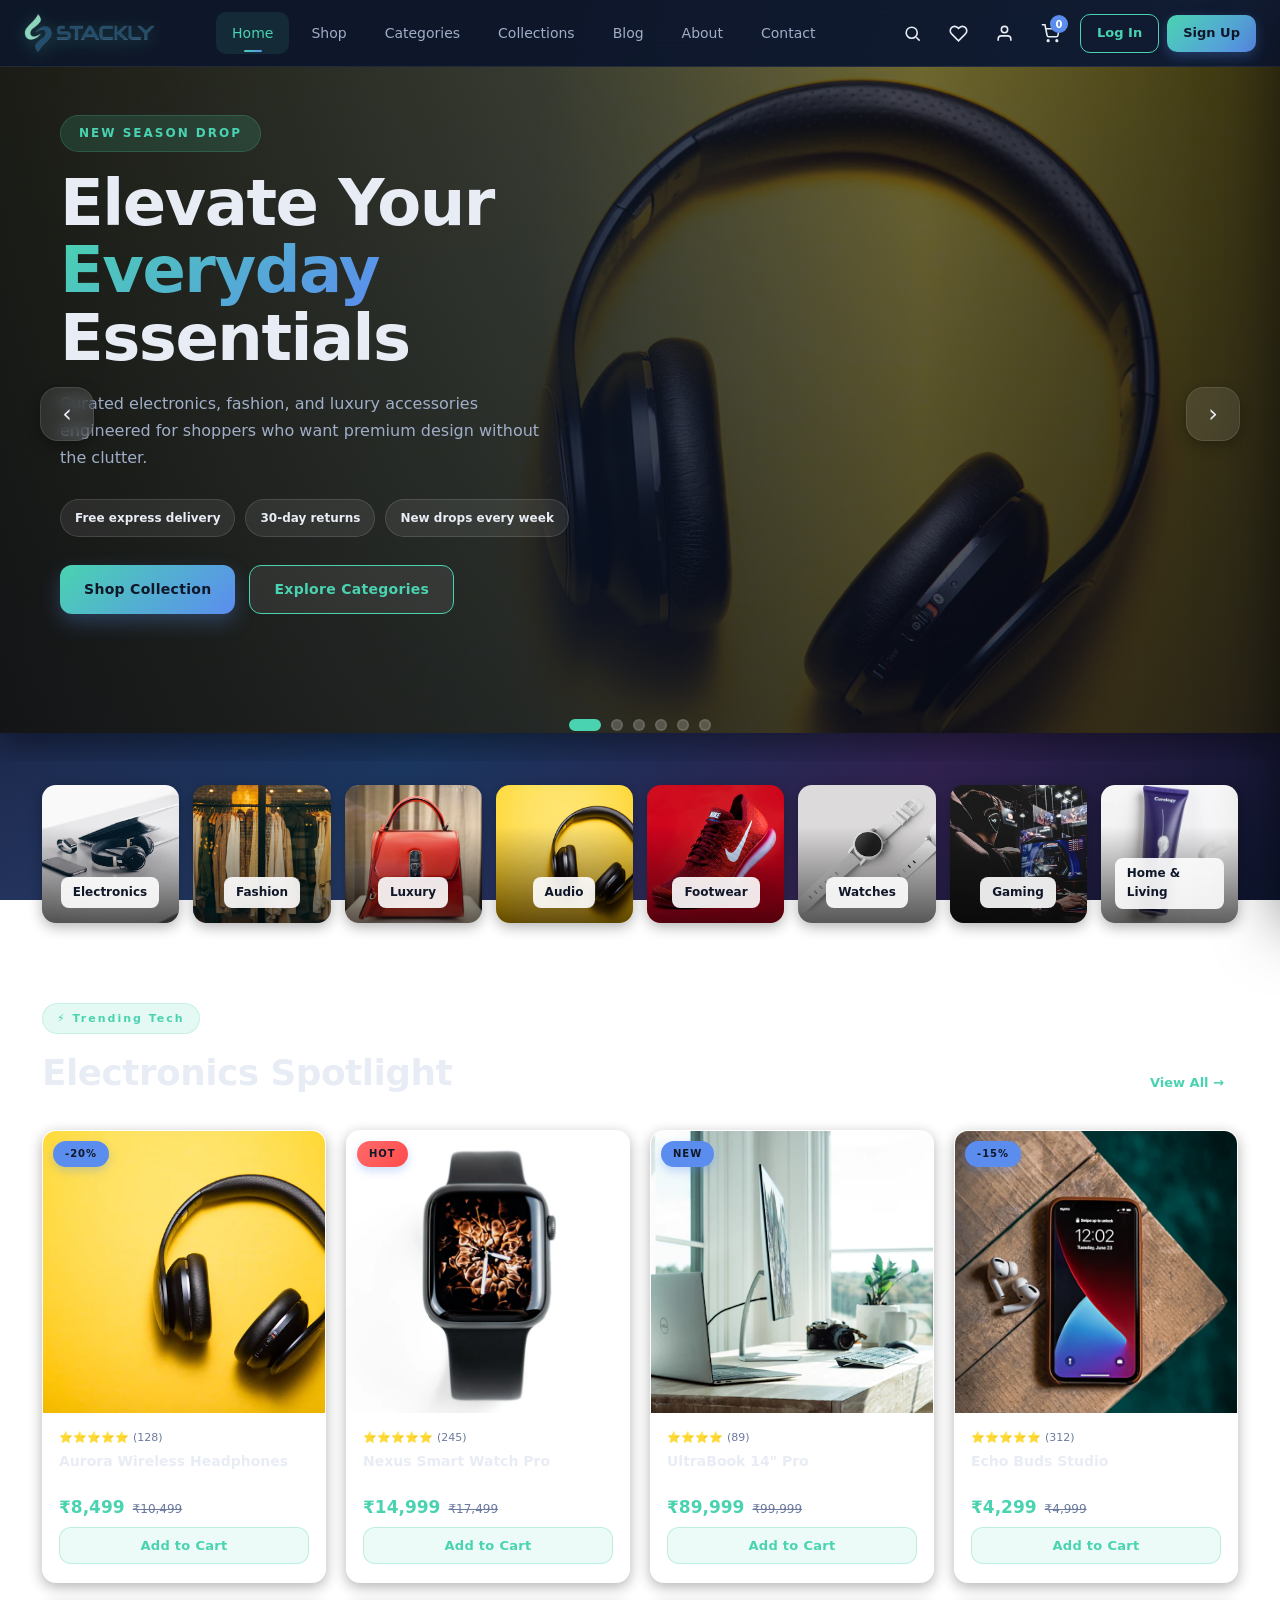
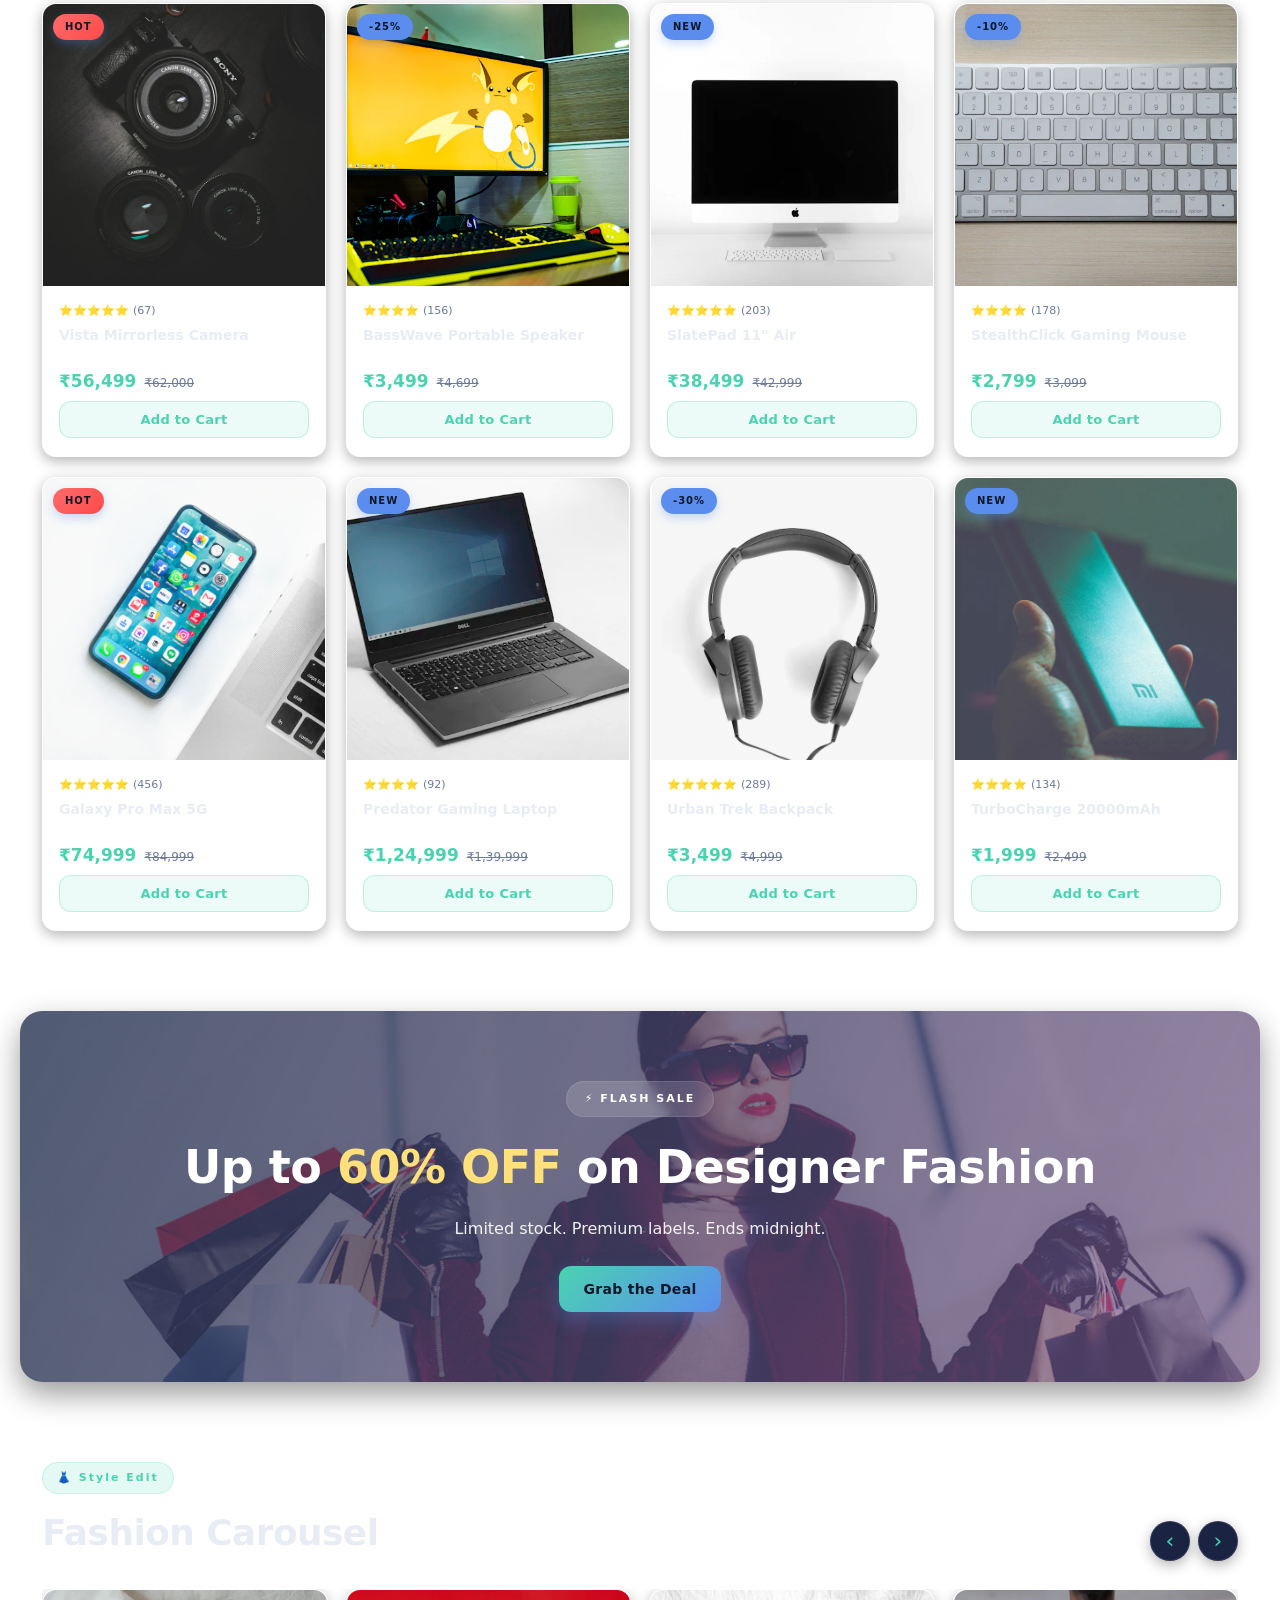
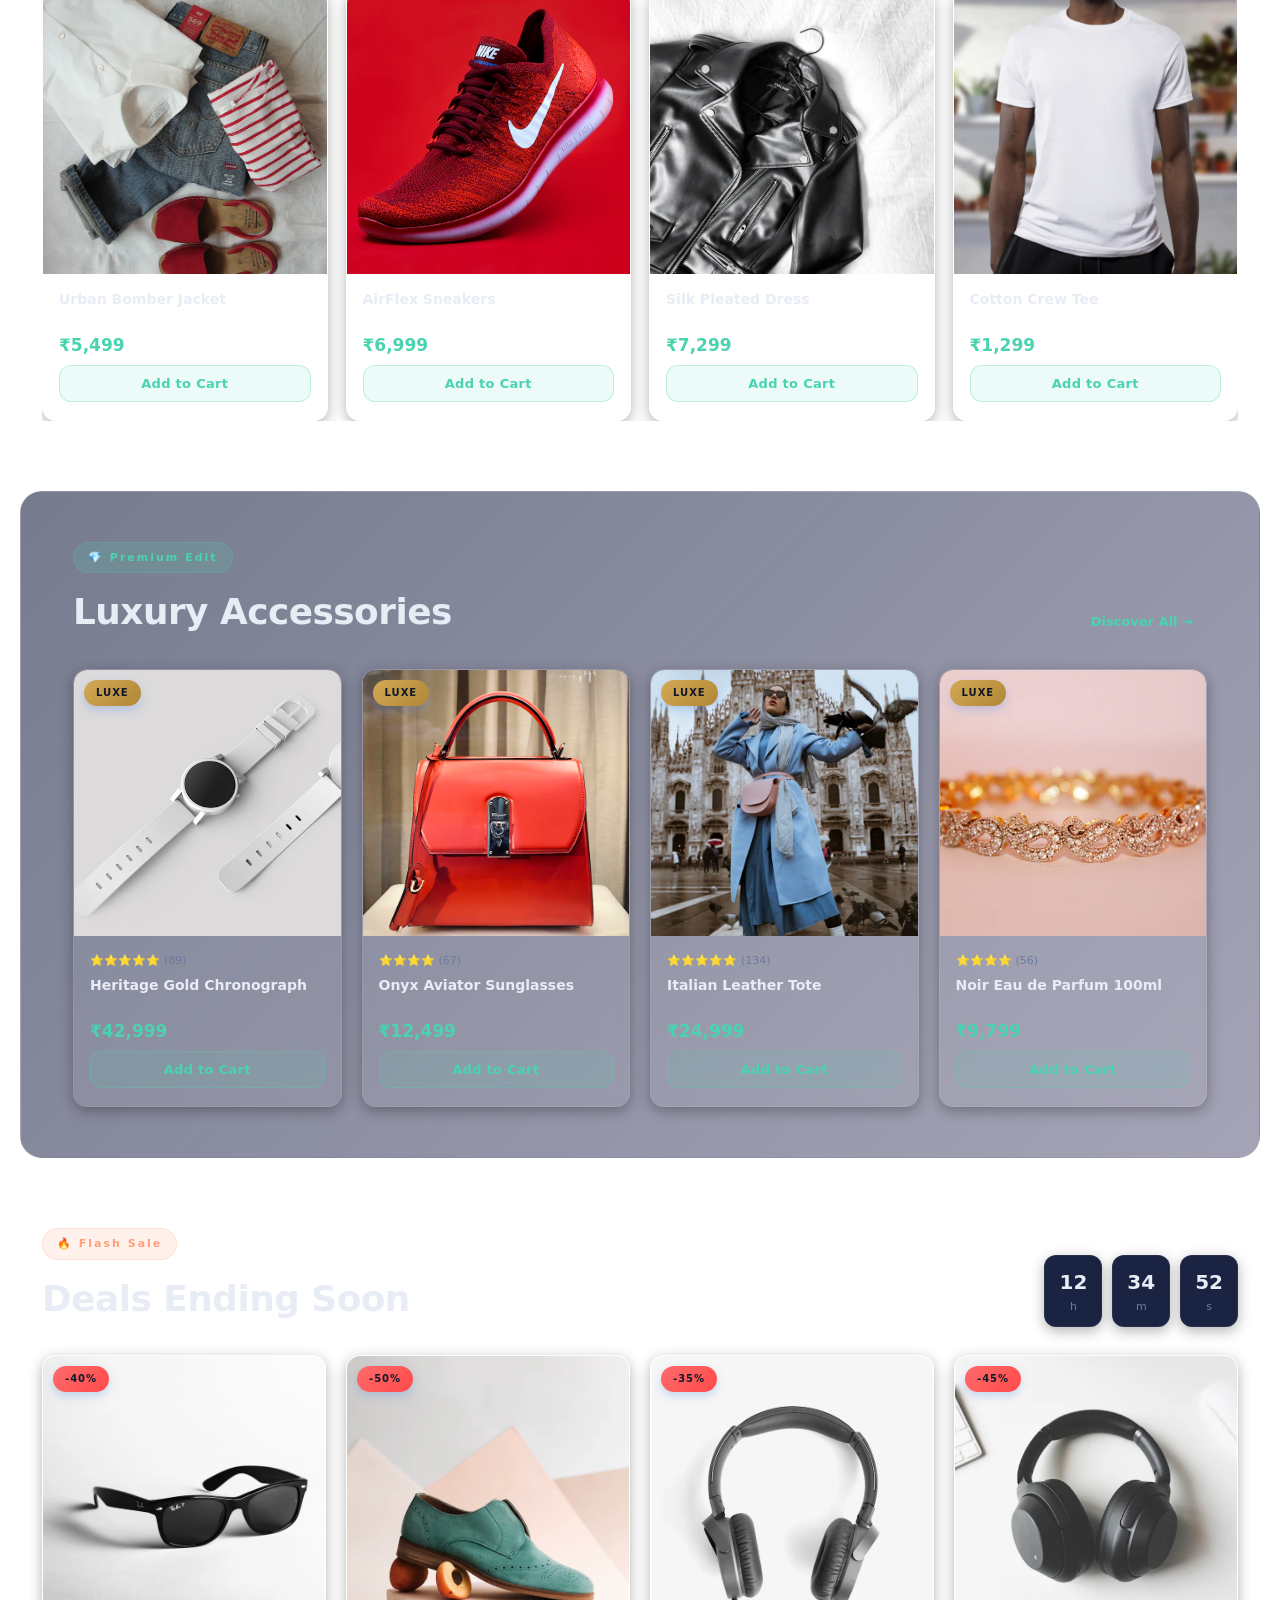
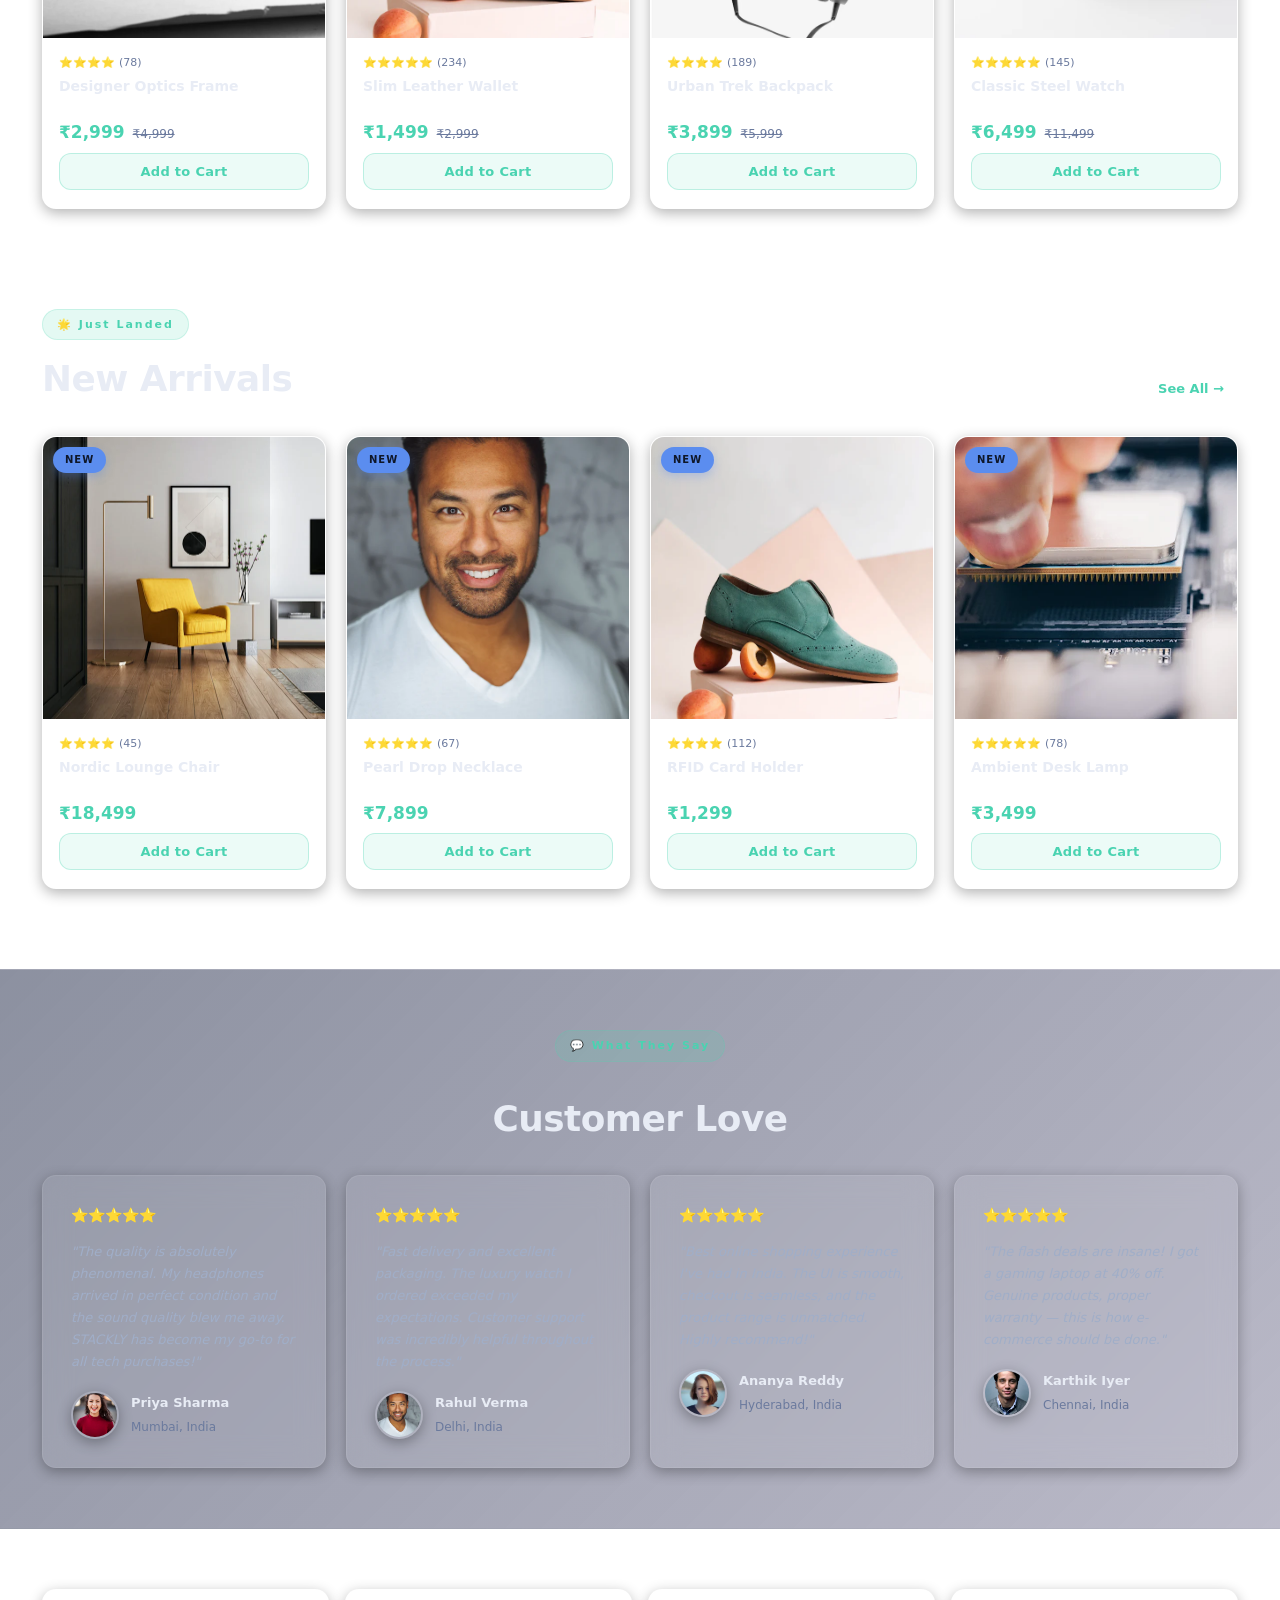
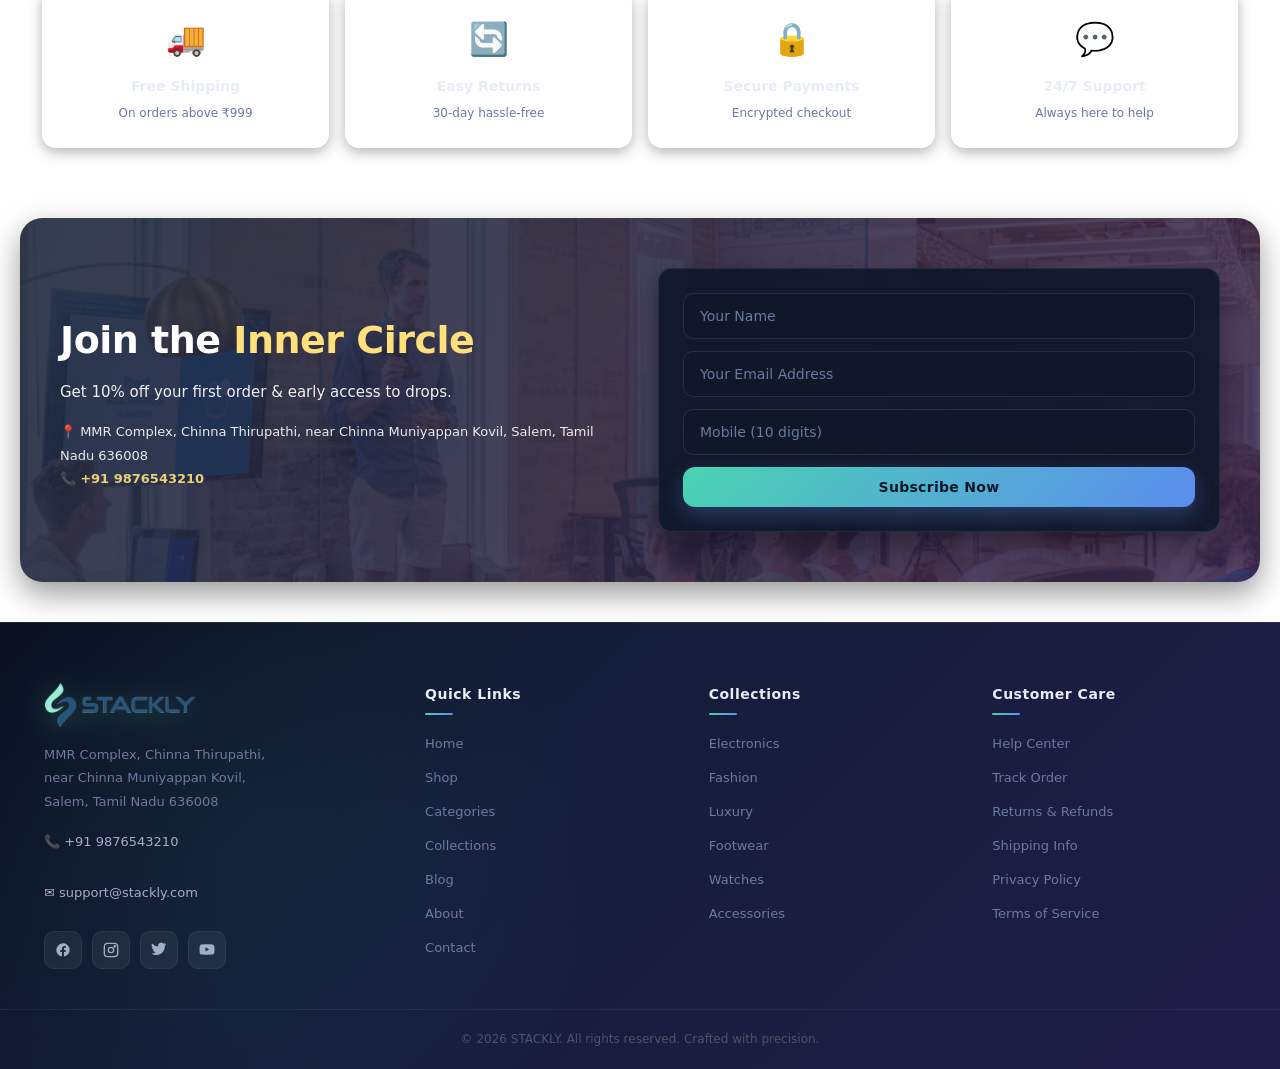
==== index.html @ 340d6e38 "Add files via upload" ====
<!DOCTYPE html>
<html lang="en">
<head>
<meta charset="UTF-8" />
<meta name="viewport" content="width=device-width, initial-scale=1.0" />
<meta name="description" content="STACKLY — Premium Multi-Category E-Commerce Platform. Electronics, Fashion, Luxury Accessories & Flash Deals." />
<title>STACKLY — Premium E-Commerce Marketplace</title>
<link rel="stylesheet" href="style.css" />
<link rel="icon" type="image/webp" href="assets/logo.webp" />
</head>
<body>

<!-- ============== GLOBAL PRELOADER ============== -->
<div id="preloader" class="preloader" aria-hidden="true">
  <div class="loader-orbit">
    <span class="orbit-ring"></span>
    <span class="orbit-ring"></span>
    <span class="orbit-ring"></span>
    <img src="assets/logo.webp" alt="STACKLY" class="loader-logo" />
  </div>
  <p class="loader-text">Curating Premium Experience…</p>
</div>

<!-- ============== STICKY HEADER ============== -->
<header class="site-header" id="siteHeader">
  <div class="header-inner">
    <a href="index.html" class="logo-link" aria-label="STACKLY Home">
      <img src="assets/logo.webp" alt="STACKLY" class="brand-logo" />
    </a>

    <nav class="primary-nav" aria-label="Primary">
      <ul>
        <li><a href="index.html" class="active">Home</a></li>
        <li><a href="404.html">Shop</a></li>
        <li><a href="404.html">Categories</a></li>
        <li><a href="404.html">Collections</a></li>
        <li><a href="404.html">Blog</a></li>
        <li><a href="404.html">About</a></li>
        <li><a href="404.html">Contact</a></li>
      </ul>
    </nav>

    <div class="header-actions">
      <a href="404.html" class="icon-btn" aria-label="Search">
        <svg viewBox="0 0 24 24" fill="none" stroke="currentColor" stroke-width="2"><circle cx="11" cy="11" r="7"/><path d="m21 21-4.3-4.3"/></svg>
      </a>
      <a href="404.html" class="icon-btn" aria-label="Wishlist">
        <svg viewBox="0 0 24 24" fill="none" stroke="currentColor" stroke-width="2"><path d="M20.84 4.61a5.5 5.5 0 0 0-7.78 0L12 5.67l-1.06-1.06a5.5 5.5 0 0 0-7.78 7.78l1.06 1.06L12 21.23l7.78-7.78 1.06-1.06a5.5 5.5 0 0 0 0-7.78z"/></svg>
      </a>
      <a href="404.html" class="icon-btn" aria-label="Account">
        <svg viewBox="0 0 24 24" fill="none" stroke="currentColor" stroke-width="2"><path d="M20 21v-2a4 4 0 0 0-4-4H8a4 4 0 0 0-4 4v2"/><circle cx="12" cy="7" r="4"/></svg>
      </a>
      <button class="icon-btn cart-btn" id="cartToggle" aria-label="Open Cart">
        <svg viewBox="0 0 24 24" fill="none" stroke="currentColor" stroke-width="2"><circle cx="9" cy="21" r="1"/><circle cx="20" cy="21" r="1"/><path d="M1 1h4l2.68 13.39a2 2 0 0 0 2 1.61h9.72a2 2 0 0 0 2-1.61L23 6H6"/></svg>
        <span class="cart-count" id="cartCount">0</span>
      </button>
      <div class="auth-btns">
        <a href="404.html" class="btn-login">Log In</a>
        <a href="404.html" class="btn-signup">Sign Up</a>
      </div>
      <button class="hamburger" id="hamburger" aria-label="Toggle Menu">
        <span></span><span></span><span></span>
      </button>
    </div>
  </div>
</header>

<!-- ============== MOBILE OVERLAY NAV ============== -->
<div class="mobile-nav" id="mobileNav" aria-hidden="true">
  <button class="mobile-close" id="mobileClose" aria-label="Close Menu">&times;</button>
  
  <a href="index.html" class="mobile-logo-link">
    <img src="assets/logo.webp" alt="STACKLY" />
  </a>
  
  <ul class="mobile-menu-list">
    <li><a href="index.html">Home</a></li>
    <li><a href="404.html">Shop</a></li>
    <li><a href="404.html">Categories</a></li>
    <li><a href="404.html">Collections</a></li>
    <li><a href="404.html">Blog</a></li>
    <li><a href="404.html">About</a></li>
    <li><a href="404.html">Contact</a></li>
  </ul>
  
  <div class="mobile-auth">
    <a href="404.html" class="btn-login mobile">Log In</a>
    <a href="404.html" class="btn-signup mobile">Sign Up</a>
  </div>
  
  <div class="mobile-foot">
    <a href="tel:+919876543210">+91 98765 43210</a>
  </div>
</div>

<!-- ============== CART DRAWER ============== -->
<aside class="cart-drawer" id="cartDrawer" aria-hidden="true">
  <div class="cart-head">
    <h3>Your Bag</h3>
    <button class="cart-close" id="cartClose" aria-label="Close Cart">&times;</button>
  </div>
  <div class="cart-items" id="cartItems">
    <p class="cart-empty">Your bag is currently empty.</p>
  </div>
  <div class="cart-foot">
    <div class="cart-total"><span>Subtotal</span><strong id="cartTotal">₹0</strong></div>
    <a href="404.html" class="btn-primary cart-checkout">Proceed to Checkout</a>
  </div>
</aside>
<div class="cart-backdrop" id="cartBackdrop"></div>

<!-- ============== HERO SECTION (FULL BANNER - FIXED) ============== -->
<section class="hero" id="heroSection">
  
  <div class="hero-slider" id="heroSlider">
    <div class="hero-slide active" data-slide="0">
      <div class="hero-slide-bg" style="background-image: url('assets/stackly-01.webp');"></div>
      <div class="hero-slide-overlay"></div>
      <div class="hero-content">
        <div class="hero-text">
          <span class="hero-eyebrow">NEW SEASON DROP</span>
          <h1>Elevate Your <em>Everyday</em> Essentials</h1>
          <p>Curated electronics, fashion, and luxury accessories engineered for shoppers who want premium design without the clutter.</p>
          <div class="hero-meta">
            <span>Free express delivery</span>
            <span>30-day returns</span>
            <span>New drops every week</span>
          </div>
          <div class="hero-cta">
            <a href="#electronics" class="btn-primary">Shop Collection</a>
            <a href="#fashion" class="btn-ghost">Explore Categories</a>
          </div>
        </div>
      </div>
    </div>

    <div class="hero-slide" data-slide="1">
      <div class="hero-slide-bg" style="background-image: url('assets/stackly-02.webp');"></div>
      <div class="hero-slide-overlay"></div>
      <div class="hero-content">
        <div class="hero-text">
          <span class="hero-eyebrow">LUXE FASHION</span>
          <h1>Wear Your <em>Signature</em> Style</h1>
          <p>Statement silhouettes, premium fabrics, and curated wardrobe staples designed to look polished from first glance to checkout.</p>
          <div class="hero-meta">
            <span>Designer edits</span>
            <span>Season-ready picks</span>
            <span>Exclusive capsule launches</span>
          </div>
          <div class="hero-cta">
            <a href="#fashion" class="btn-primary">View Lookbook</a>
            <a href="#flash" class="btn-ghost">Designer Picks</a>
          </div>
        </div>
      </div>
    </div>

    <div class="hero-slide" data-slide="2">
      <div class="hero-slide-bg" style="background-image: url('assets/stackly-03.webp');"></div>
      <div class="hero-slide-overlay"></div>
      <div class="hero-content">
        <div class="hero-text">
          <span class="hero-eyebrow">TECH FORWARD</span>
          <h1>The Future, <em>Delivered</em> Today</h1>
          <p>Smart gadgets, immersive audio, and pro-grade peripherals arranged in a banner that feels sharp, modern, and easy to browse.</p>
          <div class="hero-meta">
            <span>Top-rated gadgets</span>
            <span>Warranty-backed picks</span>
            <span>Same-day dispatch</span>
          </div>
          <div class="hero-cta">
            <a href="#electronics" class="btn-primary">Discover Tech</a>
            <a href="#arrivals" class="btn-ghost">Best Sellers</a>
          </div>
        </div>
      </div>
    </div>

    <div class="hero-slide" data-slide="3">
      <div class="hero-slide-bg" style="background-image: url('assets/stackly-04.webp');"></div>
      <div class="hero-slide-overlay"></div>
      <div class="hero-content">
        <div class="hero-text">
          <span class="hero-eyebrow">GAMING ARENA</span>
          <h1>Level Up Your <em>Gameplay</em></h1>
          <p>High-performance rigs, tactile controls, and clean neon contrast built to give the hero section more energy without visual overlap.</p>
          <div class="hero-meta">
            <span>RGB-ready setups</span>
            <span>Esports accessories</span>
            <span>Limited launch offers</span>
          </div>
          <div class="hero-cta">
            <a href="#electronics" class="btn-primary">Shop Gaming</a>
            <a href="#flash" class="btn-ghost">Accessories</a>
          </div>
        </div>
      </div>
    </div>

    <div class="hero-slide" data-slide="4">
      <div class="hero-slide-bg" style="background-image: url('assets/stackly-05.webp');"></div>
      <div class="hero-slide-overlay"></div>
      <div class="hero-content">
        <div class="hero-text">
          <span class="hero-eyebrow">TIMELESS LUXURY</span>
          <h1>Craftsmanship <em>Redefined</em></h1>
          <p>Exquisite watches, fine jewelry, and polished accessories with a softer fade treatment so the hero reads like a premium banner.</p>
          <div class="hero-meta">
            <span>Collector-grade pieces</span>
            <span>Gift-ready packaging</span>
            <span>Elevated finishing</span>
          </div>
          <div class="hero-cta">
            <a href="#luxury" class="btn-primary">Explore Luxury</a>
            <a href="#arrivals" class="btn-ghost">Watches</a>
          </div>
        </div>
      </div>
    </div>

    <div class="hero-slide" data-slide="5">
      <div class="hero-slide-bg" style="background-image: url('assets/stackly-06.webp');"></div>
      <div class="hero-slide-overlay"></div>
      <div class="hero-content">
        <div class="hero-text">
          <span class="hero-eyebrow">IMMERSIVE AUDIO</span>
          <h1>Sound That <em>Moves</em> You</h1>
          <p>Premium speakers, studio headphones, and wireless audio arranged with cleaner spacing for a stronger e-commerce first impression.</p>
          <div class="hero-meta">
            <span>Spatial sound picks</span>
            <span>Portable power</span>
            <span>Studio-grade clarity</span>
          </div>
          <div class="hero-cta">
            <a href="#electronics" class="btn-primary">Shop Audio</a>
            <a href="#flash" class="btn-ghost">Speakers</a>
          </div>
        </div>
      </div>
    </div>
  </div>
  <div class="hero-dots" id="heroDots"></div>
  <div class="hero-arrows">
    <button class="hero-arrow prev" id="heroPrev" aria-label="Previous Slide">&#8249;</button>
    <button class="hero-arrow next" id="heroNext" aria-label="Next Slide">&#8250;</button>
  </div>
</section>



<!-- ============== CATEGORY STRIP ============== -->
<section class="cat-strip reveal">
  <div class="container">
    <div class="cat-grid">
      <a href="404.html" class="cat-card" style="background-image: url('assets/stackly-07.webp');">
        <div class="cat-card-overlay"></div>
        <span>Electronics</span>
      </a>
      <a href="404.html" class="cat-card" style="background-image: url('assets/stackly-08.webp');">
        <div class="cat-card-overlay"></div>
        <span>Fashion</span>
      </a>
      <a href="404.html" class="cat-card" style="background-image: url('assets/stackly-09.webp');">
        <div class="cat-card-overlay"></div>
        <span>Luxury</span>
      </a>
      <a href="404.html" class="cat-card" style="background-image: url('assets/stackly-10.webp');">
        <div class="cat-card-overlay"></div>
        <span>Audio</span>
      </a>
      <a href="404.html" class="cat-card" style="background-image: url('assets/stackly-11.webp');">
        <div class="cat-card-overlay"></div>
        <span>Footwear</span>
      </a>
      <a href="404.html" class="cat-card" style="background-image: url('assets/stackly-12.webp');">
        <div class="cat-card-overlay"></div>
        <span>Watches</span>
      </a>
      <a href="404.html" class="cat-card" style="background-image: url('assets/stackly-13.webp');">
        <div class="cat-card-overlay"></div>
        <span>Gaming</span>
      </a>
      <a href="404.html" class="cat-card" style="background-image: url('assets/stackly-14.webp');">
        <div class="cat-card-overlay"></div>
        <span>Home & Living</span>
      </a>
    </div>
  </div>
</section>

<!-- ============== ELECTRONICS GRID (FIXED NAMES & IMAGES) ============== -->
<section class="product-section reveal" id="electronics">
  <div class="container">
    <div class="section-head">
      <div>
        <span class="eyebrow">⚡ Trending Tech</span>
        <h2>Electronics Spotlight</h2>
      </div>
      <a href="404.html" class="view-all">View All →</a>
    </div>
    <div class="product-grid">

      <!-- Product 1: Headphones -->
      <article class="product-card">
        <div class="product-media">
          <img src="assets/stackly-15.webp" alt="Aurora Wireless Headphones" />
          <span class="badge">-20%</span>
          <div class="product-actions">
            <button class="p-action wish" aria-label="Add to Wishlist"><svg viewBox="0 0 24 24" fill="none" stroke="currentColor" stroke-width="2"><path d="M20.84 4.61a5.5 5.5 0 0 0-7.78 0L12 5.67l-1.06-1.06a5.5 5.5 0 0 0-7.78 7.78l1.06 1.06L12 21.23l7.78-7.78 1.06-1.06a5.5 5.5 0 0 0 0-7.78z"/></svg></button>
            <button class="p-action quick" aria-label="Quick View"><svg viewBox="0 0 24 24" fill="none" stroke="currentColor" stroke-width="2"><circle cx="11" cy="11" r="7"/><path d="m21 21-4.3-4.3"/></svg></button>
          </div>
        </div>
        <div class="product-body">
          <div class="product-rating">⭐⭐⭐⭐⭐ <span>(128)</span></div>
          <h4>Aurora Wireless Headphones</h4>
          <div class="price"><span class="now">₹8,499</span><span class="was">₹10,499</span></div>
          <button class="btn-add" data-name="Aurora Wireless Headphones" data-price="8499" data-img="assets/stackly-15.webp">Add to Cart</button>
        </div>
      </article>

      <!-- Product 2: Smart Watch -->
      <article class="product-card">
        <div class="product-media">
          <img src="assets/stackly-16.webp" alt="Nexus Smart Watch Pro" />
          <span class="badge hot">HOT</span>
          <div class="product-actions">
            <button class="p-action wish" aria-label="Add to Wishlist"><svg viewBox="0 0 24 24" fill="none" stroke="currentColor" stroke-width="2"><path d="M20.84 4.61a5.5 5.5 0 0 0-7.78 0L12 5.67l-1.06-1.06a5.5 5.5 0 0 0-7.78 7.78l1.06 1.06L12 21.23l7.78-7.78 1.06-1.06a5.5 5.5 0 0 0 0-7.78z"/></svg></button>
            <button class="p-action quick" aria-label="Quick View"><svg viewBox="0 0 24 24" fill="none" stroke="currentColor" stroke-width="2"><circle cx="11" cy="11" r="7"/><path d="m21 21-4.3-4.3"/></svg></button>
          </div>
        </div>
        <div class="product-body">
          <div class="product-rating">⭐⭐⭐⭐⭐ <span>(245)</span></div>
          <h4>Nexus Smart Watch Pro</h4>
          <div class="price"><span class="now">₹14,999</span><span class="was">₹17,499</span></div>
          <button class="btn-add" data-name="Nexus Smart Watch Pro" data-price="14999" data-img="assets/stackly-16.webp">Add to Cart</button>
        </div>
      </article>

      <!-- Product 3: Laptop -->
      <article class="product-card">
        <div class="product-media">
          <img src="assets/stackly-17.webp" alt="UltraBook 14 Pro" />
          <span class="badge">NEW</span>
          <div class="product-actions">
            <button class="p-action wish" aria-label="Add to Wishlist"><svg viewBox="0 0 24 24" fill="none" stroke="currentColor" stroke-width="2"><path d="M20.84 4.61a5.5 5.5 0 0 0-7.78 0L12 5.67l-1.06-1.06a5.5 5.5 0 0 0-7.78 7.78l1.06 1.06L12 21.23l7.78-7.78 1.06-1.06a5.5 5.5 0 0 0 0-7.78z"/></svg></button>
            <button class="p-action quick" aria-label="Quick View"><svg viewBox="0 0 24 24" fill="none" stroke="currentColor" stroke-width="2"><circle cx="11" cy="11" r="7"/><path d="m21 21-4.3-4.3"/></svg></button>
          </div>
        </div>
        <div class="product-body">
          <div class="product-rating">⭐⭐⭐⭐ <span>(89)</span></div>
          <h4>UltraBook 14" Pro</h4>
          <div class="price"><span class="now">₹89,999</span><span class="was">₹99,999</span></div>
          <button class="btn-add" data-name='UltraBook 14" Pro' data-price="89999" data-img="assets/stackly-17.webp">Add to Cart</button>
        </div>
      </article>

      <!-- Product 4: Earbuds -->
      <article class="product-card">
        <div class="product-media">
          <img src="assets/stackly-18.webp" alt="Echo Buds Studio" />
          <span class="badge">-15%</span>
          <div class="product-actions">
            <button class="p-action wish" aria-label="Add to Wishlist"><svg viewBox="0 0 24 24" fill="none" stroke="currentColor" stroke-width="2"><path d="M20.84 4.61a5.5 5.5 0 0 0-7.78 0L12 5.67l-1.06-1.06a5.5 5.5 0 0 0-7.78 7.78l1.06 1.06L12 21.23l7.78-7.78 1.06-1.06a5.5 5.5 0 0 0 0-7.78z"/></svg></button>
            <button class="p-action quick" aria-label="Quick View"><svg viewBox="0 0 24 24" fill="none" stroke="currentColor" stroke-width="2"><circle cx="11" cy="11" r="7"/><path d="m21 21-4.3-4.3"/></svg></button>
          </div>
        </div>
        <div class="product-body">
          <div class="product-rating">⭐⭐⭐⭐⭐ <span>(312)</span></div>
          <h4>Echo Buds Studio</h4>
          <div class="price"><span class="now">₹4,299</span><span class="was">₹4,999</span></div>
          <button class="btn-add" data-name="Echo Buds Studio" data-price="4299" data-img="assets/stackly-18.webp">Add to Cart</button>
        </div>
      </article>

      <!-- Product 5: Camera (FIXED IMAGE) -->
      <article class="product-card">
        <div class="product-media">
          <img src="assets/stackly-19.webp" alt="Vista Mirrorless Camera" />
          <span class="badge hot">HOT</span>
          <div class="product-actions">
            <button class="p-action wish" aria-label="Add to Wishlist"><svg viewBox="0 0 24 24" fill="none" stroke="currentColor" stroke-width="2"><path d="M20.84 4.61a5.5 5.5 0 0 0-7.78 0L12 5.67l-1.06-1.06a5.5 5.5 0 0 0-7.78 7.78l1.06 1.06L12 21.23l7.78-7.78 1.06-1.06a5.5 5.5 0 0 0 0-7.78z"/></svg></button>
            <button class="p-action quick" aria-label="Quick View"><svg viewBox="0 0 24 24" fill="none" stroke="currentColor" stroke-width="2"><circle cx="11" cy="11" r="7"/><path d="m21 21-4.3-4.3"/></svg></button>
          </div>
        </div>
        <div class="product-body">
          <div class="product-rating">⭐⭐⭐⭐⭐ <span>(67)</span></div>
          <h4>Vista Mirrorless Camera</h4>
          <div class="price"><span class="now">₹56,499</span><span class="was">₹62,000</span></div>
          <button class="btn-add" data-name="Vista Mirrorless Camera" data-price="56499" data-img="assets/stackly-19.webp">Add to Cart</button>
        </div>
      </article>

      <!-- Product 6: Speaker -->
      <article class="product-card">
        <div class="product-media">
          <img src="assets/stackly-20.webp" alt="BassWave Portable Speaker" />
          <span class="badge">-25%</span>
          <div class="product-actions">
            <button class="p-action wish" aria-label="Add to Wishlist"><svg viewBox="0 0 24 24" fill="none" stroke="currentColor" stroke-width="2"><path d="M20.84 4.61a5.5 5.5 0 0 0-7.78 0L12 5.67l-1.06-1.06a5.5 5.5 0 0 0-7.78 7.78l1.06 1.06L12 21.23l7.78-7.78 1.06-1.06a5.5 5.5 0 0 0 0-7.78z"/></svg></button>
            <button class="p-action quick" aria-label="Quick View"><svg viewBox="0 0 24 24" fill="none" stroke="currentColor" stroke-width="2"><circle cx="11" cy="11" r="7"/><path d="m21 21-4.3-4.3"/></svg></button>
          </div>
        </div>
        <div class="product-body">
          <div class="product-rating">⭐⭐⭐⭐ <span>(156)</span></div>
          <h4>BassWave Portable Speaker</h4>
          <div class="price"><span class="now">₹3,499</span><span class="was">₹4,699</span></div>
          <button class="btn-add" data-name="BassWave Portable Speaker" data-price="3499" data-img="assets/stackly-20.webp">Add to Cart</button>
        </div>
      </article>

      <!-- Product 7: Tablet -->
      <article class="product-card">
        <div class="product-media">
          <img src="assets/stackly-21.webp" alt="SlatePad 11 Air" />
          <span class="badge">NEW</span>
          <div class="product-actions">
            <button class="p-action wish" aria-label="Add to Wishlist"><svg viewBox="0 0 24 24" fill="none" stroke="currentColor" stroke-width="2"><path d="M20.84 4.61a5.5 5.5 0 0 0-7.78 0L12 5.67l-1.06-1.06a5.5 5.5 0 0 0-7.78 7.78l1.06 1.06L12 21.23l7.78-7.78 1.06-1.06a5.5 5.5 0 0 0 0-7.78z"/></svg></button>
            <button class="p-action quick" aria-label="Quick View"><svg viewBox="0 0 24 24" fill="none" stroke="currentColor" stroke-width="2"><circle cx="11" cy="11" r="7"/><path d="m21 21-4.3-4.3"/></svg></button>
          </div>
        </div>
        <div class="product-body">
          <div class="product-rating">⭐⭐⭐⭐⭐ <span>(203)</span></div>
          <h4>SlatePad 11" Air</h4>
          <div class="price"><span class="now">₹38,499</span><span class="was">₹42,999</span></div>
          <button class="btn-add" data-name='SlatePad 11" Air' data-price="38499" data-img="assets/stackly-21.webp">Add to Cart</button>
        </div>
      </article>

      <!-- Product 8: Gaming Mouse -->
      <article class="product-card">
        <div class="product-media">
          <img src="assets/stackly-22.webp" alt="StealthClick Gaming Mouse" />
          <span class="badge">-10%</span>
          <div class="product-actions">
            <button class="p-action wish" aria-label="Add to Wishlist"><svg viewBox="0 0 24 24" fill="none" stroke="currentColor" stroke-width="2"><path d="M20.84 4.61a5.5 5.5 0 0 0-7.78 0L12 5.67l-1.06-1.06a5.5 5.5 0 0 0-7.78 7.78l1.06 1.06L12 21.23l7.78-7.78 1.06-1.06a5.5 5.5 0 0 0 0-7.78z"/></svg></button>
            <button class="p-action quick" aria-label="Quick View"><svg viewBox="0 0 24 24" fill="none" stroke="currentColor" stroke-width="2"><circle cx="11" cy="11" r="7"/><path d="m21 21-4.3-4.3"/></svg></button>
          </div>
        </div>
        <div class="product-body">
          <div class="product-rating">⭐⭐⭐⭐ <span>(178)</span></div>
          <h4>StealthClick Gaming Mouse</h4>
          <div class="price"><span class="now">₹2,799</span><span class="was">₹3,099</span></div>
          <button class="btn-add" data-name="StealthClick Gaming Mouse" data-price="2799" data-img="assets/stackly-22.webp">Add to Cart</button>
        </div>
      </article>

      <!-- Product 9: Smartphone (NEW) -->
      <article class="product-card">
        <div class="product-media">
          <img src="assets/stackly-23.webp" alt="Galaxy Pro Max 5G" />
          <span class="badge hot">HOT</span>
          <div class="product-actions">
            <button class="p-action wish" aria-label="Add to Wishlist"><svg viewBox="0 0 24 24" fill="none" stroke="currentColor" stroke-width="2"><path d="M20.84 4.61a5.5 5.5 0 0 0-7.78 0L12 5.67l-1.06-1.06a5.5 5.5 0 0 0-7.78 7.78l1.06 1.06L12 21.23l7.78-7.78 1.06-1.06a5.5 5.5 0 0 0 0-7.78z"/></svg></button>
            <button class="p-action quick" aria-label="Quick View"><svg viewBox="0 0 24 24" fill="none" stroke="currentColor" stroke-width="2"><circle cx="11" cy="11" r="7"/><path d="m21 21-4.3-4.3"/></svg></button>
          </div>
        </div>
        <div class="product-body">
          <div class="product-rating">⭐⭐⭐⭐⭐ <span>(456)</span></div>
          <h4>Galaxy Pro Max 5G</h4>
          <div class="price"><span class="now">₹74,999</span><span class="was">₹84,999</span></div>
          <button class="btn-add" data-name="Galaxy Pro Max 5G" data-price="74999" data-img="assets/stackly-23.webp">Add to Cart</button>
        </div>
      </article>

      <!-- Product 10: Gaming Laptop (NEW) -->
      <article class="product-card">
        <div class="product-media">
          <img src="assets/stackly-24.webp" alt="Predator Gaming Laptop" />
          <span class="badge">NEW</span>
          <div class="product-actions">
            <button class="p-action wish" aria-label="Add to Wishlist"><svg viewBox="0 0 24 24" fill="none" stroke="currentColor" stroke-width="2"><path d="M20.84 4.61a5.5 5.5 0 0 0-7.78 0L12 5.67l-1.06-1.06a5.5 5.5 0 0 0-7.78 7.78l1.06 1.06L12 21.23l7.78-7.78 1.06-1.06a5.5 5.5 0 0 0 0-7.78z"/></svg></button>
            <button class="p-action quick" aria-label="Quick View"><svg viewBox="0 0 24 24" fill="none" stroke="currentColor" stroke-width="2"><circle cx="11" cy="11" r="7"/><path d="m21 21-4.3-4.3"/></svg></button>
          </div>
        </div>
        <div class="product-body">
          <div class="product-rating">⭐⭐⭐⭐ <span>(92)</span></div>
          <h4>Predator Gaming Laptop</h4>
          <div class="price"><span class="now">₹1,24,999</span><span class="was">₹1,39,999</span></div>
          <button class="btn-add" data-name="Predator Gaming Laptop" data-price="124999" data-img="assets/stackly-24.webp">Add to Cart</button>
        </div>
      </article>

      <!-- Product 11: Backpack (NEW) -->
      <article class="product-card">
        <div class="product-media">
          <img src="assets/stackly-25.webp" alt="Urban Trek Backpack" />
          <span class="badge">-30%</span>
          <div class="product-actions">
            <button class="p-action wish" aria-label="Add to Wishlist"><svg viewBox="0 0 24 24" fill="none" stroke="currentColor" stroke-width="2"><path d="M20.84 4.61a5.5 5.5 0 0 0-7.78 0L12 5.67l-1.06-1.06a5.5 5.5 0 0 0-7.78 7.78l1.06 1.06L12 21.23l7.78-7.78 1.06-1.06a5.5 5.5 0 0 0 0-7.78z"/></svg></button>
            <button class="p-action quick" aria-label="Quick View"><svg viewBox="0 0 24 24" fill="none" stroke="currentColor" stroke-width="2"><circle cx="11" cy="11" r="7"/><path d="m21 21-4.3-4.3"/></svg></button>
          </div>
        </div>
        <div class="product-body">
          <div class="product-rating">⭐⭐⭐⭐⭐ <span>(289)</span></div>
          <h4>Urban Trek Backpack</h4>
          <div class="price"><span class="now">₹3,499</span><span class="was">₹4,999</span></div>
          <button class="btn-add" data-name="Urban Trek Backpack" data-price="3499" data-img="assets/stackly-25.webp">Add to Cart</button>
        </div>
      </article>

      <!-- Product 12: Power Bank (NEW) -->
      <article class="product-card">
        <div class="product-media">
          <img src="assets/stackly-26.webp" alt="TurboCharge 20000mAh" />
          <span class="badge">NEW</span>
          <div class="product-actions">
            <button class="p-action wish" aria-label="Add to Wishlist"><svg viewBox="0 0 24 24" fill="none" stroke="currentColor" stroke-width="2"><path d="M20.84 4.61a5.5 5.5 0 0 0-7.78 0L12 5.67l-1.06-1.06a5.5 5.5 0 0 0-7.78 7.78l1.06 1.06L12 21.23l7.78-7.78 1.06-1.06a5.5 5.5 0 0 0 0-7.78z"/></svg></button>
            <button class="p-action quick" aria-label="Quick View"><svg viewBox="0 0 24 24" fill="none" stroke="currentColor" stroke-width="2"><circle cx="11" cy="11" r="7"/><path d="m21 21-4.3-4.3"/></svg></button>
          </div>
        </div>
        <div class="product-body">
          <div class="product-rating">⭐⭐⭐⭐ <span>(134)</span></div>
          <h4>TurboCharge 20000mAh</h4>
          <div class="price"><span class="now">₹1,999</span><span class="was">₹2,499</span></div>
          <button class="btn-add" data-name="TurboCharge 20000mAh" data-price="1999" data-img="assets/stackly-26.webp">Add to Cart</button>
        </div>
      </article>

    </div>
  </div>
</section>

<!-- ============== PROMO BANNER ============== -->
<section class="promo-banner reveal" style="background-image: linear-gradient(115deg, rgba(40,55,90,0.78), rgba(120,90,150,0.62)), url('assets/stackly-27.webp');">
  <div class="container promo-inner">
    <span class="promo-tag">⚡ FLASH SALE</span>
    <h2>Up to <em>60% OFF</em> on Designer Fashion</h2>
    <p>Limited stock. Premium labels. Ends midnight.</p>
    <a href="404.html" class="btn-primary">Grab the Deal</a>
  </div>
</section>

<!-- ============== FASHION SLIDER ============== -->
<section class="product-section reveal" id="fashion">
  <div class="container">
    <div class="section-head">
      <div>
        <span class="eyebrow">👗 Style Edit</span>
        <h2>Fashion Carousel</h2>
      </div>
      <div class="slider-nav">
        <button class="snav-btn" id="fashionPrev" aria-label="Previous">‹</button>
        <button class="snav-btn" id="fashionNext" aria-label="Next">›</button>
      </div>
    </div>
    <div class="track-wrap">
      <div class="track" id="fashionTrack">

        <article class="product-card slim">
          <div class="product-media"><img src="assets/stackly-28.webp" alt="Urban Bomber Jacket" /></div>
          <div class="product-body">
            <h4>Urban Bomber Jacket</h4>
            <div class="price"><span class="now">₹5,499</span></div>
            <button class="btn-add" data-name="Urban Bomber Jacket" data-price="5499" data-img="assets/stackly-28.webp">Add to Cart</button>
          </div>
        </article>

        <article class="product-card slim">
          <div class="product-media"><img src="assets/stackly-29.webp" alt="AirFlex Sneakers" /></div>
          <div class="product-body">
            <h4>AirFlex Sneakers</h4>
            <div class="price"><span class="now">₹6,999</span></div>
            <button class="btn-add" data-name="AirFlex Sneakers" data-price="6999" data-img="assets/stackly-29.webp">Add to Cart</button>
          </div>
        </article>

        <article class="product-card slim">
          <div class="product-media"><img src="assets/stackly-30.webp" alt="Silk Pleated Dress" /></div>
          <div class="product-body">
            <h4>Silk Pleated Dress</h4>
            <div class="price"><span class="now">₹7,299</span></div>
            <button class="btn-add" data-name="Silk Pleated Dress" data-price="7299" data-img="assets/stackly-30.webp">Add to Cart</button>
          </div>
        </article>

        <article class="product-card slim">
          <div class="product-media"><img src="assets/stackly-31.webp" alt="Cotton Crew Tee" /></div>
          <div class="product-body">
            <h4>Cotton Crew Tee</h4>
            <div class="price"><span class="now">₹1,299</span></div>
            <button class="btn-add" data-name="Cotton Crew Tee" data-price="1299" data-img="assets/stackly-31.webp">Add to Cart</button>
          </div>
        </article>

        <article class="product-card slim">
          <div class="product-media"><img src="assets/stackly-32.webp" alt="Leather Oxford Shoes" /></div>
          <div class="product-body">
            <h4>Leather Oxford Shoes</h4>
            <div class="price"><span class="now">₹8,499</span></div>
            <button class="btn-add" data-name="Leather Oxford Shoes" data-price="8499" data-img="assets/stackly-32.webp">Add to Cart</button>
          </div>
        </article>

        <article class="product-card slim">
          <div class="product-media"><img src="assets/stackly-33.webp" alt="Linen Casual Shirt" /></div>
          <div class="product-body">
            <h4>Linen Casual Shirt</h4>
            <div class="price"><span class="now">₹2,599</span></div>
            <button class="btn-add" data-name="Linen Casual Shirt" data-price="2599" data-img="assets/stackly-33.webp">Add to Cart</button>
          </div>
        </article>

        <article class="product-card slim">
          <div class="product-media"><img src="assets/stackly-34.webp" alt="Oversized Hoodie" /></div>
          <div class="product-body">
            <h4>Oversized Hoodie</h4>
            <div class="price"><span class="now">₹3,199</span></div>
            <button class="btn-add" data-name="Oversized Hoodie" data-price="3199" data-img="assets/stackly-34.webp">Add to Cart</button>
          </div>
        </article>

        <article class="product-card slim">
          <div class="product-media"><img src="assets/stackly-35.webp" alt="Slim Fit Denim Jeans" /></div>
          <div class="product-body">
            <h4>Slim Fit Denim Jeans</h4>
            <div class="price"><span class="now">₹2,899</span></div>
            <button class="btn-add" data-name="Slim Fit Denim Jeans" data-price="2899" data-img="assets/stackly-35.webp">Add to Cart</button>
          </div>
        </article>

      </div>
    </div>
  </div>
</section>

<!-- ============== LUXURY MATRIX ============== -->
<section class="product-section luxury-section reveal" id="luxury">
  <div class="container">
    <div class="section-head">
      <div>
        <span class="eyebrow">💎 Premium Edit</span>
        <h2>Luxury Accessories</h2>
      </div>
      <a href="404.html" class="view-all">Discover All →</a>
    </div>
    <div class="product-grid four">

      <article class="product-card">
        <div class="product-media">
          <img src="assets/stackly-36.webp" alt="Heritage Gold Chronograph" />
          <span class="badge gold">LUXE</span>
          <div class="product-actions">
            <button class="p-action wish" aria-label="Add to Wishlist"><svg viewBox="0 0 24 24" fill="none" stroke="currentColor" stroke-width="2"><path d="M20.84 4.61a5.5 5.5 0 0 0-7.78 0L12 5.67l-1.06-1.06a5.5 5.5 0 0 0-7.78 7.78l1.06 1.06L12 21.23l7.78-7.78 1.06-1.06a5.5 5.5 0 0 0 0-7.78z"/></svg></button>
            <button class="p-action quick" aria-label="Quick View"><svg viewBox="0 0 24 24" fill="none" stroke="currentColor" stroke-width="2"><circle cx="11" cy="11" r="7"/><path d="m21 21-4.3-4.3"/></svg></button>
          </div>
        </div>
        <div class="product-body">
          <div class="product-rating">⭐⭐⭐⭐⭐ <span>(89)</span></div>
          <h4>Heritage Gold Chronograph</h4>
          <div class="price"><span class="now">₹42,999</span></div>
          <button class="btn-add" data-name="Heritage Gold Chronograph" data-price="42999" data-img="assets/stackly-36.webp">Add to Cart</button>
        </div>
      </article>

      <article class="product-card">
        <div class="product-media">
          <img src="assets/stackly-37.webp" alt="Onyx Aviator Sunglasses" />
          <span class="badge gold">LUXE</span>
          <div class="product-actions">
            <button class="p-action wish" aria-label="Add to Wishlist"><svg viewBox="0 0 24 24" fill="none" stroke="currentColor" stroke-width="2"><path d="M20.84 4.61a5.5 5.5 0 0 0-7.78 0L12 5.67l-1.06-1.06a5.5 5.5 0 0 0-7.78 7.78l1.06 1.06L12 21.23l7.78-7.78 1.06-1.06a5.5 5.5 0 0 0 0-7.78z"/></svg></button>
            <button class="p-action quick" aria-label="Quick View"><svg viewBox="0 0 24 24" fill="none" stroke="currentColor" stroke-width="2"><circle cx="11" cy="11" r="7"/><path d="m21 21-4.3-4.3"/></svg></button>
          </div>
        </div>
        <div class="product-body">
          <div class="product-rating">⭐⭐⭐⭐ <span>(67)</span></div>
          <h4>Onyx Aviator Sunglasses</h4>
          <div class="price"><span class="now">₹12,499</span></div>
          <button class="btn-add" data-name="Onyx Aviator Sunglasses" data-price="12499" data-img="assets/stackly-37.webp">Add to Cart</button>
        </div>
      </article>

      <article class="product-card">
        <div class="product-media">
          <img src="assets/stackly-38.webp" alt="Italian Leather Tote" />
          <span class="badge gold">LUXE</span>
          <div class="product-actions">
            <button class="p-action wish" aria-label="Add to Wishlist"><svg viewBox="0 0 24 24" fill="none" stroke="currentColor" stroke-width="2"><path d="M20.84 4.61a5.5 5.5 0 0 0-7.78 0L12 5.67l-1.06-1.06a5.5 5.5 0 0 0-7.78 7.78l1.06 1.06L12 21.23l7.78-7.78 1.06-1.06a5.5 5.5 0 0 0 0-7.78z"/></svg></button>
            <button class="p-action quick" aria-label="Quick View"><svg viewBox="0 0 24 24" fill="none" stroke="currentColor" stroke-width="2"><circle cx="11" cy="11" r="7"/><path d="m21 21-4.3-4.3"/></svg></button>
          </div>
        </div>
        <div class="product-body">
          <div class="product-rating">⭐⭐⭐⭐⭐ <span>(134)</span></div>
          <h4>Italian Leather Tote</h4>
          <div class="price"><span class="now">₹24,999</span></div>
          <button class="btn-add" data-name="Italian Leather Tote" data-price="24999" data-img="assets/stackly-38.webp">Add to Cart</button>
        </div>
      </article>

      <article class="product-card">
        <div class="product-media">
          <img src="assets/stackly-39.webp" alt="Noir Eau de Parfum" />
          <span class="badge gold">LUXE</span>
          <div class="product-actions">
            <button class="p-action wish" aria-label="Add to Wishlist"><svg viewBox="0 0 24 24" fill="none" stroke="currentColor" stroke-width="2"><path d="M20.84 4.61a5.5 5.5 0 0 0-7.78 0L12 5.67l-1.06-1.06a5.5 5.5 0 0 0-7.78 7.78l1.06 1.06L12 21.23l7.78-7.78 1.06-1.06a5.5 5.5 0 0 0 0-7.78z"/></svg></button>
            <button class="p-action quick" aria-label="Quick View"><svg viewBox="0 0 24 24" fill="none" stroke="currentColor" stroke-width="2"><circle cx="11" cy="11" r="7"/><path d="m21 21-4.3-4.3"/></svg></button>
          </div>
        </div>
        <div class="product-body">
          <div class="product-rating">⭐⭐⭐⭐ <span>(56)</span></div>
          <h4>Noir Eau de Parfum 100ml</h4>
          <div class="price"><span class="now">₹9,799</span></div>
          <button class="btn-add" data-name="Noir Eau de Parfum 100ml" data-price="9799" data-img="assets/stackly-39.webp">Add to Cart</button>
        </div>
      </article>

    </div>
  </div>
</section>

<!-- ============== FLASH DEALS ============== -->
<section class="product-section reveal" id="flash">
  <div class="container">
    <div class="section-head">
      <div>
        <span class="eyebrow flame">🔥 Flash Sale</span>
        <h2>Deals Ending Soon</h2>
      </div>
      <div class="countdown" id="countdown">
        <span><b id="cdH">12</b>h</span><span><b id="cdM">34</b>m</span><span><b id="cdS">56</b>s</span>
      </div>
    </div>
    <div class="product-grid">

      <article class="product-card">
        <div class="product-media">
          <img src="assets/stackly-40.webp" alt="Designer Optics Frame" />
          <span class="badge hot">-40%</span>
          <div class="product-actions">
            <button class="p-action wish" aria-label="Add to Wishlist"><svg viewBox="0 0 24 24" fill="none" stroke="currentColor" stroke-width="2"><path d="M20.84 4.61a5.5 5.5 0 0 0-7.78 0L12 5.67l-1.06-1.06a5.5 5.5 0 0 0-7.78 7.78l1.06 1.06L12 21.23l7.78-7.78 1.06-1.06a5.5 5.5 0 0 0 0-7.78z"/></svg></button>
            <button class="p-action quick" aria-label="Quick View"><svg viewBox="0 0 24 24" fill="none" stroke="currentColor" stroke-width="2"><circle cx="11" cy="11" r="7"/><path d="m21 21-4.3-4.3"/></svg></button>
          </div>
        </div>
        <div class="product-body">
          <div class="product-rating">⭐⭐⭐⭐ <span>(78)</span></div>
          <h4>Designer Optics Frame</h4>
          <div class="price"><span class="now">₹2,999</span><span class="was">₹4,999</span></div>
          <button class="btn-add" data-name="Designer Optics Frame" data-price="2999" data-img="assets/stackly-40.webp">Add to Cart</button>
        </div>
      </article>

      <article class="product-card">
        <div class="product-media">
          <img src="assets/stackly-41.webp" alt="Slim Leather Wallet" />
          <span class="badge hot">-50%</span>
          <div class="product-actions">
            <button class="p-action wish" aria-label="Add to Wishlist"><svg viewBox="0 0 24 24" fill="none" stroke="currentColor" stroke-width="2"><path d="M20.84 4.61a5.5 5.5 0 0 0-7.78 0L12 5.67l-1.06-1.06a5.5 5.5 0 0 0-7.78 7.78l1.06 1.06L12 21.23l7.78-7.78 1.06-1.06a5.5 5.5 0 0 0 0-7.78z"/></svg></button>
            <button class="p-action quick" aria-label="Quick View"><svg viewBox="0 0 24 24" fill="none" stroke="currentColor" stroke-width="2"><circle cx="11" cy="11" r="7"/><path d="m21 21-4.3-4.3"/></svg></button>
          </div>
        </div>
        <div class="product-body">
          <div class="product-rating">⭐⭐⭐⭐⭐ <span>(234)</span></div>
          <h4>Slim Leather Wallet</h4>
          <div class="price"><span class="now">₹1,499</span><span class="was">₹2,999</span></div>
          <button class="btn-add" data-name="Slim Leather Wallet" data-price="1499" data-img="assets/stackly-41.webp">Add to Cart</button>
        </div>
      </article>

      <article class="product-card">
        <div class="product-media">
          <img src="assets/stackly-25.webp" alt="Urban Trek Backpack" />
          <span class="badge hot">-35%</span>
          <div class="product-actions">
            <button class="p-action wish" aria-label="Add to Wishlist"><svg viewBox="0 0 24 24" fill="none" stroke="currentColor" stroke-width="2"><path d="M20.84 4.61a5.5 5.5 0 0 0-7.78 0L12 5.67l-1.06-1.06a5.5 5.5 0 0 0-7.78 7.78l1.06 1.06L12 21.23l7.78-7.78 1.06-1.06a5.5 5.5 0 0 0 0-7.78z"/></svg></button>
            <button class="p-action quick" aria-label="Quick View"><svg viewBox="0 0 24 24" fill="none" stroke="currentColor" stroke-width="2"><circle cx="11" cy="11" r="7"/><path d="m21 21-4.3-4.3"/></svg></button>
          </div>
        </div>
        <div class="product-body">
          <div class="product-rating">⭐⭐⭐⭐ <span>(189)</span></div>
          <h4>Urban Trek Backpack</h4>
          <div class="price"><span class="now">₹3,899</span><span class="was">₹5,999</span></div>
          <button class="btn-add" data-name="Urban Trek Backpack" data-price="3899" data-img="assets/stackly-25.webp">Add to Cart</button>
        </div>
      </article>

      <article class="product-card">
        <div class="product-media">
          <img src="assets/stackly-42.webp" alt="Classic Steel Watch" />
          <span class="badge hot">-45%</span>
          <div class="product-actions">
            <button class="p-action wish" aria-label="Add to Wishlist"><svg viewBox="0 0 24 24" fill="none" stroke="currentColor" stroke-width="2"><path d="M20.84 4.61a5.5 5.5 0 0 0-7.78 0L12 5.67l-1.06-1.06a5.5 5.5 0 0 0-7.78 7.78l1.06 1.06L12 21.23l7.78-7.78 1.06-1.06a5.5 5.5 0 0 0 0-7.78z"/></svg></button>
            <button class="p-action quick" aria-label="Quick View"><svg viewBox="0 0 24 24" fill="none" stroke="currentColor" stroke-width="2"><circle cx="11" cy="11" r="7"/><path d="m21 21-4.3-4.3"/></svg></button>
          </div>
        </div>
        <div class="product-body">
          <div class="product-rating">⭐⭐⭐⭐⭐ <span>(145)</span></div>
          <h4>Classic Steel Watch</h4>
          <div class="price"><span class="now">₹6,499</span><span class="was">₹11,499</span></div>
          <button class="btn-add" data-name="Classic Steel Watch" data-price="6499" data-img="assets/stackly-42.webp">Add to Cart</button>
        </div>
      </article>

    </div>
  </div>
</section>

<!-- ============== NEW ARRIVALS ============== -->
<section class="product-section reveal arrivals" id="arrivals">
  <div class="container">
    <div class="section-head">
      <div>
        <span class="eyebrow">🌟 Just Landed</span>
        <h2>New Arrivals</h2>
      </div>
      <a href="404.html" class="view-all">See All →</a>
    </div>
    <div class="product-grid four">

      <article class="product-card">
        <div class="product-media">
          <img src="assets/stackly-43.webp" alt="Nordic Lounge Chair" />
          <span class="badge">NEW</span>
          <div class="product-actions">
            <button class="p-action wish" aria-label="Add to Wishlist"><svg viewBox="0 0 24 24" fill="none" stroke="currentColor" stroke-width="2"><path d="M20.84 4.61a5.5 5.5 0 0 0-7.78 0L12 5.67l-1.06-1.06a5.5 5.5 0 0 0-7.78 7.78l1.06 1.06L12 21.23l7.78-7.78 1.06-1.06a5.5 5.5 0 0 0 0-7.78z"/></svg></button>
            <button class="p-action quick" aria-label="Quick View"><svg viewBox="0 0 24 24" fill="none" stroke="currentColor" stroke-width="2"><circle cx="11" cy="11" r="7"/><path d="m21 21-4.3-4.3"/></svg></button>
          </div>
        </div>
        <div class="product-body">
          <div class="product-rating">⭐⭐⭐⭐ <span>(45)</span></div>
          <h4>Nordic Lounge Chair</h4>
          <div class="price"><span class="now">₹18,499</span></div>
          <button class="btn-add" data-name="Nordic Lounge Chair" data-price="18499" data-img="assets/stackly-43.webp">Add to Cart</button>
        </div>
      </article>

      <article class="product-card">
        <div class="product-media">
          <img src="assets/stackly-44.webp" alt="Pearl Drop Necklace" />
          <span class="badge">NEW</span>
          <div class="product-actions">
            <button class="p-action wish" aria-label="Add to Wishlist"><svg viewBox="0 0 24 24" fill="none" stroke="currentColor" stroke-width="2"><path d="M20.84 4.61a5.5 5.5 0 0 0-7.78 0L12 5.67l-1.06-1.06a5.5 5.5 0 0 0-7.78 7.78l1.06 1.06L12 21.23l7.78-7.78 1.06-1.06a5.5 5.5 0 0 0 0-7.78z"/></svg></button>
            <button class="p-action quick" aria-label="Quick View"><svg viewBox="0 0 24 24" fill="none" stroke="currentColor" stroke-width="2"><circle cx="11" cy="11" r="7"/><path d="m21 21-4.3-4.3"/></svg></button>
          </div>
        </div>
        <div class="product-body">
          <div class="product-rating">⭐⭐⭐⭐⭐ <span>(67)</span></div>
          <h4>Pearl Drop Necklace</h4>
          <div class="price"><span class="now">₹7,899</span></div>
          <button class="btn-add" data-name="Pearl Drop Necklace" data-price="7899" data-img="assets/stackly-44.webp">Add to Cart</button>
        </div>
      </article>

      <article class="product-card">
        <div class="product-media">
          <img src="assets/stackly-41.webp" alt="RFID Card Holder" />
          <span class="badge">NEW</span>
          <div class="product-actions">
            <button class="p-action wish" aria-label="Add to Wishlist"><svg viewBox="0 0 24 24" fill="none" stroke="currentColor" stroke-width="2"><path d="M20.84 4.61a5.5 5.5 0 0 0-7.78 0L12 5.67l-1.06-1.06a5.5 5.5 0 0 0-7.78 7.78l1.06 1.06L12 21.23l7.78-7.78 1.06-1.06a5.5 5.5 0 0 0 0-7.78z"/></svg></button>
            <button class="p-action quick" aria-label="Quick View"><svg viewBox="0 0 24 24" fill="none" stroke="currentColor" stroke-width="2"><circle cx="11" cy="11" r="7"/><path d="m21 21-4.3-4.3"/></svg></button>
          </div>
        </div>
        <div class="product-body">
          <div class="product-rating">⭐⭐⭐⭐ <span>(112)</span></div>
          <h4>RFID Card Holder</h4>
          <div class="price"><span class="now">₹1,299</span></div>
          <button class="btn-add" data-name="RFID Card Holder" data-price="1299" data-img="assets/stackly-41.webp">Add to Cart</button>
        </div>
      </article>

      <article class="product-card">
        <div class="product-media">
          <img src="assets/stackly-45.webp" alt="Ambient Desk Lamp" />
          <span class="badge">NEW</span>
          <div class="product-actions">
            <button class="p-action wish" aria-label="Add to Wishlist"><svg viewBox="0 0 24 24" fill="none" stroke="currentColor" stroke-width="2"><path d="M20.84 4.61a5.5 5.5 0 0 0-7.78 0L12 5.67l-1.06-1.06a5.5 5.5 0 0 0-7.78 7.78l1.06 1.06L12 21.23l7.78-7.78 1.06-1.06a5.5 5.5 0 0 0 0-7.78z"/></svg></button>
            <button class="p-action quick" aria-label="Quick View"><svg viewBox="0 0 24 24" fill="none" stroke="currentColor" stroke-width="2"><circle cx="11" cy="11" r="7"/><path d="m21 21-4.3-4.3"/></svg></button>
          </div>
        </div>
        <div class="product-body">
          <div class="product-rating">⭐⭐⭐⭐⭐ <span>(78)</span></div>
          <h4>Ambient Desk Lamp</h4>
          <div class="price"><span class="now">₹3,499</span></div>
          <button class="btn-add" data-name="Ambient Desk Lamp" data-price="3499" data-img="assets/stackly-45.webp">Add to Cart</button>
        </div>
      </article>

    </div>
  </div>
</section>

<!-- ============== TESTIMONIALS ============== -->
<section class="testimonials-section reveal" id="testimonials">
  <div class="container">
    <div class="section-head center">
      <span class="eyebrow">💬 What They Say</span>
      <h2>Customer Love</h2>
    </div>
    <div class="testimonials-track">
      <div class="testimonial-card">
        <div class="t-stars">⭐⭐⭐⭐⭐</div>
        <p>"The quality is absolutely phenomenal. My headphones arrived in perfect condition and the sound quality blew me away. STACKLY has become my go-to for all tech purchases!"</p>
        <div class="t-author">
          <img src="assets/stackly-46.webp" alt="Priya Sharma" />
          <div>
            <strong>Priya Sharma</strong>
            <span>Mumbai, India</span>
          </div>
        </div>
      </div>
      <div class="testimonial-card">
        <div class="t-stars">⭐⭐⭐⭐⭐</div>
        <p>"Fast delivery and excellent packaging. The luxury watch I ordered exceeded my expectations. Customer support was incredibly helpful throughout the process."</p>
        <div class="t-author">
          <img src="assets/stackly-47.webp" alt="Rahul Verma" />
          <div>
            <strong>Rahul Verma</strong>
            <span>Delhi, India</span>
          </div>
        </div>
      </div>
      <div class="testimonial-card">
        <div class="t-stars">⭐⭐⭐⭐⭐</div>
        <p>"Best online shopping experience I've had in India. The UI is smooth, checkout is seamless, and the product range is unmatched. Highly recommend!"</p>
        <div class="t-author">
          <img src="assets/stackly-48.webp" alt="Ananya Reddy" />
          <div>
            <strong>Ananya Reddy</strong>
            <span>Hyderabad, India</span>
          </div>
        </div>
      </div>
      <div class="testimonial-card">
        <div class="t-stars">⭐⭐⭐⭐⭐</div>
        <p>"The flash deals are insane! I got a gaming laptop at 40% off. Genuine products, proper warranty — this is how e-commerce should be done."</p>
        <div class="t-author">
          <img src="assets/stackly-49.webp" alt="Karthik Iyer" />
          <div>
            <strong>Karthik Iyer</strong>
            <span>Chennai, India</span>
          </div>
        </div>
      </div>
    </div>
  </div>
</section>

<!-- ============== FEATURES STRIP ============== -->
<section class="features-strip reveal">
  <div class="container feat-grid">
    <div class="feat">
      <div class="feat-ic">🚚</div>
      <h5>Free Shipping</h5>
      <p>On orders above ₹999</p>
    </div>
    <div class="feat">
      <div class="feat-ic">🔄</div>
      <h5>Easy Returns</h5>
      <p>30-day hassle-free</p>
    </div>
    <div class="feat">
      <div class="feat-ic">🔒</div>
      <h5>Secure Payments</h5>
      <p>Encrypted checkout</p>
    </div>
    <div class="feat">
      <div class="feat-ic">💬</div>
      <h5>24/7 Support</h5>
      <p>Always here to help</p>
    </div>
  </div>
</section>

<!-- ============== NEWSLETTER + CONTACT ============== -->
<section class="newsletter reveal" style="background-image: linear-gradient(120deg, rgba(30,40,60,0.9), rgba(60,40,80,0.85)), url('assets/stackly-50.webp');">
  <div class="container news-inner">
    <div class="news-text">
      <h2>Join the <em>Inner Circle</em></h2>
      <p>Get 10% off your first order & early access to drops.</p>
      <address class="contact-mini">
        📍 MMR Complex, Chinna Thirupathi, near Chinna Muniyappan Kovil, Salem, Tamil Nadu 636008<br>
        📞 <a href="tel:+919876543210">+91 9876543210</a>
      </address>
    </div>
    <form class="news-form" id="newsForm" novalidate>
      <div class="field">
        <input type="text" id="nName" placeholder="Your Name" autocomplete="name" />
        <small class="err" id="nNameErr"></small>
      </div>
      <div class="field">
        <input type="email" id="nEmail" placeholder="Your Email Address" autocomplete="email" />
        <small class="err" id="nEmailErr"></small>
      </div>
      <div class="field">
        <input type="tel" id="nPhone" placeholder="Mobile (10 digits)" autocomplete="tel" maxlength="10" />
        <small class="err" id="nPhoneErr"></small>
      </div>
      <button type="submit" class="btn-primary">Subscribe Now</button>
      <p class="news-success" id="newsSuccess">✓ Welcome aboard! Check your inbox.</p>
    </form>
  </div>
</section>

<!-- ============== FOOTER (FIXED MOBILE) ============== -->
<footer class="site-footer">
  <div class="container footer-grid">

    <div class="foot-left">
      <a href="index.html" class="foot-logo-link"><img src="assets/logo.webp" alt="STACKLY" /></a>
      <address>
        MMR Complex, Chinna Thirupathi,<br>
        near Chinna Muniyappan Kovil,<br>
        Salem, Tamil Nadu 636008
      </address>
      <p class="foot-contact">
        <a href="tel:+919876543210">📞 +91 9876543210</a><br>
        <a href="mailto:support@stackly.com">✉️ support@stackly.com</a>
      </p>
      <div class="socials">
        <a href="404.html" aria-label="Facebook"><svg viewBox="0 0 24 24" fill="currentColor"><path d="M22 12a10 10 0 1 0-11.6 9.9V15h-2.5v-3h2.5V9.8c0-2.5 1.5-3.9 3.8-3.9 1.1 0 2.2.2 2.2.2v2.5h-1.3c-1.2 0-1.6.8-1.6 1.6V12h2.8l-.5 3h-2.4v6.9A10 10 0 0 0 22 12z"/></svg></a>
        <a href="404.html" aria-label="Instagram"><svg viewBox="0 0 24 24" fill="none" stroke="currentColor" stroke-width="2"><rect x="2" y="2" width="20" height="20" rx="5"/><circle cx="12" cy="12" r="4"/><circle cx="17.5" cy="6.5" r="1" fill="currentColor"/></svg></a>
        <a href="404.html" aria-label="Twitter"><svg viewBox="0 0 24 24" fill="currentColor"><path d="M23 3a10.9 10.9 0 0 1-3.1.85A4.5 4.5 0 0 0 21.85 1.3a10 10 0 0 1-3.2 1.22 4.49 4.49 0 0 0-7.78 4.1A12.74 12.74 0 0 1 1.7 2.15a4.48 4.48 0 0 0 1.4 6 4.4 4.4 0 0 1-2-.55v.06a4.5 4.5 0 0 0 3.6 4.4 4.5 4.5 0 0 1-2 .08 4.5 4.5 0 0 0 4.2 3.1A9 9 0 0 1 1 17.5a12.7 12.7 0 0 0 6.9 2c8.3 0 12.8-6.9 12.8-12.8v-.6A9.2 9.2 0 0 0 23 3z"/></svg></a>
        <a href="404.html" aria-label="YouTube"><svg viewBox="0 0 24 24" fill="currentColor"><path d="M23 7s-.2-1.5-.9-2.2c-.8-.9-1.7-.9-2.2-1C16.4 3.5 12 3.5 12 3.5s-4.4 0-7.9.3c-.5.1-1.4.1-2.2 1C1.2 5.5 1 7 1 7S.8 8.8.8 10.5v1.6C.8 13.9 1 15.7 1 15.7s.2 1.5.9 2.2c.8.9 1.9.9 2.4 1 1.7.2 7.7.3 7.7.3s4.4 0 7.9-.3c.5-.1 1.4-.1 2.2-1 .7-.7.9-2.2.9-2.2s.2-1.8.2-3.5v-1.6C23.2 8.8 23 7 23 7zM9.7 14.4V7.9l5.7 3.3-5.7 3.2z"/></svg></a>
      </div>
    </div>

    <div class="foot-col">
      <h5>Quick Links</h5>
      <ul>
        <li><a href="index.html">Home</a></li>
        <li><a href="404.html">Shop</a></li>
        <li><a href="404.html">Categories</a></li>
        <li><a href="404.html">Collections</a></li>
        <li><a href="404.html">Blog</a></li>
        <li><a href="404.html">About</a></li>
        <li><a href="404.html">Contact</a></li>
      </ul>
    </div>

    <div class="foot-col">
      <h5>Collections</h5>
      <ul>
        <li><a href="404.html">Electronics</a></li>
        <li><a href="404.html">Fashion</a></li>
        <li><a href="404.html">Luxury</a></li>
        <li><a href="404.html">Footwear</a></li>
        <li><a href="404.html">Watches</a></li>
        <li><a href="404.html">Accessories</a></li>
      </ul>
    </div>

    <div class="foot-col">
      <h5>Customer Care</h5>
      <ul>
        <li><a href="404.html">Help Center</a></li>
        <li><a href="404.html">Track Order</a></li>
        <li><a href="404.html">Returns & Refunds</a></li>
        <li><a href="404.html">Shipping Info</a></li>
        <li><a href="404.html">Privacy Policy</a></li>
        <li><a href="404.html">Terms of Service</a></li>
      </ul>
    </div>

  </div>
  <div class="foot-bottom">
    <p>© <span id="year"></span> STACKLY. All rights reserved. Crafted with precision.</p>
  </div>
</footer>

<script src="script.js"></script>
</body>
</html>
---- style.css ----
/* ================================================
   STACKLY — Master Stylesheet (FIXED VERSION)
   Dark Theme | Full Hero Banner | Mobile Menu | Footer
   ================================================ */

/* ---------- ROOT TOKENS (DARK THEME) ---------- */
:root{
  --bg:#0f1729;
  --bg-soft:#1a2342;
  --ink:#e8ecf5;
  --ink-soft:#a0aec8;
  --muted:#6b7a9e;
  --line:rgba(255,255,255,.08);
  --accent:#4ad3b1;
  --accent-2:#5b8def;
  --accent-3:#a48cf0;
  --gold:#d4a955;
  --danger:#ff4a4a;
  --shadow-sm:0 4px 14px rgba(0,0,0,.3);
  --shadow-md:0 12px 30px rgba(0,0,0,.4);
  --shadow-lg:0 22px 60px rgba(0,0,0,.5);
  --radius:14px;
  --radius-lg:22px;
  --t:.4s cubic-bezier(.2,.7,.2,1);
  --grad-1:linear-gradient(135deg,#08101f 0%,#111935 24%,#16335a 54%,#30214f 78%,#0d152d 100%);
  --grad-2:linear-gradient(135deg,#4ad3b1 0%,#5b8def 100%);
  --grad-3:linear-gradient(135deg,#a48cf0 0%,#4ad3b1 100%);
  --glass:rgba(255,255,255,.05);
}

*,*::before,*::after{box-sizing:border-box;margin:0;padding:0;}
html{scroll-behavior:smooth;-webkit-text-size-adjust:100%;}
body{
  font-family:'Segoe UI','Inter','Helvetica Neue',system-ui,-apple-system,sans-serif;
  font-size:15px;line-height:1.6;color:var(--ink);
  background:
    linear-gradient(125deg,rgba(74,211,177,.08),transparent 28%),
    linear-gradient(220deg,rgba(91,141,239,.12),transparent 34%),
    linear-gradient(25deg,rgba(164,140,240,.11),transparent 30%),
    var(--grad-1);
  background-attachment:fixed;
  overflow-x:hidden;
  min-height:100vh;
}
body::before{
  content:"";
  position:fixed;
  inset:0;
  pointer-events:none;
  opacity:.55;
  background:
    linear-gradient(90deg,rgba(255,255,255,.025) 1px,transparent 1px),
    linear-gradient(rgba(255,255,255,.025) 1px,transparent 1px);
  background-size:72px 72px;
  mask-image:linear-gradient(180deg,rgba(0,0,0,.22),transparent 82%);
}
img{max-width:100%;display:block;}
a{color:inherit;text-decoration:none;transition:var(--t);}
button{font-family:inherit;cursor:pointer;border:none;background:none;color:inherit;}
ul{list-style:none;}
.container{width:100%;max-width:1240px;margin:0 auto;padding:0 22px;}

/* ---------- PRELOADER ---------- */
.preloader{
  position:fixed;inset:0;z-index:9999;
  background:linear-gradient(135deg,#0f1729 0%,#1a2342 100%);
  display:flex;flex-direction:column;align-items:center;justify-content:center;gap:22px;
  transition:opacity .55s ease,visibility .55s ease;
}
.preloader.hidden{opacity:0;visibility:hidden;pointer-events:none;}
.loader-orbit{position:relative;width:120px;height:120px;display:flex;align-items:center;justify-content:center;}
.orbit-ring{
  position:absolute;inset:0;border-radius:50%;
  border:2px solid transparent;
  border-top-color:var(--accent);
  animation:spin 1.2s linear infinite;
  will-change:transform;
}
.orbit-ring:nth-child(2){inset:12px;border-top-color:var(--accent-2);animation-duration:1.6s;animation-direction:reverse;}
.orbit-ring:nth-child(3){inset:24px;border-top-color:var(--accent-3);animation-duration:2s;}
.loader-logo{width:54px;height:auto;filter:drop-shadow(0 4px 10px rgba(74,211,177,.4));animation:pulse 2s ease-in-out infinite;}
.loader-text{color:var(--ink-soft);font-size:13px;letter-spacing:2px;text-transform:uppercase;}
@keyframes spin{to{transform:rotate(360deg);}}
@keyframes pulse{0%,100%{transform:scale(1);}50%{transform:scale(1.1);}}

/* ---------- HEADER ---------- */
.site-header{
  position:sticky;top:0;z-index:900;
  background:rgba(15,23,41,.85);
  backdrop-filter:blur(18px);-webkit-backdrop-filter:blur(18px);
  border-bottom:1px solid var(--line);
  transition:var(--t);
}
.site-header.scrolled{box-shadow:var(--shadow-sm);background:rgba(15,23,41,.95);}
.header-inner{
  display:flex;align-items:center;justify-content:space-between;gap:20px;
  max-width:1280px;margin:0 auto;padding:12px 24px;
}
.logo-link{display:flex;align-items:center;}
.brand-logo{
  height:38px;width:auto;
  filter:drop-shadow(0 3px 8px rgba(74,211,177,.3));
  transition:var(--t);
}
.brand-logo:hover{transform:scale(1.05) rotate(-2deg);}
.primary-nav ul{display:flex;gap:6px;}
.primary-nav a{
  display:block;padding:10px 16px;font-size:14px;font-weight:500;
  color:var(--ink-soft);border-radius:10px;position:relative;
  transition:var(--t);
}
.primary-nav a:hover,.primary-nav a.active{color:var(--accent);background:rgba(74,211,177,.10);}
.primary-nav a.active::after{
  content:"";position:absolute;left:50%;bottom:2px;transform:translateX(-50%);
  width:18px;height:2px;border-radius:2px;background:var(--grad-2);
}
.header-actions{display:flex;align-items:center;gap:6px;}
.icon-btn{
  position:relative;width:40px;height:40px;display:flex;align-items:center;justify-content:center;
  border-radius:12px;color:var(--ink);transition:var(--t);
}
.icon-btn svg{width:19px;height:19px;}
.icon-btn:hover{background:rgba(74,211,177,.15);color:var(--accent);transform:translateY(-2px) scale(1.1);}
.cart-count{
  position:absolute;top:2px;right:2px;
  min-width:18px;height:18px;padding:0 5px;font-size:10px;font-weight:700;
  color:#fff;background:var(--accent-2);border-radius:9px;
  display:flex;align-items:center;justify-content:center;
  transition:transform .3s ease;
}
.cart-count.bump{animation:bump .45s ease;}
@keyframes bump{0%{transform:scale(1);}50%{transform:scale(1.4);}100%{transform:scale(1);}}

/* AUTH BUTTONS */
.auth-btns{display:flex;align-items:center;gap:8px;margin-left:4px;}
.btn-login{
  padding:8px 16px;font-size:13px;font-weight:600;color:var(--accent);
  border:1.5px solid var(--accent);border-radius:10px;
  transition:var(--t);white-space:nowrap;
}
.btn-login:hover{background:var(--accent);color:var(--bg);transform:translateY(-2px);box-shadow:0 4px 12px rgba(74,211,177,.3);}
.btn-signup{
  padding:8px 16px;font-size:13px;font-weight:600;color:var(--bg);
  background:var(--grad-2);border-radius:10px;
  transition:var(--t);white-space:nowrap;
  box-shadow:0 4px 12px rgba(91,141,239,.3);
}
.btn-signup:hover{transform:translateY(-2px) scale(1.03);box-shadow:0 8px 20px rgba(91,141,239,.4);}

.hamburger{display:none;width:40px;height:40px;flex-direction:column;justify-content:center;align-items:center;gap:5px;}
.hamburger span{width:22px;height:2px;background:var(--ink);border-radius:2px;transition:var(--t);}
.hamburger.active span:nth-child(1){transform:translateY(7px) rotate(45deg);}
.hamburger.active span:nth-child(2){opacity:0;}
.hamburger.active span:nth-child(3){transform:translateY(-7px) rotate(-45deg);}

/* ---------- MOBILE NAV (FIXED - PROPERLY VISIBLE) ---------- */
.mobile-nav{
  position:fixed;inset:0;z-index:950;
  background:linear-gradient(135deg,#0f1729 0%,#1a2342 100%);
  display:flex;flex-direction:column;align-items:center;justify-content:flex-start;
  gap:16px;opacity:0;visibility:hidden;
  transform:translateY(-20px);transition:var(--t);
  overflow-y:auto;padding:80px 24px 40px;
}
.mobile-nav.open{opacity:1;visibility:visible;transform:translateY(0);}
.mobile-close{
  position:absolute;top:20px;right:24px;font-size:36px;color:var(--ink);
  transition:var(--t);width:44px;height:44px;display:flex;align-items:center;justify-content:center;
  border-radius:50%;background:rgba(255,255,255,.05);
}
.mobile-close:hover{transform:rotate(90deg);color:var(--danger);background:rgba(255,75,75,.1);}
.mobile-logo-link{
  display:flex;align-items:center;justify-content:center;
  margin-bottom:10px;padding:10px;
}
.mobile-logo-link img{
  height:50px;width:auto;
  filter:drop-shadow(0 4px 12px rgba(74,211,177,.3));
  animation:floatLogo 3s ease-in-out infinite;
}
@keyframes floatLogo{0%,100%{transform:translateY(0);}50%{transform:translateY(-8px);}}

.mobile-menu-list{
  display:flex;flex-direction:column;gap:6px;
  width:100%;max-width:320px;
}
.mobile-menu-list li{width:100%;}
.mobile-menu-list a{
  display:block;padding:14px 20px;text-align:center;font-size:16px;font-weight:600;
  color:var(--ink);border-radius:12px;background:rgba(255,255,255,.05);
  transition:var(--t);position:relative;overflow:hidden;border:1px solid transparent;
}
.mobile-menu-list a:hover{
  background:rgba(74,211,177,.15);color:var(--accent);
  border-color:rgba(74,211,177,.3);transform:translateX(4px);
}

.mobile-auth{
  display:flex;gap:12px;margin-top:10px;
  width:100%;max-width:320px;justify-content:center;
}
.mobile-auth .btn-login,.mobile-auth .btn-signup{
  padding:12px 28px;font-size:14px;flex:1;text-align:center;
}
.mobile-auth .btn-login{
  color:var(--accent);border-color:var(--accent);
}
.mobile-auth .btn-login:hover{background:var(--accent);color:var(--bg);}
.mobile-auth .btn-signup{
  color:var(--bg);background:var(--grad-2);
}
.mobile-foot{
  margin-top:20px;color:var(--ink-soft);font-size:14px;
  text-align:center;padding:16px;border-top:1px solid var(--line);
  width:100%;max-width:320px;
}
.mobile-foot a{color:var(--accent);font-weight:600;font-size:16px;}

/* ---------- CART DRAWER ---------- */
.cart-backdrop{
  position:fixed;inset:0;z-index:940;background:rgba(0,0,0,.6);
  backdrop-filter:blur(4px);
  opacity:0;visibility:hidden;transition:var(--t);
}
.cart-backdrop.open{opacity:1;visibility:visible;}
.cart-drawer{
  position:fixed;top:0;right:0;height:100vh;width:380px;max-width:90vw;z-index:945;
  background:var(--bg-soft);box-shadow:var(--shadow-lg);
  transform:translateX(100%);transition:transform .45s cubic-bezier(.2,.7,.2,1);
  display:flex;flex-direction:column;
}
.cart-drawer.open{transform:translateX(0);}
.cart-head{
  display:flex;align-items:center;justify-content:space-between;
  padding:20px 22px;border-bottom:1px solid var(--line);
}
.cart-head h3{font-size:18px;font-weight:700;color:var(--ink);}
.cart-close{font-size:28px;color:var(--ink-soft);transition:var(--t);}
.cart-close:hover{color:var(--danger);transform:rotate(90deg);}
.cart-items{flex:1;overflow-y:auto;padding:16px 22px;}
.cart-empty{text-align:center;color:var(--muted);padding:40px 0;font-size:14px;}
.cart-item{
  display:flex;gap:12px;padding:12px 0;border-bottom:1px solid var(--line);
  animation:slideIn .4s ease;
}
@keyframes slideIn{from{opacity:0;transform:translateX(20px);}to{opacity:1;transform:translateX(0);}}
.cart-item img{width:64px;height:64px;border-radius:10px;object-fit:cover;transition:var(--t);}
.cart-item img:hover{transform:scale(1.1);}
.cart-item .info{flex:1;display:flex;flex-direction:column;justify-content:center;gap:4px;}
.cart-item .info h6{font-size:13px;font-weight:600;color:var(--ink);}
.cart-item .info .ci-price{font-size:13px;color:var(--accent-2);font-weight:700;}
.cart-item .qty{display:flex;align-items:center;gap:8px;font-size:12px;color:var(--muted);}
.cart-item .qty button{
  width:22px;height:22px;border-radius:6px;background:var(--bg);
  font-weight:700;color:var(--ink);transition:var(--t);
}
.cart-item .qty button:hover{background:var(--accent);color:var(--bg);transform:scale(1.2);}
.cart-item .remove{color:var(--danger);font-size:18px;align-self:flex-start;transition:var(--t);}
.cart-item .remove:hover{transform:rotate(90deg) scale(1.2);}
.cart-foot{padding:18px 22px;border-top:1px solid var(--line);background:var(--bg);}
.cart-total{display:flex;justify-content:space-between;margin-bottom:12px;font-size:15px;color:var(--ink);}
.cart-total strong{color:var(--accent-2);font-size:18px;}
.cart-checkout{display:block;text-align:center;width:100%;}

/* ---------- BUTTONS ---------- */
.btn-primary,.btn-ghost,.btn-add{
  display:inline-flex;align-items:center;justify-content:center;gap:8px;
  padding:12px 24px;font-size:14px;font-weight:600;letter-spacing:.3px;
  border-radius:12px;cursor:pointer;position:relative;overflow:hidden;
  transition:transform var(--t),box-shadow var(--t),background var(--t);
  white-space:nowrap;
}
.btn-primary{
  color:var(--bg);background:var(--grad-2);
  box-shadow:0 8px 20px rgba(91,141,239,.3);
}
.btn-primary::before{
  content:"";position:absolute;top:0;left:-100%;width:100%;height:100%;
  background:linear-gradient(90deg,transparent,rgba(255,255,255,.25),transparent);
  transition:left .55s ease;
}
.btn-primary:hover{transform:translateY(-3px) scale(1.03);box-shadow:0 14px 30px rgba(91,141,239,.4);}
.btn-primary:hover::before{left:100%;}
.btn-primary:active{transform:translateY(0) scale(.98);}
.btn-ghost{
  color:var(--accent);background:rgba(255,255,255,.08);
  border:1.5px solid var(--accent);
  backdrop-filter:blur(8px);
}
.btn-ghost:hover{background:var(--accent);color:var(--bg);transform:translateY(-3px);box-shadow:0 8px 20px rgba(74,211,177,.3);}
.btn-ghost.small{padding:8px 16px;font-size:13px;}
.btn-add{
  width:100%;padding:10px 14px;font-size:13px;
  color:var(--accent);background:rgba(74,211,177,.1);
  border:1px solid rgba(74,211,177,.3);
  transition:var(--t);
}
.btn-add:hover{background:var(--grad-2);color:var(--bg);border-color:transparent;transform:translateY(-2px);box-shadow:0 8px 18px rgba(91,141,239,.3);}
.btn-add.added{background:var(--accent);color:var(--bg);border-color:transparent;}

/* ---------- HERO SECTION (FULL BANNER - FIXED) ---------- */
.hero{
  position:relative;overflow:hidden;
  margin:0 auto;max-width:100%;padding:0 0 28px;
  width:100%;
}
.hero-bg-particles{
  position:absolute;inset:0;pointer-events:none;z-index:1;
}
.hero-particle{
  position:absolute;width:6px;height:6px;border-radius:50%;
  background:var(--accent);opacity:.2;animation:particleFloat 8s ease-in-out infinite;
}
@keyframes particleFloat{
  0%,100%{transform:translateY(0) translateX(0);opacity:.2;}
  25%{transform:translateY(-30px) translateX(15px);opacity:.4;}
  50%{transform:translateY(-15px) translateX(-10px);opacity:.3;}
  75%{transform:translateY(-40px) translateX(20px);opacity:.35;}
}
.hero-slider{
  position:relative;border-radius:0;overflow:hidden;
  min-height:620px;max-height:760px;height:74vh;
  box-shadow:var(--shadow-md);
  background:var(--bg-soft);
  width:100%;
}
.hero-slide{
  position:absolute;inset:0;
  opacity:0;visibility:hidden;
  transition:opacity .9s ease,visibility .9s ease;
  display:flex;align-items:center;
}
.hero-slide.active{opacity:1;visibility:visible;}
.hero-slide-bg{
  position:absolute;inset:0;background-size:cover;background-position:center;
  transition:transform 8s ease,filter .8s ease;
  width:100%;height:100%;
  filter:saturate(1.08) contrast(1.02);
}
.hero-slide.active .hero-slide-bg{transform:scale(1.05);filter:saturate(1.12) contrast(1.05);}
.hero-slide-overlay{
  position:absolute;inset:0;
  background:
    linear-gradient(90deg, rgba(7,12,24,0.9) 0%, rgba(10,20,38,0.78) 42%, rgba(10,16,30,0.5) 72%, rgba(8,12,24,0.76) 100%),
    linear-gradient(180deg, rgba(11,16,32,0.18) 0%, rgba(11,16,32,0.52) 100%);
}
.hero-content{
  position:relative;z-index:2;
  display:flex;align-items:center;
  padding:72px 60px 144px;width:100%;height:100%;
  max-width:1280px;margin:0 auto;
}
.hero-text{position:relative;z-index:3;max-width:600px;}
.hero-eyebrow{
  display:inline-block;padding:8px 18px;font-size:12px;font-weight:700;letter-spacing:2px;
  color:var(--accent);background:rgba(74,211,177,.15);border-radius:30px;
  backdrop-filter:blur(8px);margin-bottom:18px;border:1px solid rgba(74,211,177,.2);
  animation:fadeInUp .6s ease .2s both;
}
.hero-text h1{
  font-size:clamp(36px,5vw,64px);line-height:1.05;font-weight:800;
  color:var(--ink);margin-bottom:18px;letter-spacing:-1.5px;
  animation:fadeInUp .6s ease .3s both;
}
.hero-text h1 em{
  font-style:normal;background:var(--grad-2);
  -webkit-background-clip:text;-webkit-text-fill-color:transparent;background-clip:text;
}
.hero-text p{
  font-size:16px;color:var(--ink-soft);max-width:500px;margin-bottom:28px;line-height:1.7;
  animation:fadeInUp .6s ease .4s both;
}
.hero-meta{
  display:flex;flex-wrap:wrap;gap:10px;
  margin:0 0 28px;
  animation:fadeInUp .6s ease .45s both;
}
.hero-meta span{
  display:inline-flex;align-items:center;justify-content:center;
  min-height:38px;padding:8px 14px;
  font-size:12px;font-weight:600;color:var(--ink);
  background:rgba(255,255,255,.08);
  border:1px solid rgba(255,255,255,.12);
  border-radius:999px;
  backdrop-filter:blur(12px);
}
.hero-cta{
  display:flex;gap:14px;flex-wrap:wrap;
  animation:fadeInUp .6s ease .5s both;
}
@keyframes fadeInUp{
  from{opacity:0;transform:translateY(30px);}
  to{opacity:1;transform:translateY(0);}
}
.hero-dots{
  position:absolute;bottom:30px;left:50%;transform:translateX(-50%);
  display:flex;gap:10px;z-index:5;
}
.hero-dots .dot{
  width:12px;height:12px;border-radius:50%;background:rgba(255,255,255,.2);
  cursor:pointer;transition:var(--t);border:2px solid rgba(255,255,255,.1);
}
.hero-dots .dot.active{background:var(--accent);width:32px;border-radius:6px;border-color:var(--accent);}
.hero-dots .dot:hover{background:rgba(255,255,255,.4);}
.hero-arrows{
  position:absolute;top:50%;transform:translateY(-50%);
  display:flex;justify-content:space-between;width:calc(100% - 80px);
  left:40px;z-index:5;pointer-events:none;
}
.hero-arrow{
  width:54px;height:54px;border-radius:18px;
  background:rgba(255,255,255,.1);color:var(--ink);
  font-size:24px;display:flex;align-items:center;justify-content:center;
  box-shadow:var(--shadow-sm);pointer-events:auto;
  transition:var(--t);cursor:pointer;border:1px solid rgba(255,255,255,.1);
  backdrop-filter:blur(8px);
}
.hero-arrow:hover{background:var(--grad-2);color:var(--bg);transform:scale(1.15);box-shadow:var(--shadow-md);border-color:transparent;}

.hero-ribbon{
  position:relative;
  z-index:7;
  margin-top:-92px;
}
.hero-ribbon-grid{
  display:grid;
  grid-template-columns:repeat(4,minmax(0,1fr));
  gap:16px;
}
.hero-ribbon-card{
  position:relative;
  display:grid;
  grid-template-columns:84px minmax(0,1fr) auto;
  align-items:center;
  gap:14px;
  padding:16px;
  border-radius:20px;
  background:linear-gradient(140deg,rgba(13,21,45,.94),rgba(24,34,64,.86));
  border:1px solid rgba(255,255,255,.1);
  box-shadow:0 24px 40px rgba(3,8,18,.28);
  backdrop-filter:blur(18px);
  transition:transform var(--t),box-shadow var(--t),border-color var(--t);
}
.hero-ribbon-card::before{
  content:"";
  position:absolute;
  inset:1px;
  border-radius:19px;
  background:linear-gradient(135deg,rgba(255,255,255,.08),transparent 48%);
  opacity:.8;
  pointer-events:none;
}
.hero-ribbon-card:hover{
  transform:translateY(-8px) rotateX(3deg);
  border-color:rgba(74,211,177,.32);
  box-shadow:0 28px 50px rgba(3,8,18,.4);
}
.hero-ribbon-card img{
  position:relative;
  z-index:1;
  width:84px;
  height:84px;
  object-fit:cover;
  border-radius:18px;
  box-shadow:var(--shadow-sm);
}
.hero-ribbon-copy{
  position:relative;
  z-index:1;
  min-width:0;
}
.hero-ribbon-copy span{
  display:block;
  margin-bottom:6px;
  font-size:11px;
  font-weight:700;
  letter-spacing:1.6px;
  color:var(--accent);
  text-transform:uppercase;
}
.hero-ribbon-copy h3{
  font-size:15px;
  line-height:1.3;
  margin-bottom:4px;
}
.hero-ribbon-copy p{
  font-size:12px;
  color:var(--ink-soft);
}
.hero-ribbon-card strong{
  position:relative;
  z-index:1;
  font-size:16px;
  font-weight:800;
  color:var(--ink);
  white-space:nowrap;
}

/* ---------- CATEGORY STRIP ---------- */
.cat-strip{padding:24px 0 30px;}
.cat-grid{
  display:grid;grid-template-columns:repeat(8,1fr);gap:14px;
}
.cat-card{
  position:relative;aspect-ratio:1/1;border-radius:var(--radius);overflow:hidden;
  background-size:cover;background-position:center;
  display:flex;align-items:flex-end;justify-content:center;
  padding:14px;font-weight:700;font-size:14px;color:#fff;
  box-shadow:var(--shadow-sm);transition:var(--t);
  text-shadow:0 2px 8px rgba(0,0,0,.35);
  transform-style:preserve-3d;
}
.cat-card-overlay{
  position:absolute;inset:0;
  background:linear-gradient(180deg, transparent 30%, rgba(0,0,0,.6) 100%);
  transition:var(--t);
}
.cat-card:hover .cat-card-overlay{background:linear-gradient(180deg, transparent 10%, rgba(0,0,0,.8) 100%);}
.cat-card span{
  position:relative;z-index:2;
  background:rgba(255,255,255,.9);color:var(--bg);
  padding:6px 12px;border-radius:8px;font-size:12px;font-weight:700;
  backdrop-filter:blur(6px);text-shadow:none;
  transition:var(--t);
}
.cat-card:hover{transform:translateY(-8px) scale(1.03) rotateX(5deg);box-shadow:var(--shadow-lg);}
.cat-card:hover span{background:#fff;color:var(--accent-2);transform:translateY(-4px);}

/* ---------- SECTIONS ---------- */
.product-section{padding:50px 0;}
.section-head{
  display:flex;align-items:flex-end;justify-content:space-between;gap:18px;
  margin-bottom:28px;flex-wrap:wrap;
}
.section-head.center{justify-content:center;text-align:center;flex-direction:column;align-items:center;}
.eyebrow{
  display:inline-block;font-size:11px;font-weight:700;letter-spacing:2px;
  color:var(--accent);background:rgba(74,211,177,.15);
  padding:6px 14px;border-radius:30px;margin-bottom:10px;
  border:1px solid rgba(74,211,177,.2);
}
.eyebrow.flame{color:#ff9f7a;background:rgba(255,159,122,.15);border-color:rgba(255,159,122,.2);}
.section-head h2{
  font-size:clamp(24px,2.8vw,36px);font-weight:800;color:var(--ink);
  letter-spacing:-.5px;
}
.view-all{
  font-size:13px;font-weight:600;color:var(--accent);
  padding:8px 14px;border-radius:8px;transition:var(--t);
}
.view-all:hover{background:rgba(74,211,177,.15);transform:translateX(4px);}

/* ---------- PRODUCT GRIDS ---------- */
.product-grid{display:grid;grid-template-columns:repeat(4,1fr);gap:20px;}
.product-grid.four{grid-template-columns:repeat(4,1fr);}
.product-card{
  position:relative;
  background:var(--glass);backdrop-filter:blur(14px);-webkit-backdrop-filter:blur(14px);
  border:1px solid rgba(255,255,255,.08);
  border-radius:var(--radius);overflow:hidden;
  box-shadow:var(--shadow-sm);transition:var(--t);
  display:flex;flex-direction:column;
  transform-style:preserve-3d;
  isolation:isolate;
}
.product-card::before{
  content:"";
  position:absolute;
  inset:0;
  background:linear-gradient(145deg,rgba(255,255,255,.12),transparent 38%,transparent 62%,rgba(74,211,177,.08));
  opacity:0;
  transition:opacity var(--t);
  pointer-events:none;
  z-index:0;
}
.product-card:hover{
  transform:translateY(-10px) rotateX(3deg) rotateY(-2deg);
  box-shadow:var(--shadow-lg);
  border-color:rgba(74,211,177,.3);
}
.product-card:hover::before{opacity:1;}
.product-media{
  position:relative;aspect-ratio:1/1;overflow:hidden;
  background:linear-gradient(135deg,#1a2342,#0f1729);
  z-index:1;
}
.product-media img{
  width:100%;height:100%;object-fit:cover;
  transition:transform .7s ease;
}
.product-card:hover .product-media img{transform:scale(1.12);}
.badge{
  position:absolute;top:10px;left:10px;
  padding:5px 12px;border-radius:20px;font-size:10px;font-weight:700;letter-spacing:1px;
  color:var(--bg);background:var(--accent-2);
  box-shadow:0 4px 10px rgba(91,141,239,.3);
  z-index:2;
}
.badge.hot{background:linear-gradient(135deg,#ff6b6b,#ff4a4a);animation:pulseBadge 2s ease-in-out infinite;}
.badge.gold{background:linear-gradient(135deg,#d4a955,#b08735);}
@keyframes pulseBadge{0%,100%{box-shadow:0 4px 10px rgba(255,75,75,.25);}50%{box-shadow:0 4px 20px rgba(255,75,75,.5);}}

/* Product Actions Overlay */
.product-actions{
  position:absolute;top:10px;right:10px;display:flex;flex-direction:column;gap:6px;
  opacity:0;transform:translateX(10px);transition:var(--t);z-index:3;
}
.product-card:hover .product-actions{opacity:1;transform:translateX(0);}
.p-action{
  width:36px;height:36px;border-radius:50%;
  background:rgba(15,23,41,.9);color:var(--ink);
  display:flex;align-items:center;justify-content:center;
  box-shadow:var(--shadow-sm);transition:var(--t);border:1px solid rgba(255,255,255,.1);
}
.p-action svg{width:15px;height:15px;}
.p-action:hover{background:var(--grad-2);color:var(--bg);transform:scale(1.15) rotate(10deg);border-color:transparent;}
.p-action.wish:hover{background:linear-gradient(135deg,#ff6b6b,#ff4a4a);}

.product-body{position:relative;z-index:1;padding:16px 16px 18px;display:flex;flex-direction:column;gap:6px;flex:1;}
.product-rating{font-size:11px;color:var(--gold);display:flex;align-items:center;gap:4px;}
.product-rating span{color:var(--muted);font-size:11px;}
.product-body h4{
  font-size:14px;font-weight:600;color:var(--ink);
  line-height:1.3;min-height:36px;
}
.price{display:flex;align-items:baseline;gap:8px;}
.price .now{font-size:17px;font-weight:800;color:var(--accent);}
.price .was{font-size:12px;color:var(--muted);text-decoration:line-through;}

/* ---------- PROMO BANNER ---------- */
.promo-banner{
  margin:30px auto;max-width:1240px;border-radius:var(--radius-lg);overflow:hidden;
  background-size:cover;background-position:center;
  box-shadow:var(--shadow-md);
  transition:var(--t);
}
.promo-banner:hover{transform:translateY(-4px);box-shadow:var(--shadow-lg);}
.promo-inner{padding:70px 40px;text-align:center;color:#fff;}
.promo-tag{
  display:inline-block;padding:8px 18px;font-size:11px;font-weight:700;letter-spacing:2px;
  background:rgba(255,255,255,.15);border-radius:30px;backdrop-filter:blur(6px);
  margin-bottom:14px;border:1px solid rgba(255,255,255,.1);
}
.promo-inner h2{font-size:clamp(28px,3.8vw,46px);font-weight:800;margin-bottom:12px;letter-spacing:-.5px;}
.promo-inner h2 em{font-style:normal;color:#ffe07a;}
.promo-inner p{margin-bottom:24px;opacity:.92;font-size:16px;}

/* ---------- FASHION SLIDING TRACK ---------- */
.slider-nav{display:flex;gap:8px;}
.snav-btn{
  width:40px;height:40px;border-radius:50%;
  background:var(--bg-soft);color:var(--accent);
  box-shadow:var(--shadow-sm);font-size:22px;line-height:1;
  display:flex;align-items:center;justify-content:center;
  transition:var(--t);border:1px solid rgba(255,255,255,.1);
}
.snav-btn:hover{background:var(--grad-2);color:var(--bg);transform:scale(1.1) rotate(10deg);box-shadow:var(--shadow-md);border-color:transparent;}
.track-wrap{overflow:hidden;}
.track{
  display:flex;gap:18px;transition:transform .55s cubic-bezier(.2,.7,.2,1);
  will-change:transform;
}
.product-card.slim{flex:0 0 calc((100% - 54px)/4);}

/* ---------- LUXURY SECTION ---------- */
.luxury-section{
  background:linear-gradient(135deg,rgba(26,35,66,.6),rgba(30,27,75,.4));
  border-radius:var(--radius-lg);
  margin:20px auto;max-width:1240px;
  padding:50px 30px;border:1px solid rgba(255,255,255,.06);
}

/* ---------- COUNTDOWN ---------- */
.countdown{display:flex;gap:10px;}
.countdown span{
  background:var(--bg-soft);padding:10px 14px;border-radius:12px;font-size:11px;color:var(--muted);
  box-shadow:var(--shadow-sm);min-width:52px;text-align:center;
  transition:var(--t);border:1px solid rgba(255,255,255,.06);
}
.countdown span:hover{transform:translateY(-3px);box-shadow:var(--shadow-md);border-color:rgba(74,211,177,.2);}
.countdown b{display:block;font-size:20px;color:var(--ink);font-weight:800;}

/* ---------- TESTIMONIALS ---------- */
.testimonials-section{padding:60px 0;background:linear-gradient(135deg,rgba(26,35,66,.5),rgba(30,27,75,.3));margin:30px 0;border-top:1px solid var(--line);border-bottom:1px solid var(--line);}
.testimonials-track{
  display:grid;grid-template-columns:repeat(4,1fr);gap:20px;
}
.testimonial-card{
  background:var(--glass);backdrop-filter:blur(14px);
  border:1px solid rgba(255,255,255,.08);
  border-radius:var(--radius);padding:28px;
  box-shadow:var(--shadow-sm);transition:var(--t);
}
.testimonial-card:hover{
  transform:translateY(-8px) rotateX(3deg);
  box-shadow:var(--shadow-lg);
  border-color:rgba(74,211,177,.2);
}
.t-stars{color:var(--gold);font-size:14px;margin-bottom:14px;}
.testimonial-card p{font-size:13px;color:var(--ink-soft);line-height:1.7;margin-bottom:18px;font-style:italic;}
.t-author{display:flex;align-items:center;gap:12px;}
.t-author img{width:48px;height:48px;border-radius:50%;object-fit:cover;box-shadow:var(--shadow-sm);border:2px solid rgba(255,255,255,.1);}
.t-author strong{display:block;font-size:13px;color:var(--ink);}
.t-author span{font-size:12px;color:var(--muted);}

/* ---------- FEATURES STRIP ---------- */
.features-strip{padding:30px 0 40px;}
.feat-grid{display:grid;grid-template-columns:repeat(4,1fr);gap:16px;}
.feat{
  background:var(--glass);backdrop-filter:blur(14px);
  border:1px solid rgba(255,255,255,.08);
  padding:24px 20px;border-radius:var(--radius);text-align:center;
  box-shadow:var(--shadow-sm);transition:var(--t);
  transform-style:preserve-3d;
}
.feat:hover{
  transform:translateY(-6px) rotateX(5deg) scale(1.02);
  box-shadow:var(--shadow-md);
  border-color:rgba(74,211,177,.2);
}
.feat-ic{font-size:32px;margin-bottom:10px;transition:var(--t);}
.feat:hover .feat-ic{transform:scale(1.2) rotate(10deg);}
.feat h5{font-size:14px;font-weight:700;color:var(--ink);margin-bottom:6px;}
.feat p{font-size:12px;color:var(--muted);}

/* ---------- NEWSLETTER ---------- */
.newsletter{
  margin:30px auto;max-width:1240px;border-radius:var(--radius-lg);overflow:hidden;
  background-size:cover;background-position:center;color:#fff;
  box-shadow:var(--shadow-md);
  transition:var(--t);
}
.newsletter:hover{transform:translateY(-4px);box-shadow:var(--shadow-lg);}
.news-inner{
  display:grid;grid-template-columns:1fr 1fr;gap:36px;align-items:center;
  padding:50px 40px;
}
.news-text h2{font-size:clamp(26px,3vw,38px);font-weight:800;margin-bottom:10px;letter-spacing:-.5px;}
.news-text h2 em{font-style:normal;color:#ffe07a;}
.news-text p{opacity:.92;margin-bottom:16px;font-size:15px;}
.contact-mini{font-style:normal;font-size:13px;opacity:.9;line-height:1.8;}
.contact-mini a{color:#ffe07a;font-weight:600;transition:var(--t);}
.contact-mini a:hover{text-decoration:underline;}
.news-form{
  background:rgba(15,23,41,.9);backdrop-filter:blur(10px);
  padding:24px;border-radius:var(--radius);box-shadow:var(--shadow-md);
  display:flex;flex-direction:column;gap:12px;
  transition:var(--t);border:1px solid rgba(255,255,255,.08);
}
.news-form:hover{transform:translateY(-4px);box-shadow:var(--shadow-lg);border-color:rgba(74,211,177,.2);}
.news-form .field{display:flex;flex-direction:column;gap:4px;}
.news-form input{
  width:100%;padding:14px 16px;border-radius:10px;border:1.5px solid rgba(255,255,255,.1);
  font-size:14px;color:var(--ink);background:var(--bg);transition:var(--t);font-family:inherit;
}
.news-form input:focus{outline:none;border-color:var(--accent);box-shadow:0 0 0 3px rgba(74,211,177,.18);transform:translateY(-2px);}
.news-form input::placeholder{color:var(--muted);}
.err{display:none;font-size:12px;font-weight:700;color:var(--danger);padding-left:4px;}
.err.show{display:block;animation:shake .4s ease;}
@keyframes shake{0%,100%{transform:translateX(0);}25%{transform:translateX(-3px);}75%{transform:translateX(3px);}}
.news-success{display:none;font-size:13px;color:var(--accent);font-weight:600;text-align:center;}
.news-success.show{display:block;animation:fadeInUp .4s ease;}

/* ---------- FOOTER (FIXED MOBILE) ---------- */
.site-footer{
  background:linear-gradient(135deg,#09101f 0%,#141d39 38%,#211d49 100%);
  color:#a0aec8;padding:60px 0 0;margin-top:40px;
  position:relative;overflow:hidden;
  border-top:1px solid rgba(255,255,255,.06);
}
.site-footer::before{
  content:"";position:absolute;top:-50%;left:-10%;width:60%;height:200%;
  background:radial-gradient(circle,rgba(74,211,177,.06),transparent 60%);
  pointer-events:none;
}
.site-footer.compact{padding:20px 0 0;margin-top:0;}
.footer-grid{
  display:grid;grid-template-columns:1.4fr 1fr 1fr 1fr;gap:40px;
  padding:0 24px;position:relative;z-index:1;
}
.foot-col{min-width:0;}
.foot-left{display:flex;flex-direction:column;align-items:flex-start;gap:16px;}
.foot-logo-link img{
  height:44px;filter:drop-shadow(0 4px 12px rgba(74,211,177,.3)) brightness(1.1);
  transition:var(--t);
}
.foot-logo-link img:hover{transform:scale(1.05) rotate(-3deg);}
.foot-left address{font-style:normal;font-size:13px;line-height:1.8;color:#6b7a9e;}
.foot-contact a{display:block;color:#a0aec8;font-size:13px;padding:3px 0;transition:var(--t);}
.foot-contact a:hover{color:var(--accent);transform:translateX(4px);}
.socials{display:flex;gap:10px;margin-top:8px;}
.socials a{
  width:38px;height:38px;border-radius:10px;display:flex;align-items:center;justify-content:center;
  background:rgba(255,255,255,.06);color:#a0aec8;transition:var(--t);
  border:1px solid rgba(255,255,255,.06);
}
.socials a svg{width:16px;height:16px;}
.socials a:hover{background:var(--grad-2);color:var(--bg);transform:translateY(-4px) scale(1.1) rotate(10deg);box-shadow:0 8px 20px rgba(74,211,177,.3);border-color:transparent;}
.foot-col h5{
  font-size:14px;font-weight:700;color:var(--ink);margin-bottom:16px;letter-spacing:.5px;
  position:relative;padding-bottom:10px;
}
.foot-col h5::after{
  content:"";position:absolute;left:0;bottom:0;width:28px;height:2px;
  background:var(--grad-2);border-radius:2px;
}
.foot-col ul{display:flex;flex-direction:column;gap:10px;}
.foot-col a{font-size:13px;color:#6b7a9e;transition:var(--t);display:inline-block;}
.foot-col a:hover{color:var(--accent);padding-left:8px;transform:translateX(4px);}
.foot-bottom{
  text-align:center;padding:20px 24px;margin-top:40px;
  border-top:1px solid rgba(255,255,255,.06);font-size:12px;color:#4a5568;
  position:relative;z-index:1;
}
.foot-bottom a{color:var(--accent);font-weight:600;transition:var(--t);}
.foot-bottom a:hover{text-decoration:underline;}

/* ---------- REVEAL ANIMATIONS ---------- */
.reveal{opacity:0;transform:translateY(40px);transition:opacity .8s ease,transform .8s ease;}
.reveal.visible{opacity:1;transform:translateY(0);}

/* ---------- 404 PAGE ---------- */
.site-header.simple .header-inner{padding:12px 24px;}
.page-404{min-height:100vh;display:flex;flex-direction:column;}
.err-main{
  flex:1;position:relative;display:flex;align-items:center;justify-content:center;
  padding:60px 24px;background-size:cover;background-position:center;overflow:hidden;
}
.err-blob{
  position:absolute;border-radius:50%;filter:blur(60px);opacity:.3;pointer-events:none;
  animation:blob 8s ease-in-out infinite;
}
.blob-a{width:300px;height:300px;background:var(--accent);top:-80px;left:-80px;}
.blob-b{width:260px;height:260px;background:var(--accent-3);bottom:-60px;right:-60px;animation-delay:-3s;}
.blob-c{width:200px;height:200px;background:#ffd5a0;top:40%;right:20%;animation-delay:-5s;}
@keyframes blob{
  0%,100%{transform:translate(0,0) scale(1);}
  33%{transform:translate(30px,-20px) scale(1.1);}
  66%{transform:translate(-20px,30px) scale(.95);}
}
.err-card{
  position:relative;z-index:2;
  background:rgba(15,23,41,.8);backdrop-filter:blur(20px);-webkit-backdrop-filter:blur(20px);
  border:1px solid rgba(255,255,255,.1);
  border-radius:24px;padding:46px 40px;text-align:center;max-width:560px;
  box-shadow:var(--shadow-lg);
  transition:var(--t);
}
.err-card:hover{transform:translateY(-8px) rotateX(3deg);box-shadow:0 30px 60px rgba(0,0,0,.4);}
.err-num{display:flex;align-items:center;justify-content:center;gap:8px;margin-bottom:18px;}
.err-num .d{
  font-size:clamp(80px,12vw,140px);font-weight:900;line-height:1;
  background:var(--grad-2);-webkit-background-clip:text;-webkit-text-fill-color:transparent;background-clip:text;
  letter-spacing:-4px;
}
.err-num .o{
  width:clamp(80px,12vw,140px);height:clamp(80px,12vw,140px);
  border-radius:50%;overflow:hidden;border:5px solid rgba(255,255,255,.1);
  box-shadow:0 12px 30px rgba(0,0,0,.4);
  animation:spin 18s linear infinite;
}
.err-num .o img{width:100%;height:100%;object-fit:cover;}
.err-card h1{font-size:clamp(22px,3vw,30px);font-weight:800;color:var(--ink);margin-bottom:10px;}
.err-card p{color:var(--ink-soft);margin-bottom:22px;font-size:15px;}
.err-actions{display:flex;gap:12px;justify-content:center;flex-wrap:wrap;margin-bottom:18px;}
.err-suggest{font-size:13px;color:var(--ink-soft);}
.err-suggest a{color:var(--accent-2);font-weight:600;}
.err-suggest a:hover{text-decoration:underline;}

/* ---------- RESPONSIVE ---------- */
@media (max-width:1200px){
  .cat-grid{grid-template-columns:repeat(4,1fr);}
  .auth-btns{display:none;}
}
@media (max-width:1080px){
  .product-grid,.product-grid.four{grid-template-columns:repeat(3,1fr);}
  .product-card.slim{flex:0 0 calc((100% - 36px)/3);}
  .cat-grid{grid-template-columns:repeat(4,1fr);}
  .footer-grid{grid-template-columns:1.4fr 1fr 1fr;gap:30px;}
  .foot-col:last-child{grid-column:span 1;}
  .testimonials-track{grid-template-columns:repeat(2,1fr);}
  .hero-slider{min-height:500px;}
  .hero-ribbon-grid{grid-template-columns:repeat(2,minmax(0,1fr));}
}
@media (max-width:860px){
  .hero-content{padding:72px 36px 132px;}
  .hero-cta{justify-content:center;}
  .hero-slider{min-height:480px;}
  .news-inner{grid-template-columns:1fr;padding:36px 24px;}
  .feat-grid{grid-template-columns:repeat(2,1fr);}
  .testimonials-track{grid-template-columns:1fr;}
  .hero-arrows{display:none;}
  .hero-text{text-align:center;margin:0 auto;}
  .hero-text h1{font-size:clamp(28px,6vw,42px);}
  .hero-meta{justify-content:center;}
  .hero-ribbon{margin-top:-56px;}
}
@media (max-width:768px){
  .primary-nav{display:none;}
  .hamburger{display:flex;}
  .icon-btn[aria-label="Search"],.icon-btn[aria-label="Wishlist"]{display:none;}
  .product-grid,.product-grid.four{grid-template-columns:repeat(2,1fr);gap:12px;}
  .product-card.slim{flex:0 0 calc((100% - 18px)/2);}
  .cat-grid{grid-template-columns:repeat(2,1fr);gap:10px;}
  .footer-grid{grid-template-columns:1fr 1fr;gap:24px;}
  .foot-left{grid-column:span 2;}
  .foot-col:last-child{grid-column:span 1;}
  .hero{padding:0;}
  .hero-slider{min-height:520px;height:auto;}
  .product-section{padding:36px 0;}
  .promo-inner{padding:50px 24px;}
  .luxury-section{padding:36px 20px;margin:14px 12px;}
  body.no-scroll{overflow:hidden;}
  .auth-btns{display:none;}
  .mobile-auth{display:flex;}
  .hero-content{padding:66px 24px 132px;}
  .hero-dots{bottom:22px;}
  .hero-ribbon-grid{grid-template-columns:repeat(2,minmax(0,1fr));}
}
@media (max-width:480px){
  .product-grid,.product-grid.four{grid-template-columns:1fr;gap:14px;}
  .cat-grid{grid-template-columns:repeat(2,1fr);}
  .product-grid .product-card{
    display:grid;
    grid-template-columns:minmax(116px,38%) minmax(0,1fr);
    min-height:174px;
  }
  .product-grid .product-media{
    aspect-ratio:auto;
    min-height:174px;
    height:100%;
  }
  .product-grid .product-body{
    padding:14px;
    justify-content:center;
  }
  .product-grid .product-actions{display:none;}
  .product-body h4{font-size:15px;min-height:auto;}
  .price .now{font-size:15px;}
  .btn-add{padding:8px 10px;font-size:12px;}
  .hero-text h1{font-size:28px;}
  .feat-grid{grid-template-columns:1fr 1fr;}
  .footer-grid{grid-template-columns:1fr;gap:30px;}
  .foot-left{grid-column:span 1;}
  .foot-col:last-child{grid-column:span 1;}
  .cart-drawer{width:100vw;}
  .err-card{padding:34px 24px;}
  .countdown span{min-width:44px;padding:8px 10px;}
  .countdown b{font-size:16px;}
  .hero-content{padding:56px 18px 132px;}
  .hero-cta{
    flex-direction:column;
    align-items:stretch;
  }
  .hero-cta .btn-primary,
  .hero-cta .btn-ghost{
    width:100%;
  }
  .hero-meta{gap:8px;}
  .hero-meta span{width:100%;}
  .mobile-auth{flex-direction:column;width:100%;max-width:280px;}
  .mobile-auth .btn-login,.mobile-auth .btn-signup{width:100%;text-align:center;}
  .mobile-menu-list a{padding:12px 16px;font-size:15px;}
  .mobile-logo-link img{height:42px;}
  .hero-slider{min-height:540px;}
  .hero-ribbon{
    margin-top:-10px;
    padding:0 0 8px;
  }
  .hero-ribbon-grid{grid-template-columns:1fr;gap:12px;}
  .hero-ribbon-card{
    grid-template-columns:84px minmax(0,1fr);
  }
  .hero-ribbon-card strong{grid-column:2;}
  .track-wrap{overflow-x:auto;padding-bottom:8px;}
  .product-card.slim{flex:0 0 min(82vw,300px);}
  .testimonial-card{padding:20px;}
  .section-head h2{font-size:22px;}
  .promo-inner h2{font-size:24px;}
  .news-inner{padding:30px 20px;}
  .news-text h2{font-size:24px;}
  .foot-left{align-items:flex-start;text-align:left;}
  .foot-col{
    padding-top:18px;
    border-top:1px solid rgba(255,255,255,.08);
  }
  .foot-col h5::after{left:0;transform:none;}
  .foot-logo-link img{height:38px;}
  .socials{justify-content:flex-start;}
  .foot-bottom{margin-top:24px;}
}

/* ---------- SCROLLBAR STYLING ---------- */
::-webkit-scrollbar{width:8px;}
::-webkit-scrollbar-track{background:var(--bg);}
::-webkit-scrollbar-thumb{background:var(--accent-2);border-radius:4px;}
::-webkit-scrollbar-thumb:hover{background:var(--accent);}

/* ---------- SELECTION STYLING ---------- */
::selection{background:rgba(74,211,177,.3);color:var(--ink);}
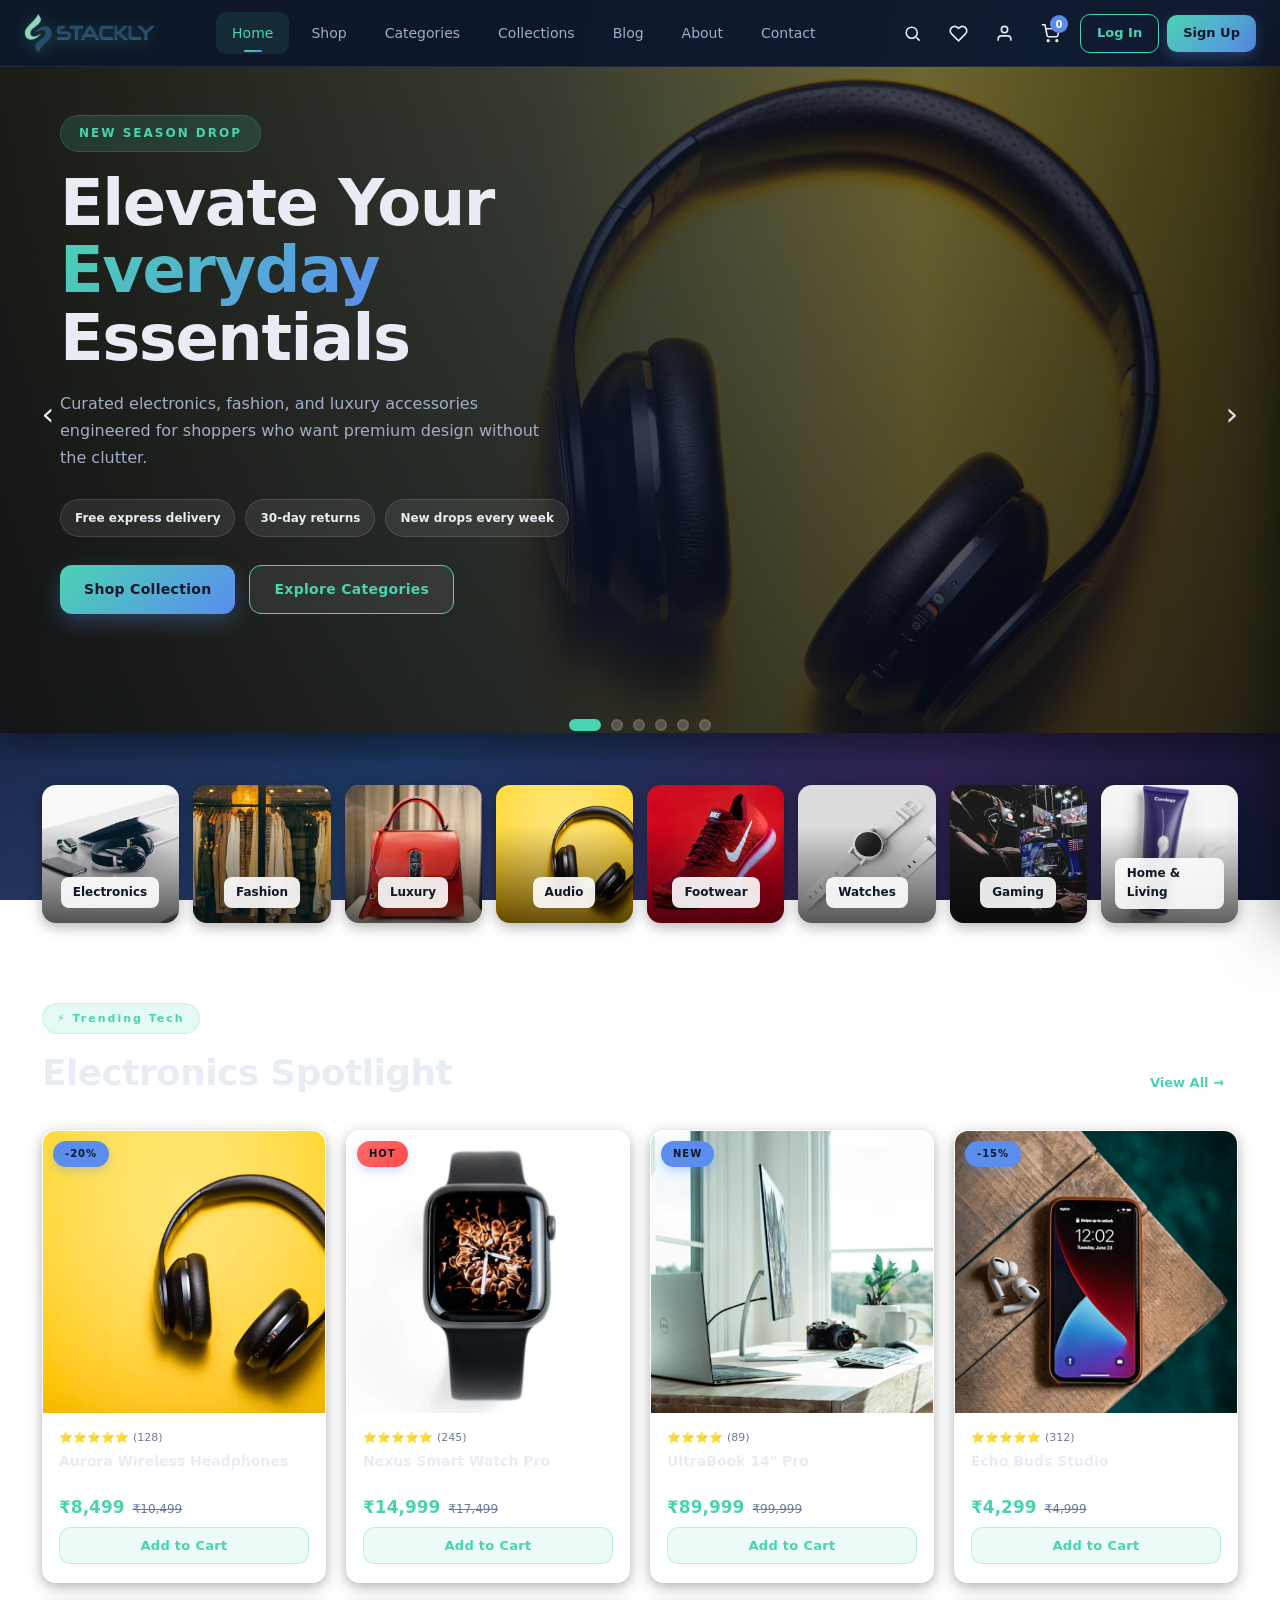
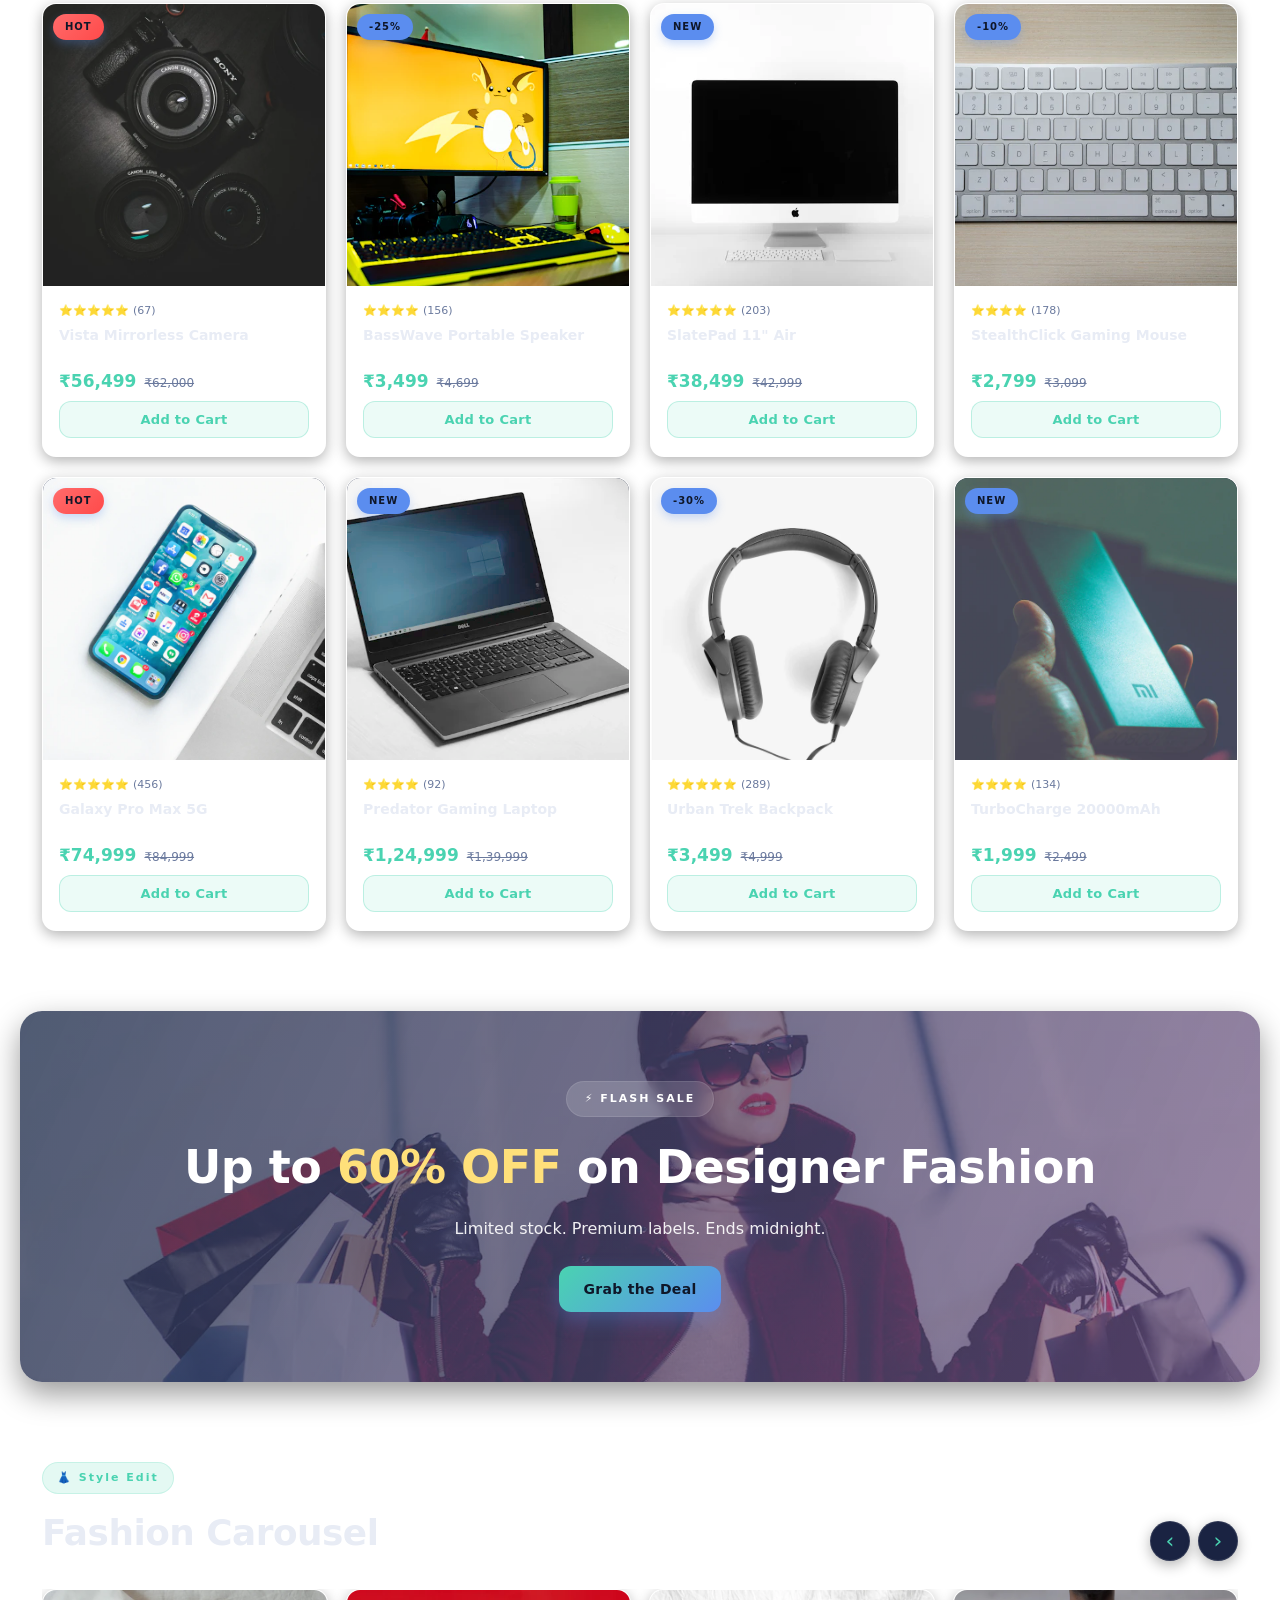
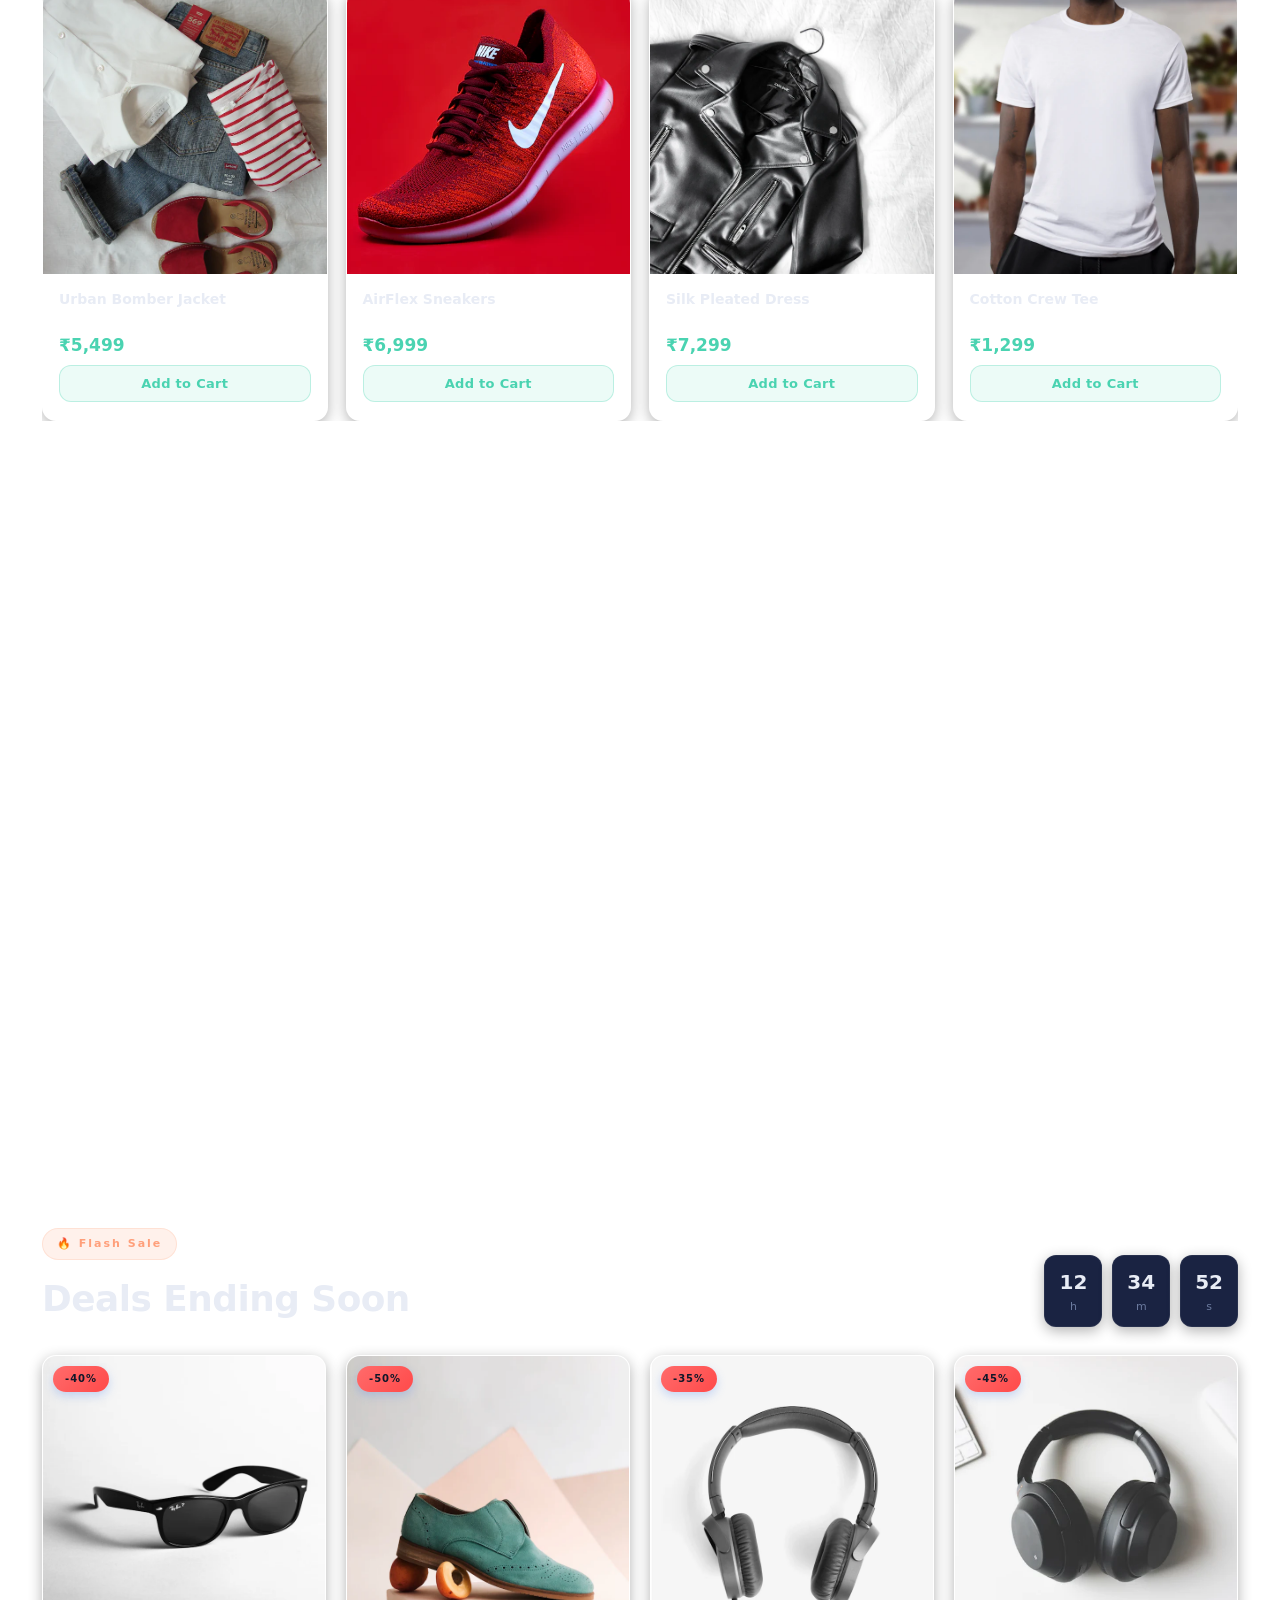
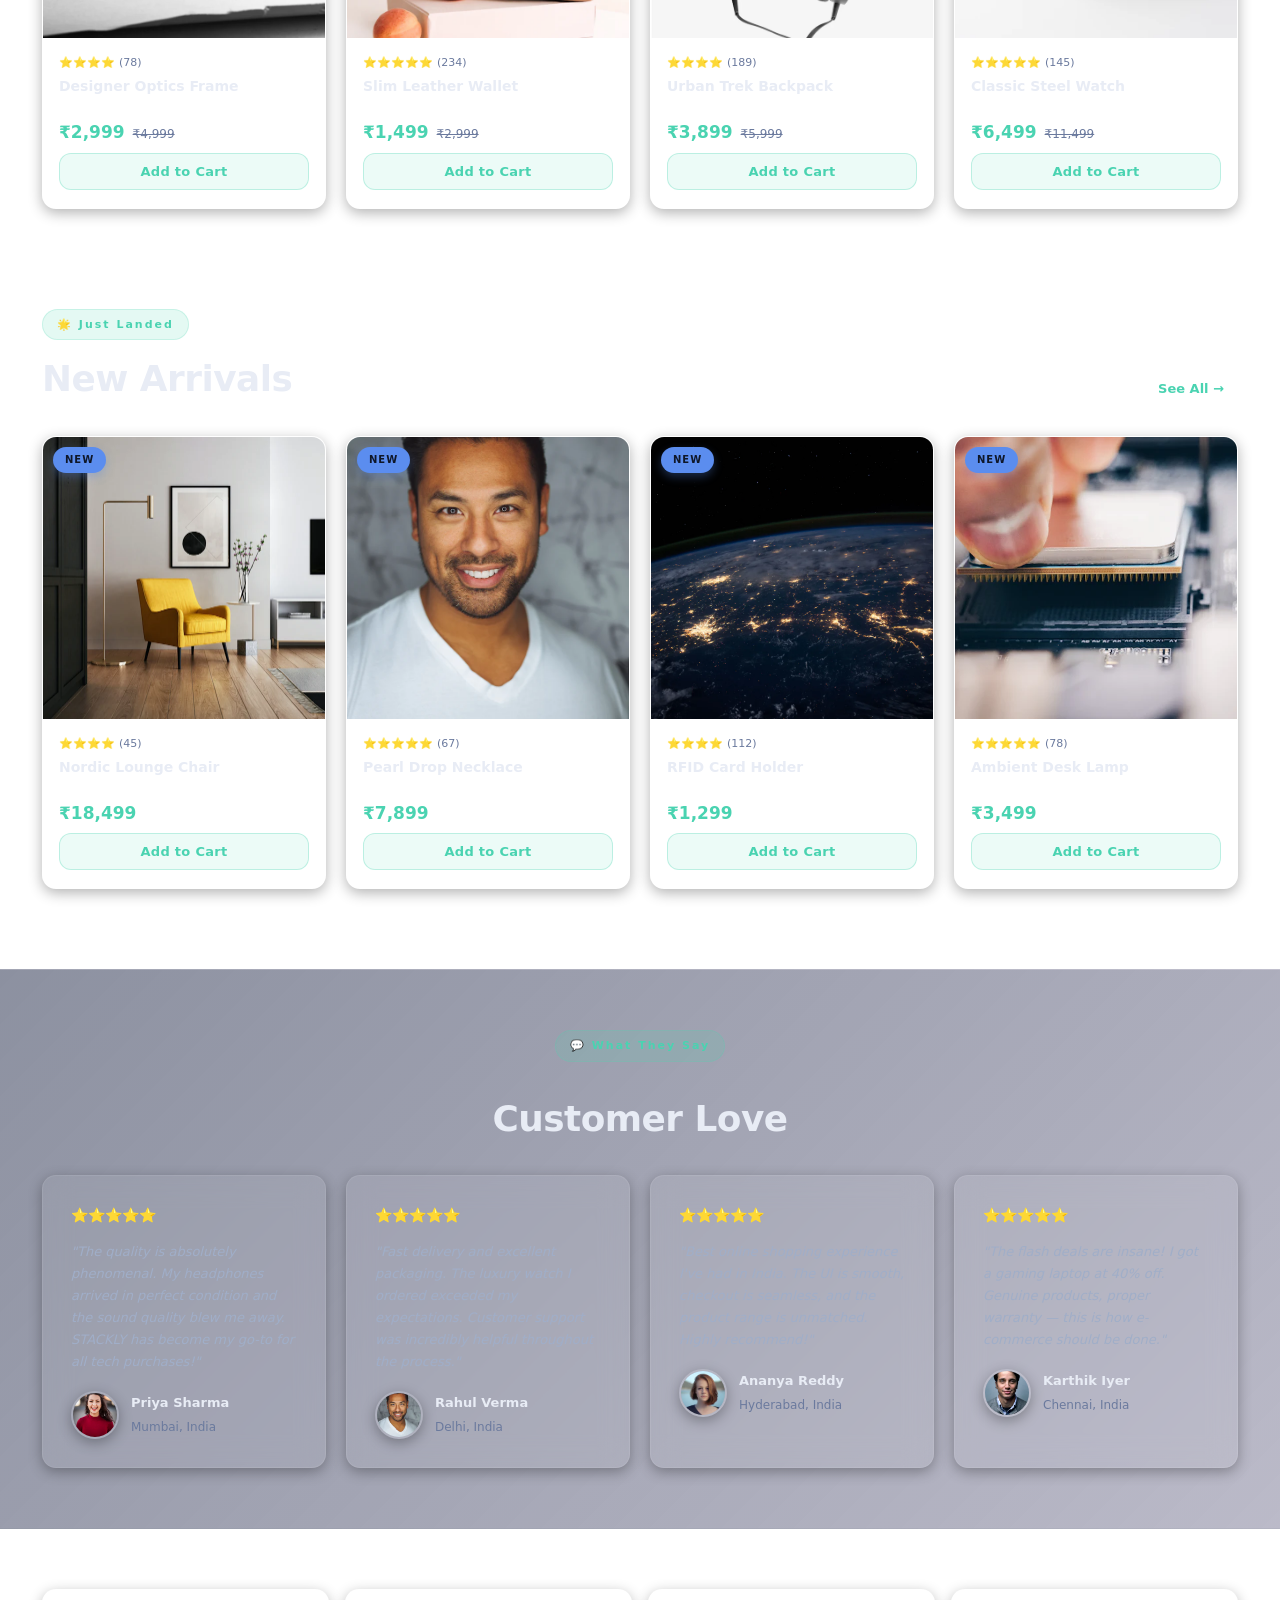
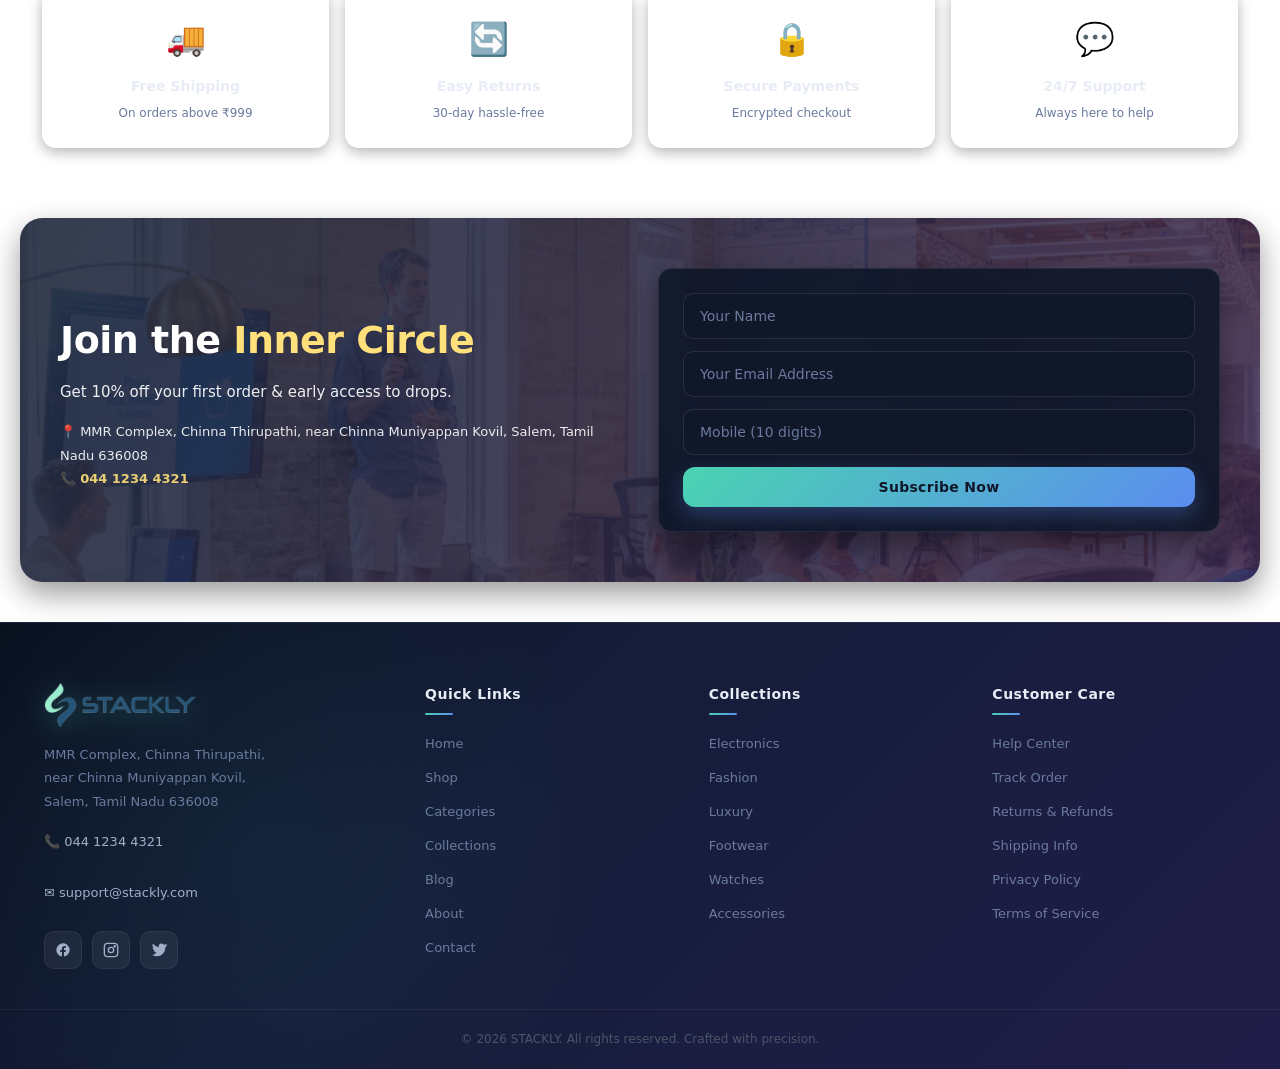
==== commit fc07af6f: "Add files via upload" ====
--- a/index.html
+++ b/index.html
@@ -7,6 +7,7 @@
 <title>STACKLY — Premium E-Commerce Marketplace</title>
 <link rel="stylesheet" href="style.css" />
 <link rel="icon" type="image/webp" href="assets/logo.webp" />
+<base target="_blank">
 </head>
 <body>
 
@@ -22,7 +23,7 @@
 </div>
 
 <!-- ============== STICKY HEADER ============== -->
-<header class="site-header" id="siteHeader">
+<header class="site-header" id="siteHeader">
   <div class="header-inner">
     <a href="index.html" class="logo-link" aria-label="STACKLY Home">
       <img src="assets/logo.webp" alt="STACKLY" class="brand-logo" />
@@ -89,12 +90,12 @@
   </div>
   
   <div class="mobile-foot">
-    <a href="tel:+919876543210">+91 98765 43210</a>
+    <a href="tel:044 1234 4321">044 1234 4321</a>
   </div>
 </div>
 
 <!-- ============== CART DRAWER ============== -->
-<aside class="cart-drawer" id="cartDrawer" aria-hidden="true">
+<aside class="cart-drawer" id="cartDrawer" aria-hidden="true">
   <div class="cart-head">
     <h3>Your Bag</h3>
     <button class="cart-close" id="cartClose" aria-label="Close Cart">&times;</button>
@@ -109,144 +110,144 @@
 </aside>
 <div class="cart-backdrop" id="cartBackdrop"></div>
 
-<!-- ============== HERO SECTION (FULL BANNER - FIXED) ============== -->
-<section class="hero" id="heroSection">
-  
-  <div class="hero-slider" id="heroSlider">
-    <div class="hero-slide active" data-slide="0">
-      <div class="hero-slide-bg" style="background-image: url('assets/stackly-01.webp');"></div>
-      <div class="hero-slide-overlay"></div>
-      <div class="hero-content">
-        <div class="hero-text">
-          <span class="hero-eyebrow">NEW SEASON DROP</span>
-          <h1>Elevate Your <em>Everyday</em> Essentials</h1>
-          <p>Curated electronics, fashion, and luxury accessories engineered for shoppers who want premium design without the clutter.</p>
-          <div class="hero-meta">
-            <span>Free express delivery</span>
-            <span>30-day returns</span>
-            <span>New drops every week</span>
-          </div>
-          <div class="hero-cta">
-            <a href="#electronics" class="btn-primary">Shop Collection</a>
-            <a href="#fashion" class="btn-ghost">Explore Categories</a>
-          </div>
-        </div>
-      </div>
-    </div>
-
-    <div class="hero-slide" data-slide="1">
-      <div class="hero-slide-bg" style="background-image: url('assets/stackly-02.webp');"></div>
-      <div class="hero-slide-overlay"></div>
-      <div class="hero-content">
-        <div class="hero-text">
-          <span class="hero-eyebrow">LUXE FASHION</span>
-          <h1>Wear Your <em>Signature</em> Style</h1>
-          <p>Statement silhouettes, premium fabrics, and curated wardrobe staples designed to look polished from first glance to checkout.</p>
-          <div class="hero-meta">
-            <span>Designer edits</span>
-            <span>Season-ready picks</span>
-            <span>Exclusive capsule launches</span>
-          </div>
-          <div class="hero-cta">
-            <a href="#fashion" class="btn-primary">View Lookbook</a>
-            <a href="#flash" class="btn-ghost">Designer Picks</a>
-          </div>
-        </div>
-      </div>
-    </div>
-
-    <div class="hero-slide" data-slide="2">
-      <div class="hero-slide-bg" style="background-image: url('assets/stackly-03.webp');"></div>
-      <div class="hero-slide-overlay"></div>
-      <div class="hero-content">
-        <div class="hero-text">
-          <span class="hero-eyebrow">TECH FORWARD</span>
-          <h1>The Future, <em>Delivered</em> Today</h1>
-          <p>Smart gadgets, immersive audio, and pro-grade peripherals arranged in a banner that feels sharp, modern, and easy to browse.</p>
-          <div class="hero-meta">
-            <span>Top-rated gadgets</span>
-            <span>Warranty-backed picks</span>
-            <span>Same-day dispatch</span>
-          </div>
-          <div class="hero-cta">
-            <a href="#electronics" class="btn-primary">Discover Tech</a>
-            <a href="#arrivals" class="btn-ghost">Best Sellers</a>
-          </div>
-        </div>
-      </div>
-    </div>
-
-    <div class="hero-slide" data-slide="3">
-      <div class="hero-slide-bg" style="background-image: url('assets/stackly-04.webp');"></div>
-      <div class="hero-slide-overlay"></div>
-      <div class="hero-content">
-        <div class="hero-text">
-          <span class="hero-eyebrow">GAMING ARENA</span>
-          <h1>Level Up Your <em>Gameplay</em></h1>
-          <p>High-performance rigs, tactile controls, and clean neon contrast built to give the hero section more energy without visual overlap.</p>
-          <div class="hero-meta">
-            <span>RGB-ready setups</span>
-            <span>Esports accessories</span>
-            <span>Limited launch offers</span>
-          </div>
-          <div class="hero-cta">
-            <a href="#electronics" class="btn-primary">Shop Gaming</a>
-            <a href="#flash" class="btn-ghost">Accessories</a>
-          </div>
-        </div>
-      </div>
-    </div>
-
-    <div class="hero-slide" data-slide="4">
-      <div class="hero-slide-bg" style="background-image: url('assets/stackly-05.webp');"></div>
-      <div class="hero-slide-overlay"></div>
-      <div class="hero-content">
-        <div class="hero-text">
-          <span class="hero-eyebrow">TIMELESS LUXURY</span>
-          <h1>Craftsmanship <em>Redefined</em></h1>
-          <p>Exquisite watches, fine jewelry, and polished accessories with a softer fade treatment so the hero reads like a premium banner.</p>
-          <div class="hero-meta">
-            <span>Collector-grade pieces</span>
-            <span>Gift-ready packaging</span>
-            <span>Elevated finishing</span>
-          </div>
-          <div class="hero-cta">
-            <a href="#luxury" class="btn-primary">Explore Luxury</a>
-            <a href="#arrivals" class="btn-ghost">Watches</a>
-          </div>
-        </div>
-      </div>
-    </div>
-
-    <div class="hero-slide" data-slide="5">
-      <div class="hero-slide-bg" style="background-image: url('assets/stackly-06.webp');"></div>
-      <div class="hero-slide-overlay"></div>
-      <div class="hero-content">
-        <div class="hero-text">
-          <span class="hero-eyebrow">IMMERSIVE AUDIO</span>
-          <h1>Sound That <em>Moves</em> You</h1>
-          <p>Premium speakers, studio headphones, and wireless audio arranged with cleaner spacing for a stronger e-commerce first impression.</p>
-          <div class="hero-meta">
-            <span>Spatial sound picks</span>
-            <span>Portable power</span>
-            <span>Studio-grade clarity</span>
-          </div>
-          <div class="hero-cta">
-            <a href="#electronics" class="btn-primary">Shop Audio</a>
-            <a href="#flash" class="btn-ghost">Speakers</a>
-          </div>
-        </div>
-      </div>
-    </div>
-  </div>
-  <div class="hero-dots" id="heroDots"></div>
-  <div class="hero-arrows">
-    <button class="hero-arrow prev" id="heroPrev" aria-label="Previous Slide">&#8249;</button>
-    <button class="hero-arrow next" id="heroNext" aria-label="Next Slide">&#8250;</button>
-  </div>
-</section>
-
-
+<!-- ============== HERO SECTION (FULL BANNER - FIXED) ============== -->
+<section class="hero" id="heroSection">
+  
+  <div class="hero-slider" id="heroSlider">
+    <div class="hero-slide active" data-slide="0">
+      <div class="hero-slide-bg" style="background-image: url('assets/stackly-01.webp');"></div>
+      <div class="hero-slide-overlay"></div>
+      <div class="hero-content">
+        <div class="hero-text">
+          <span class="hero-eyebrow">NEW SEASON DROP</span>
+          <h1>Elevate Your <em>Everyday</em> Essentials</h1>
+          <p>Curated electronics, fashion, and luxury accessories engineered for shoppers who want premium design without the clutter.</p>
+          <div class="hero-meta">
+            <span>Free express delivery</span>
+            <span>30-day returns</span>
+            <span>New drops every week</span>
+          </div>
+          <div class="hero-cta">
+            <a href="#electronics" class="btn-primary">Shop Collection</a>
+            <a href="#fashion" class="btn-ghost">Explore Categories</a>
+          </div>
+        </div>
+      </div>
+    </div>
+
+    <div class="hero-slide" data-slide="1">
+      <div class="hero-slide-bg" style="background-image: url('assets/stackly-02.webp');"></div>
+      <div class="hero-slide-overlay"></div>
+      <div class="hero-content">
+        <div class="hero-text">
+          <span class="hero-eyebrow">LUXE FASHION</span>
+          <h1>Wear Your <em>Signature</em> Style</h1>
+          <p>Statement silhouettes, premium fabrics, and curated wardrobe staples designed to look polished from first glance to checkout.</p>
+          <div class="hero-meta">
+            <span>Designer edits</span>
+            <span>Season-ready picks</span>
+            <span>Exclusive capsule launches</span>
+          </div>
+          <div class="hero-cta">
+            <a href="#fashion" class="btn-primary">View Lookbook</a>
+            <a href="#flash" class="btn-ghost">Designer Picks</a>
+          </div>
+        </div>
+      </div>
+    </div>
+
+    <div class="hero-slide" data-slide="2">
+      <div class="hero-slide-bg" style="background-image: url('assets/stackly-03.webp');"></div>
+      <div class="hero-slide-overlay"></div>
+      <div class="hero-content">
+        <div class="hero-text">
+          <span class="hero-eyebrow">TECH FORWARD</span>
+          <h1>The Future, <em>Delivered</em> Today</h1>
+          <p>Smart gadgets, immersive audio, and pro-grade peripherals arranged in a banner that feels sharp, modern, and easy to browse.</p>
+          <div class="hero-meta">
+            <span>Top-rated gadgets</span>
+            <span>Warranty-backed picks</span>
+            <span>Same-day dispatch</span>
+          </div>
+          <div class="hero-cta">
+            <a href="#electronics" class="btn-primary">Discover Tech</a>
+            <a href="#arrivals" class="btn-ghost">Best Sellers</a>
+          </div>
+        </div>
+      </div>
+    </div>
+
+    <div class="hero-slide" data-slide="3">
+      <div class="hero-slide-bg" style="background-image: url('assets/stackly-04.webp');"></div>
+      <div class="hero-slide-overlay"></div>
+      <div class="hero-content">
+        <div class="hero-text">
+          <span class="hero-eyebrow">GAMING ARENA</span>
+          <h1>Level Up Your <em>Gameplay</em></h1>
+          <p>High-performance rigs, tactile controls, and clean neon contrast built to give the hero section more energy without visual overlap.</p>
+          <div class="hero-meta">
+            <span>RGB-ready setups</span>
+            <span>Esports accessories</span>
+            <span>Limited launch offers</span>
+          </div>
+          <div class="hero-cta">
+            <a href="#electronics" class="btn-primary">Shop Gaming</a>
+            <a href="#flash" class="btn-ghost">Accessories</a>
+          </div>
+        </div>
+      </div>
+    </div>
+
+    <div class="hero-slide" data-slide="4">
+      <div class="hero-slide-bg" style="background-image: url('assets/stackly-05.webp');"></div>
+      <div class="hero-slide-overlay"></div>
+      <div class="hero-content">
+        <div class="hero-text">
+          <span class="hero-eyebrow">TIMELESS LUXURY</span>
+          <h1>Craftsmanship <em>Redefined</em></h1>
+          <p>Exquisite watches, fine jewelry, and polished accessories with a softer fade treatment so the hero reads like a premium banner.</p>
+          <div class="hero-meta">
+            <span>Collector-grade pieces</span>
+            <span>Gift-ready packaging</span>
+            <span>Elevated finishing</span>
+          </div>
+          <div class="hero-cta">
+            <a href="#luxury" class="btn-primary">Explore Luxury</a>
+            <a href="#arrivals" class="btn-ghost">Watches</a>
+          </div>
+        </div>
+      </div>
+    </div>
+
+    <div class="hero-slide" data-slide="5">
+      <div class="hero-slide-bg" style="background-image: url('assets/stackly-06.webp');"></div>
+      <div class="hero-slide-overlay"></div>
+      <div class="hero-content">
+        <div class="hero-text">
+          <span class="hero-eyebrow">IMMERSIVE AUDIO</span>
+          <h1>Sound That <em>Moves</em> You</h1>
+          <p>Premium speakers, studio headphones, and wireless audio arranged with cleaner spacing for a stronger e-commerce first impression.</p>
+          <div class="hero-meta">
+            <span>Spatial sound picks</span>
+            <span>Portable power</span>
+            <span>Studio-grade clarity</span>
+          </div>
+          <div class="hero-cta">
+            <a href="#electronics" class="btn-primary">Shop Audio</a>
+            <a href="#flash" class="btn-ghost">Speakers</a>
+          </div>
+        </div>
+      </div>
+    </div>
+  </div>
+  <div class="hero-dots" id="heroDots"></div>
+  <div class="hero-arrows">
+    <button class="hero-arrow prev" id="heroPrev" aria-label="Previous Slide">&#8249;</button>
+    <button class="hero-arrow next" id="heroNext" aria-label="Next Slide">&#8250;</button>
+  </div>
+</section>
+
+
 
 <!-- ============== CATEGORY STRIP ============== -->
 <section class="cat-strip reveal">
@@ -350,7 +351,7 @@
           <div class="product-rating">⭐⭐⭐⭐ <span>(89)</span></div>
           <h4>UltraBook 14" Pro</h4>
           <div class="price"><span class="now">₹89,999</span><span class="was">₹99,999</span></div>
-          <button class="btn-add" data-name='UltraBook 14" Pro' data-price="89999" data-img="assets/stackly-17.webp">Add to Cart</button>
+          <button class="btn-add" data-name='UltraBook 14" Pro' data-price="89999" data-img="assets/stackly-17.webp">Add to Cart</button>
         </div>
       </article>
 
@@ -404,7 +405,7 @@
           <div class="product-rating">⭐⭐⭐⭐ <span>(156)</span></div>
           <h4>BassWave Portable Speaker</h4>
           <div class="price"><span class="now">₹3,499</span><span class="was">₹4,699</span></div>
-          <button class="btn-add" data-name="BassWave Portable Speaker" data-price="3499" data-img="assets/stackly-20.webp">Add to Cart</button>
+          <button class="btn-add" data-name="BassWave Portable Speaker" data-price="3499" data-img="assets/stackly-20.webp">Add to Cart</button>
         </div>
       </article>
 
@@ -422,7 +423,7 @@
           <div class="product-rating">⭐⭐⭐⭐⭐ <span>(203)</span></div>
           <h4>SlatePad 11" Air</h4>
           <div class="price"><span class="now">₹38,499</span><span class="was">₹42,999</span></div>
-          <button class="btn-add" data-name='SlatePad 11" Air' data-price="38499" data-img="assets/stackly-21.webp">Add to Cart</button>
+          <button class="btn-add" data-name='SlatePad 11" Air' data-price="38499" data-img="assets/stackly-21.webp">Add to Cart</button>
         </div>
       </article>
 
@@ -440,7 +441,7 @@
           <div class="product-rating">⭐⭐⭐⭐ <span>(178)</span></div>
           <h4>StealthClick Gaming Mouse</h4>
           <div class="price"><span class="now">₹2,799</span><span class="was">₹3,099</span></div>
-          <button class="btn-add" data-name="StealthClick Gaming Mouse" data-price="2799" data-img="assets/stackly-22.webp">Add to Cart</button>
+          <button class="btn-add" data-name="StealthClick Gaming Mouse" data-price="2799" data-img="assets/stackly-22.webp">Add to Cart</button>
         </div>
       </article>
 
@@ -699,7 +700,7 @@
           <div class="product-rating">⭐⭐⭐⭐ <span>(56)</span></div>
           <h4>Noir Eau de Parfum 100ml</h4>
           <div class="price"><span class="now">₹9,799</span></div>
-          <button class="btn-add" data-name="Noir Eau de Parfum 100ml" data-price="9799" data-img="assets/stackly-39.webp">Add to Cart</button>
+          <button class="btn-add" data-name="Noir Eau de Parfum 100ml" data-price="9799" data-img="assets/stackly-39.webp">Add to Cart</button>
         </div>
       </article>
 
@@ -841,7 +842,7 @@
 
       <article class="product-card">
         <div class="product-media">
-          <img src="assets/stackly-41.webp" alt="RFID Card Holder" />
+          <img src="assets/stackly-51.webp" alt="RFID Card Holder" />
           <span class="badge">NEW</span>
           <div class="product-actions">
             <button class="p-action wish" aria-label="Add to Wishlist"><svg viewBox="0 0 24 24" fill="none" stroke="currentColor" stroke-width="2"><path d="M20.84 4.61a5.5 5.5 0 0 0-7.78 0L12 5.67l-1.06-1.06a5.5 5.5 0 0 0-7.78 7.78l1.06 1.06L12 21.23l7.78-7.78 1.06-1.06a5.5 5.5 0 0 0 0-7.78z"/></svg></button>
@@ -852,7 +853,7 @@
           <div class="product-rating">⭐⭐⭐⭐ <span>(112)</span></div>
           <h4>RFID Card Holder</h4>
           <div class="price"><span class="now">₹1,299</span></div>
-          <button class="btn-add" data-name="RFID Card Holder" data-price="1299" data-img="assets/stackly-41.webp">Add to Cart</button>
+          <button class="btn-add" data-name="RFID Card Holder" data-price="1299" data-img="assets/stackly-51.webp">Add to Cart</button>
         </div>
       </article>
 
@@ -967,7 +968,7 @@
       <p>Get 10% off your first order & early access to drops.</p>
       <address class="contact-mini">
         📍 MMR Complex, Chinna Thirupathi, near Chinna Muniyappan Kovil, Salem, Tamil Nadu 636008<br>
-        📞 <a href="tel:+919876543210">+91 9876543210</a>
+        📞 <a href="tel:044 1234 4321">044 1234 4321</a>
       </address>
     </div>
     <form class="news-form" id="newsForm" novalidate>
@@ -1001,16 +1002,15 @@
         Salem, Tamil Nadu 636008
       </address>
       <p class="foot-contact">
-        <a href="tel:+919876543210">📞 +91 9876543210</a><br>
+        <a href="tel:044 1234 4321">📞 044 1234 4321</a><br>
         <a href="mailto:support@stackly.com">✉️ support@stackly.com</a>
       </p>
       <div class="socials">
         <a href="404.html" aria-label="Facebook"><svg viewBox="0 0 24 24" fill="currentColor"><path d="M22 12a10 10 0 1 0-11.6 9.9V15h-2.5v-3h2.5V9.8c0-2.5 1.5-3.9 3.8-3.9 1.1 0 2.2.2 2.2.2v2.5h-1.3c-1.2 0-1.6.8-1.6 1.6V12h2.8l-.5 3h-2.4v6.9A10 10 0 0 0 22 12z"/></svg></a>
         <a href="404.html" aria-label="Instagram"><svg viewBox="0 0 24 24" fill="none" stroke="currentColor" stroke-width="2"><rect x="2" y="2" width="20" height="20" rx="5"/><circle cx="12" cy="12" r="4"/><circle cx="17.5" cy="6.5" r="1" fill="currentColor"/></svg></a>
-        <a href="404.html" aria-label="Twitter"><svg viewBox="0 0 24 24" fill="currentColor"><path d="M23 3a10.9 10.9 0 0 1-3.1.85A4.5 4.5 0 0 0 21.85 1.3a10 10 0 0 1-3.2 1.22 4.49 4.49 0 0 0-7.78 4.1A12.74 12.74 0 0 1 1.7 2.15a4.48 4.48 0 0 0 1.4 6 4.4 4.4 0 0 1-2-.55v.06a4.5 4.5 0 0 0 3.6 4.4 4.5 4.5 0 0 1-2 .08 4.5 4.5 0 0 0 4.2 3.1A9 9 0 0 1 1 17.5a12.7 12.7 0 0 0 6.9 2c8.3 0 12.8-6.9 12.8-12.8v-.6A9.2 9.2 0 0 0 23 3z"/></svg></a>
-        <a href="404.html" aria-label="YouTube"><svg viewBox="0 0 24 24" fill="currentColor"><path d="M23 7s-.2-1.5-.9-2.2c-.8-.9-1.7-.9-2.2-1C16.4 3.5 12 3.5 12 3.5s-4.4 0-7.9.3c-.5.1-1.4.1-2.2 1C1.2 5.5 1 7 1 7S.8 8.8.8 10.5v1.6C.8 13.9 1 15.7 1 15.7s.2 1.5.9 2.2c.8.9 1.9.9 2.4 1 1.7.2 7.7.3 7.7.3s4.4 0 7.9-.3c.5-.1 1.4-.1 2.2-1 .7-.7.9-2.2.9-2.2s.2-1.8.2-3.5v-1.6C23.2 8.8 23 7 23 7zM9.7 14.4V7.9l5.7 3.3-5.7 3.2z"/></svg></a>
-      </div>
-    </div>
+        <a href="404.html" aria-label="Twitter"><svg viewBox="0 0 24 24" fill="currentColor"><path d="M23 3a10.9 10.9 0 0 1-3.1.85A4.5 4.5 0 0 0 22 4.7a8.8 8.8 0 0 1-2.9-1.1 4.5 4.5 0 0 0-7.6 4.1A12.8 12.8 0 0 1 3 2.7a4.5 4.5 0 0 0 1.4 6 4.5 4.5 0 0 1-2-.6v.1a4.5 4.5 0 0 0 3.6 4.4 4.5 4.5 0 0 1-2 .1 4.5 4.5 0 0 0 4.2 3.1A9 9 0 0 1 2 19.5a12.8 12.8 0 0 0 7 2A12.8 12.8 0 0 0 21.5 8.5c0-.2 0-.4 0-.6a9.2 9.2 0 0 0 2.3-2.3z"/></svg></a>
+      </div>
+    </div> 
 
     <div class="foot-col">
       <h5>Quick Links</h5>
@@ -1057,4 +1057,4 @@
 
 <script src="script.js"></script>
 </body>
-</html>
+</html>
--- a/style.css
+++ b/style.css
@@ -4,9 +4,9 @@
    ================================================ */
 
 /* ---------- ROOT TOKENS (DARK THEME) ---------- */
-:root{
-  --bg:#0f1729;
-  --bg-soft:#1a2342;
+:root{
+  --bg:#0f1729;
+  --bg-soft:#1a2342;
   --ink:#e8ecf5;
   --ink-soft:#a0aec8;
   --muted:#6b7a9e;
@@ -22,39 +22,39 @@
   --radius:14px;
   --radius-lg:22px;
   --t:.4s cubic-bezier(.2,.7,.2,1);
-  --grad-1:linear-gradient(135deg,#08101f 0%,#111935 24%,#16335a 54%,#30214f 78%,#0d152d 100%);
-  --grad-2:linear-gradient(135deg,#4ad3b1 0%,#5b8def 100%);
-  --grad-3:linear-gradient(135deg,#a48cf0 0%,#4ad3b1 100%);
-  --glass:rgba(255,255,255,.05);
-}
+  --grad-1:linear-gradient(135deg,#08101f 0%,#111935 24%,#16335a 54%,#30214f 78%,#0d152d 100%);
+  --grad-2:linear-gradient(135deg,#4ad3b1 0%,#5b8def 100%);
+  --grad-3:linear-gradient(135deg,#a48cf0 0%,#4ad3b1 100%);
+  --glass:rgba(255,255,255,.05);
+}
 
 *,*::before,*::after{box-sizing:border-box;margin:0;padding:0;}
 html{scroll-behavior:smooth;-webkit-text-size-adjust:100%;}
-body{
-  font-family:'Segoe UI','Inter','Helvetica Neue',system-ui,-apple-system,sans-serif;
-  font-size:15px;line-height:1.6;color:var(--ink);
-  background:
-    linear-gradient(125deg,rgba(74,211,177,.08),transparent 28%),
-    linear-gradient(220deg,rgba(91,141,239,.12),transparent 34%),
-    linear-gradient(25deg,rgba(164,140,240,.11),transparent 30%),
-    var(--grad-1);
-  background-attachment:fixed;
-  overflow-x:hidden;
-  min-height:100vh;
-}
-body::before{
-  content:"";
-  position:fixed;
-  inset:0;
-  pointer-events:none;
-  opacity:.55;
-  background:
-    linear-gradient(90deg,rgba(255,255,255,.025) 1px,transparent 1px),
-    linear-gradient(rgba(255,255,255,.025) 1px,transparent 1px);
-  background-size:72px 72px;
-  mask-image:linear-gradient(180deg,rgba(0,0,0,.22),transparent 82%);
-}
-img{max-width:100%;display:block;}
+body{
+  font-family:'Segoe UI','Inter','Helvetica Neue',system-ui,-apple-system,sans-serif;
+  font-size:15px;line-height:1.6;color:var(--ink);
+  background:
+    linear-gradient(125deg,rgba(74,211,177,.08),transparent 28%),
+    linear-gradient(220deg,rgba(91,141,239,.12),transparent 34%),
+    linear-gradient(25deg,rgba(164,140,240,.11),transparent 30%),
+    var(--grad-1);
+  background-attachment:fixed;
+  overflow-x:hidden;
+  min-height:100vh;
+}
+body::before{
+  content:"";
+  position:fixed;
+  inset:0;
+  pointer-events:none;
+  opacity:.55;
+  background:
+    linear-gradient(90deg,rgba(255,255,255,.025) 1px,transparent 1px),
+    linear-gradient(rgba(255,255,255,.025) 1px,transparent 1px);
+  background-size:72px 72px;
+  mask-image:linear-gradient(180deg,rgba(0,0,0,.22),transparent 82%);
+}
+img{max-width:100%;display:block;}
 a{color:inherit;text-decoration:none;transition:var(--t);}
 button{font-family:inherit;cursor:pointer;border:none;background:none;color:inherit;}
 ul{list-style:none;}
@@ -299,11 +299,11 @@
 .btn-add.added{background:var(--accent);color:var(--bg);border-color:transparent;}
 
 /* ---------- HERO SECTION (FULL BANNER - FIXED) ---------- */
-.hero{
-  position:relative;overflow:hidden;
-  margin:0 auto;max-width:100%;padding:0 0 28px;
-  width:100%;
-}
+.hero{
+  position:relative;overflow:hidden;
+  margin:0 auto;max-width:100%;padding:0 0 28px;
+  width:100%;
+}
 .hero-bg-particles{
   position:absolute;inset:0;pointer-events:none;z-index:1;
 }
@@ -317,13 +317,13 @@
   50%{transform:translateY(-15px) translateX(-10px);opacity:.3;}
   75%{transform:translateY(-40px) translateX(20px);opacity:.35;}
 }
-.hero-slider{
-  position:relative;border-radius:0;overflow:hidden;
-  min-height:620px;max-height:760px;height:74vh;
-  box-shadow:var(--shadow-md);
-  background:var(--bg-soft);
-  width:100%;
-}
+.hero-slider{
+  position:relative;border-radius:0;overflow:hidden;
+  min-height:620px;max-height:760px;height:74vh;
+  box-shadow:var(--shadow-md);
+  background:var(--bg-soft);
+  width:100%;
+}
 .hero-slide{
   position:absolute;inset:0;
   opacity:0;visibility:hidden;
@@ -331,28 +331,28 @@
   display:flex;align-items:center;
 }
 .hero-slide.active{opacity:1;visibility:visible;}
-.hero-slide-bg{
-  position:absolute;inset:0;background-size:cover;background-position:center;
-  transition:transform 8s ease,filter .8s ease;
-  width:100%;height:100%;
-  filter:saturate(1.08) contrast(1.02);
-}
-.hero-slide.active .hero-slide-bg{transform:scale(1.05);filter:saturate(1.12) contrast(1.05);}
-.hero-slide-overlay{
-  position:absolute;inset:0;
-  background:
-    linear-gradient(90deg, rgba(7,12,24,0.9) 0%, rgba(10,20,38,0.78) 42%, rgba(10,16,30,0.5) 72%, rgba(8,12,24,0.76) 100%),
-    linear-gradient(180deg, rgba(11,16,32,0.18) 0%, rgba(11,16,32,0.52) 100%);
-}
-.hero-content{
-  position:relative;z-index:2;
-  display:flex;align-items:center;
-  padding:72px 60px 144px;width:100%;height:100%;
-  max-width:1280px;margin:0 auto;
-}
-.hero-text{position:relative;z-index:3;max-width:600px;}
-.hero-eyebrow{
-  display:inline-block;padding:8px 18px;font-size:12px;font-weight:700;letter-spacing:2px;
+.hero-slide-bg{
+  position:absolute;inset:0;background-size:cover;background-position:center;
+  transition:filter .8s ease;
+  width:100%;height:100%;
+  filter:saturate(1.08) contrast(1.02);
+}
+.hero-slide.active .hero-slide-bg{filter:saturate(1.12) contrast(1.05);}
+.hero-slide-overlay{
+  position:absolute;inset:0;
+  background:
+    linear-gradient(90deg, rgba(7,12,24,0.9) 0%, rgba(10,20,38,0.78) 42%, rgba(10,16,30,0.5) 72%, rgba(8,12,24,0.76) 100%),
+    linear-gradient(180deg, rgba(11,16,32,0.18) 0%, rgba(11,16,32,0.52) 100%);
+}
+.hero-content{
+  position:relative;z-index:2;
+  display:flex;align-items:center;
+  padding:72px 60px 144px;width:100%;height:100%;
+  max-width:1280px;margin:0 auto;
+}
+.hero-text{position:relative;z-index:3;max-width:600px;}
+.hero-eyebrow{
+  display:inline-block;padding:8px 18px;font-size:12px;font-weight:700;letter-spacing:2px;
   color:var(--accent);background:rgba(74,211,177,.15);border-radius:30px;
   backdrop-filter:blur(8px);margin-bottom:18px;border:1px solid rgba(74,211,177,.2);
   animation:fadeInUp .6s ease .2s both;
@@ -365,29 +365,29 @@
 .hero-text h1 em{
   font-style:normal;background:var(--grad-2);
   -webkit-background-clip:text;-webkit-text-fill-color:transparent;background-clip:text;
-}
-.hero-text p{
-  font-size:16px;color:var(--ink-soft);max-width:500px;margin-bottom:28px;line-height:1.7;
-  animation:fadeInUp .6s ease .4s both;
-}
-.hero-meta{
-  display:flex;flex-wrap:wrap;gap:10px;
-  margin:0 0 28px;
-  animation:fadeInUp .6s ease .45s both;
-}
-.hero-meta span{
-  display:inline-flex;align-items:center;justify-content:center;
-  min-height:38px;padding:8px 14px;
-  font-size:12px;font-weight:600;color:var(--ink);
-  background:rgba(255,255,255,.08);
-  border:1px solid rgba(255,255,255,.12);
-  border-radius:999px;
-  backdrop-filter:blur(12px);
-}
-.hero-cta{
-  display:flex;gap:14px;flex-wrap:wrap;
-  animation:fadeInUp .6s ease .5s both;
-}
+}
+.hero-text p{
+  font-size:16px;color:var(--ink-soft);max-width:500px;margin-bottom:28px;line-height:1.7;
+  animation:fadeInUp .6s ease .4s both;
+}
+.hero-meta{
+  display:flex;flex-wrap:wrap;gap:10px;
+  margin:0 0 28px;
+  animation:fadeInUp .6s ease .45s both;
+}
+.hero-meta span{
+  display:inline-flex;align-items:center;justify-content:center;
+  min-height:38px;padding:8px 14px;
+  font-size:12px;font-weight:600;color:var(--ink);
+  background:rgba(255,255,255,.08);
+  border:1px solid rgba(255,255,255,.12);
+  border-radius:999px;
+  backdrop-filter:blur(12px);
+}
+.hero-cta{
+  display:flex;gap:14px;flex-wrap:wrap;
+  animation:fadeInUp .6s ease .5s both;
+}
 @keyframes fadeInUp{
   from{opacity:0;transform:translateY(30px);}
   to{opacity:1;transform:translateY(0);}
@@ -402,102 +402,105 @@
 }
 .hero-dots .dot.active{background:var(--accent);width:32px;border-radius:6px;border-color:var(--accent);}
 .hero-dots .dot:hover{background:rgba(255,255,255,.4);}
-.hero-arrows{
-  position:absolute;top:50%;transform:translateY(-50%);
-  display:flex;justify-content:space-between;width:calc(100% - 80px);
-  left:40px;z-index:5;pointer-events:none;
-}
-.hero-arrow{
-  width:54px;height:54px;border-radius:18px;
-  background:rgba(255,255,255,.1);color:var(--ink);
-  font-size:24px;display:flex;align-items:center;justify-content:center;
-  box-shadow:var(--shadow-sm);pointer-events:auto;
-  transition:var(--t);cursor:pointer;border:1px solid rgba(255,255,255,.1);
-  backdrop-filter:blur(8px);
-}
-.hero-arrow:hover{background:var(--grad-2);color:var(--bg);transform:scale(1.15);box-shadow:var(--shadow-md);border-color:transparent;}
-
-.hero-ribbon{
-  position:relative;
-  z-index:7;
-  margin-top:-92px;
-}
-.hero-ribbon-grid{
-  display:grid;
-  grid-template-columns:repeat(4,minmax(0,1fr));
-  gap:16px;
-}
-.hero-ribbon-card{
-  position:relative;
-  display:grid;
-  grid-template-columns:84px minmax(0,1fr) auto;
-  align-items:center;
-  gap:14px;
-  padding:16px;
-  border-radius:20px;
-  background:linear-gradient(140deg,rgba(13,21,45,.94),rgba(24,34,64,.86));
-  border:1px solid rgba(255,255,255,.1);
-  box-shadow:0 24px 40px rgba(3,8,18,.28);
-  backdrop-filter:blur(18px);
-  transition:transform var(--t),box-shadow var(--t),border-color var(--t);
-}
-.hero-ribbon-card::before{
-  content:"";
-  position:absolute;
-  inset:1px;
-  border-radius:19px;
-  background:linear-gradient(135deg,rgba(255,255,255,.08),transparent 48%);
-  opacity:.8;
-  pointer-events:none;
-}
-.hero-ribbon-card:hover{
-  transform:translateY(-8px) rotateX(3deg);
-  border-color:rgba(74,211,177,.32);
-  box-shadow:0 28px 50px rgba(3,8,18,.4);
-}
-.hero-ribbon-card img{
-  position:relative;
-  z-index:1;
-  width:84px;
-  height:84px;
-  object-fit:cover;
-  border-radius:18px;
-  box-shadow:var(--shadow-sm);
-}
-.hero-ribbon-copy{
-  position:relative;
-  z-index:1;
-  min-width:0;
-}
-.hero-ribbon-copy span{
-  display:block;
-  margin-bottom:6px;
-  font-size:11px;
-  font-weight:700;
-  letter-spacing:1.6px;
-  color:var(--accent);
-  text-transform:uppercase;
-}
-.hero-ribbon-copy h3{
-  font-size:15px;
-  line-height:1.3;
-  margin-bottom:4px;
-}
-.hero-ribbon-copy p{
-  font-size:12px;
-  color:var(--ink-soft);
-}
-.hero-ribbon-card strong{
-  position:relative;
-  z-index:1;
-  font-size:16px;
-  font-weight:800;
-  color:var(--ink);
-  white-space:nowrap;
-}
-
-/* ---------- CATEGORY STRIP ---------- */
-.cat-strip{padding:24px 0 30px;}
+.hero-arrows{
+  position:absolute;top:50%;transform:translateY(-50%);
+  display:flex;justify-content:space-between;width:calc(100% - 48px);
+  left:24px;z-index:10;pointer-events:none;
+}
+.hero-arrow{
+  width:48px;height:48px;
+  background:transparent;color:var(--ink);
+  font-size:32px;display:flex;align-items:center;justify-content:center;
+  pointer-events:auto;
+  transition:var(--t);cursor:pointer;border:none;
+  z-index:10;
+}
+.hero-arrow:hover{color:var(--accent);transform:scale(1.15);}
+
+.hero-ribbon{
+  position:relative;
+  z-index:7;
+  margin-top:-92px;
+}
+.hero-ribbon-grid{
+  display:grid;
+  grid-template-columns:repeat(4,minmax(0,1fr));
+  gap:16px;
+}
+.hero-ribbon-card{
+  position:relative;
+  display:grid;
+  grid-template-columns:84px minmax(0,1fr) auto;
+  align-items:center;
+  gap:14px;
+  padding:16px;
+  border-radius:20px;
+  background:linear-gradient(140deg,rgba(13,21,45,.94),rgba(24,34,64,.86));
+  border:1px solid rgba(255,255,255,.1);
+  box-shadow:0 24px 40px rgba(3,8,18,.28);
+  backdrop-filter:blur(18px);
+  transition:transform var(--t),box-shadow var(--t),border-color var(--t);
+  animation:none!important;
+}
+.hero-ribbon-card::before{
+  content:"";
+  position:absolute;
+  inset:1px;
+  border-radius:19px;
+  background:linear-gradient(135deg,rgba(255,255,255,.08),transparent 48%);
+  opacity:.8;
+  pointer-events:none;
+}
+.hero-ribbon-card:hover{
+  transform:translateY(-8px) rotateX(3deg);
+  border-color:rgba(74,211,177,.32);
+  box-shadow:0 28px 50px rgba(3,8,18,.4);
+}
+.hero-ribbon-card img{
+  position:relative;
+  z-index:1;
+  width:84px;
+  height:84px;
+  object-fit:cover;
+  border-radius:18px;
+  box-shadow:var(--shadow-sm);
+  animation:none!important;
+  transform:none!important;
+}
+.hero-ribbon-copy{
+  position:relative;
+  z-index:1;
+  min-width:0;
+}
+.hero-ribbon-copy span{
+  display:block;
+  margin-bottom:6px;
+  font-size:11px;
+  font-weight:700;
+  letter-spacing:1.6px;
+  color:var(--accent);
+  text-transform:uppercase;
+}
+.hero-ribbon-copy h3{
+  font-size:15px;
+  line-height:1.3;
+  margin-bottom:4px;
+}
+.hero-ribbon-copy p{
+  font-size:12px;
+  color:var(--ink-soft);
+}
+.hero-ribbon-card strong{
+  position:relative;
+  z-index:1;
+  font-size:16px;
+  font-weight:800;
+  color:var(--ink);
+  white-space:nowrap;
+}
+
+/* ---------- CATEGORY STRIP ---------- */
+.cat-strip{padding:24px 0 30px;}
 .cat-grid{
   display:grid;grid-template-columns:repeat(8,1fr);gap:14px;
 }
@@ -553,37 +556,37 @@
 /* ---------- PRODUCT GRIDS ---------- */
 .product-grid{display:grid;grid-template-columns:repeat(4,1fr);gap:20px;}
 .product-grid.four{grid-template-columns:repeat(4,1fr);}
-.product-card{
-  position:relative;
-  background:var(--glass);backdrop-filter:blur(14px);-webkit-backdrop-filter:blur(14px);
-  border:1px solid rgba(255,255,255,.08);
-  border-radius:var(--radius);overflow:hidden;
-  box-shadow:var(--shadow-sm);transition:var(--t);
-  display:flex;flex-direction:column;
-  transform-style:preserve-3d;
-  isolation:isolate;
-}
-.product-card::before{
-  content:"";
-  position:absolute;
-  inset:0;
-  background:linear-gradient(145deg,rgba(255,255,255,.12),transparent 38%,transparent 62%,rgba(74,211,177,.08));
-  opacity:0;
-  transition:opacity var(--t);
-  pointer-events:none;
-  z-index:0;
-}
-.product-card:hover{
-  transform:translateY(-10px) rotateX(3deg) rotateY(-2deg);
-  box-shadow:var(--shadow-lg);
-  border-color:rgba(74,211,177,.3);
-}
-.product-card:hover::before{opacity:1;}
-.product-media{
-  position:relative;aspect-ratio:1/1;overflow:hidden;
-  background:linear-gradient(135deg,#1a2342,#0f1729);
-  z-index:1;
-}
+.product-card{
+  position:relative;
+  background:var(--glass);backdrop-filter:blur(14px);-webkit-backdrop-filter:blur(14px);
+  border:1px solid rgba(255,255,255,.08);
+  border-radius:var(--radius);overflow:hidden;
+  box-shadow:var(--shadow-sm);transition:var(--t);
+  display:flex;flex-direction:column;
+  transform-style:preserve-3d;
+  isolation:isolate;
+}
+.product-card::before{
+  content:"";
+  position:absolute;
+  inset:0;
+  background:linear-gradient(145deg,rgba(255,255,255,.12),transparent 38%,transparent 62%,rgba(74,211,177,.08));
+  opacity:0;
+  transition:opacity var(--t);
+  pointer-events:none;
+  z-index:0;
+}
+.product-card:hover{
+  transform:translateY(-10px) rotateX(3deg) rotateY(-2deg);
+  box-shadow:var(--shadow-lg);
+  border-color:rgba(74,211,177,.3);
+}
+.product-card:hover::before{opacity:1;}
+.product-media{
+  position:relative;aspect-ratio:1/1;overflow:hidden;
+  background:linear-gradient(135deg,#1a2342,#0f1729);
+  z-index:1;
+}
 .product-media img{
   width:100%;height:100%;object-fit:cover;
   transition:transform .7s ease;
@@ -616,7 +619,7 @@
 .p-action:hover{background:var(--grad-2);color:var(--bg);transform:scale(1.15) rotate(10deg);border-color:transparent;}
 .p-action.wish:hover{background:linear-gradient(135deg,#ff6b6b,#ff4a4a);}
 
-.product-body{position:relative;z-index:1;padding:16px 16px 18px;display:flex;flex-direction:column;gap:6px;flex:1;}
+.product-body{position:relative;z-index:1;padding:16px 16px 18px;display:flex;flex-direction:column;gap:6px;flex:1;}
 .product-rating{font-size:11px;color:var(--gold);display:flex;align-items:center;gap:4px;}
 .product-rating span{color:var(--muted);font-size:11px;}
 .product-body h4{
@@ -762,23 +765,23 @@
 .news-success.show{display:block;animation:fadeInUp .4s ease;}
 
 /* ---------- FOOTER (FIXED MOBILE) ---------- */
-.site-footer{
-  background:linear-gradient(135deg,#09101f 0%,#141d39 38%,#211d49 100%);
-  color:#a0aec8;padding:60px 0 0;margin-top:40px;
-  position:relative;overflow:hidden;
-  border-top:1px solid rgba(255,255,255,.06);
-}
+.site-footer{
+  background:linear-gradient(135deg,#09101f 0%,#141d39 38%,#211d49 100%);
+  color:#a0aec8;padding:60px 0 0;margin-top:40px;
+  position:relative;overflow:hidden;
+  border-top:1px solid rgba(255,255,255,.06);
+}
 .site-footer::before{
   content:"";position:absolute;top:-50%;left:-10%;width:60%;height:200%;
   background:radial-gradient(circle,rgba(74,211,177,.06),transparent 60%);
   pointer-events:none;
 }
 .site-footer.compact{padding:20px 0 0;margin-top:0;}
-.footer-grid{
-  display:grid;grid-template-columns:1.4fr 1fr 1fr 1fr;gap:40px;
-  padding:0 24px;position:relative;z-index:1;
-}
-.foot-col{min-width:0;}
+.footer-grid{
+  display:grid;grid-template-columns:1.4fr 1fr 1fr 1fr;gap:40px;
+  padding:0 24px;position:relative;z-index:1;
+}
+.foot-col{min-width:0;}
 .foot-left{display:flex;flex-direction:column;align-items:flex-start;gap:16px;}
 .foot-logo-link img{
   height:44px;filter:drop-shadow(0 4px 12px rgba(74,211,177,.3)) brightness(1.1);
@@ -863,132 +866,158 @@
 .err-card h1{font-size:clamp(22px,3vw,30px);font-weight:800;color:var(--ink);margin-bottom:10px;}
 .err-card p{color:var(--ink-soft);margin-bottom:22px;font-size:15px;}
 .err-actions{display:flex;gap:12px;justify-content:center;flex-wrap:wrap;margin-bottom:18px;}
-.err-suggest{font-size:13px;color:var(--ink-soft);}
-.err-suggest a{color:var(--accent-2);font-weight:600;}
-.err-suggest a:hover{text-decoration:underline;}
+@media (max-width:768px){
+  .err-actions{flex-direction:row;gap:8px;margin-bottom:24px;}
+  .err-actions .btn-primary,
+  .err-actions .btn-ghost{flex:1;min-width:120px;}
+}
+@media (max-width:480px){
+  .err-actions{gap:10px;}
+  .err-actions .btn-primary,
+  .err-actions .btn-ghost{padding:10px 12px;font-size:13px;min-width:110px;}
+}
+.err-suggest{display:none;}
 
 /* ---------- RESPONSIVE ---------- */
 @media (max-width:1200px){
   .cat-grid{grid-template-columns:repeat(4,1fr);}
   .auth-btns{display:none;}
 }
-@media (max-width:1080px){
-  .product-grid,.product-grid.four{grid-template-columns:repeat(3,1fr);}
-  .product-card.slim{flex:0 0 calc((100% - 36px)/3);}
-  .cat-grid{grid-template-columns:repeat(4,1fr);}
-  .footer-grid{grid-template-columns:1.4fr 1fr 1fr;gap:30px;}
-  .foot-col:last-child{grid-column:span 1;}
-  .testimonials-track{grid-template-columns:repeat(2,1fr);}
-  .hero-slider{min-height:500px;}
-  .hero-ribbon-grid{grid-template-columns:repeat(2,minmax(0,1fr));}
-}
-@media (max-width:860px){
-  .hero-content{padding:72px 36px 132px;}
-  .hero-cta{justify-content:center;}
-  .hero-slider{min-height:480px;}
-  .news-inner{grid-template-columns:1fr;padding:36px 24px;}
-  .feat-grid{grid-template-columns:repeat(2,1fr);}
-  .testimonials-track{grid-template-columns:1fr;}
-  .hero-arrows{display:none;}
-  .hero-text{text-align:center;margin:0 auto;}
-  .hero-text h1{font-size:clamp(28px,6vw,42px);}
-  .hero-meta{justify-content:center;}
-  .hero-ribbon{margin-top:-56px;}
-}
-@media (max-width:768px){
-  .primary-nav{display:none;}
-  .hamburger{display:flex;}
-  .icon-btn[aria-label="Search"],.icon-btn[aria-label="Wishlist"]{display:none;}
+@media (max-width:1080px){
+  .product-grid,.product-grid.four{grid-template-columns:repeat(3,1fr);}
+  .product-card.slim{flex:0 0 calc((100% - 36px)/3);}
+  .cat-grid{grid-template-columns:repeat(4,1fr);}
+  .footer-grid{grid-template-columns:1.4fr 1fr 1fr;gap:30px;}
+  .foot-col:last-child{grid-column:span 1;}
+  .testimonials-track{grid-template-columns:repeat(2,1fr);}
+  .hero-slider{min-height:500px;}
+  .hero-ribbon-grid{grid-template-columns:repeat(2,minmax(0,1fr));}
+}
+@media (max-width:860px){
+  .hero-content{padding:72px 36px 132px;}
+  .hero-cta{justify-content:center;}
+  .hero-slider{min-height:480px;}
+  .news-inner{grid-template-columns:1fr;padding:36px 24px;}
+  .feat-grid{grid-template-columns:repeat(2,1fr);}
+  .testimonials-track{grid-template-columns:1fr;}
+  .hero-arrows{display:none;}
+  .hero-text{text-align:center;margin:0 auto;}
+  .hero-text h1{font-size:clamp(28px,6vw,42px);}
+  .hero-meta{justify-content:center;}
+  .hero-ribbon{margin-top:-56px;}
+}
+@media (max-width:768px){
+  .primary-nav{display:none;}
+  .hamburger{display:flex;}
+  .icon-btn[aria-label="Search"],.icon-btn[aria-label="Wishlist"]{display:none;}
   .product-grid,.product-grid.four{grid-template-columns:repeat(2,1fr);gap:12px;}
   .product-card.slim{flex:0 0 calc((100% - 18px)/2);}
   .cat-grid{grid-template-columns:repeat(2,1fr);gap:10px;}
   .footer-grid{grid-template-columns:1fr 1fr;gap:24px;}
-  .foot-left{grid-column:span 2;}
+  .foot-left{grid-column:span 2;align-items:center;text-align:center;}
+  .foot-left address{text-align:center;}
+  .socials{justify-content:center;}
   .foot-col:last-child{grid-column:span 1;}
-  .hero{padding:0;}
-  .hero-slider{min-height:520px;height:auto;}
-  .product-section{padding:36px 0;}
-  .promo-inner{padding:50px 24px;}
-  .luxury-section{padding:36px 20px;margin:14px 12px;}
-  body.no-scroll{overflow:hidden;}
-  .auth-btns{display:none;}
-  .mobile-auth{display:flex;}
-  .hero-content{padding:66px 24px 132px;}
-  .hero-dots{bottom:22px;}
-  .hero-ribbon-grid{grid-template-columns:repeat(2,minmax(0,1fr));}
-}
-@media (max-width:480px){
-  .product-grid,.product-grid.four{grid-template-columns:1fr;gap:14px;}
-  .cat-grid{grid-template-columns:repeat(2,1fr);}
-  .product-grid .product-card{
-    display:grid;
-    grid-template-columns:minmax(116px,38%) minmax(0,1fr);
-    min-height:174px;
-  }
-  .product-grid .product-media{
-    aspect-ratio:auto;
-    min-height:174px;
-    height:100%;
-  }
-  .product-grid .product-body{
-    padding:14px;
-    justify-content:center;
-  }
-  .product-grid .product-actions{display:none;}
-  .product-body h4{font-size:15px;min-height:auto;}
-  .price .now{font-size:15px;}
-  .btn-add{padding:8px 10px;font-size:12px;}
-  .hero-text h1{font-size:28px;}
-  .feat-grid{grid-template-columns:1fr 1fr;}
-  .footer-grid{grid-template-columns:1fr;gap:30px;}
+  .hero{padding:0;}
+  .hero-slider{min-height:520px;height:auto;}
+  .product-section{padding:36px 0;}
+  .promo-inner{padding:50px 24px;}
+  .luxury-section{padding:36px 20px;margin:14px 12px;}
+  body.no-scroll{overflow:hidden;}
+  .auth-btns{display:none;}
+  .mobile-auth{display:flex;}
+  .hero-content{padding:66px 24px 132px;}
+  .hero-dots{bottom:22px;}
+  .hero-ribbon-grid{grid-template-columns:repeat(2,minmax(0,1fr));}
+}
+@media (max-width:480px){
+  .product-grid,.product-grid.four{grid-template-columns:1fr;gap:14px;}
+  .cat-grid{grid-template-columns:repeat(2,1fr);}
+  .product-grid .product-card{
+    display:grid;
+    grid-template-columns:minmax(116px,38%) minmax(0,1fr);
+    min-height:174px;
+  }
+  .product-grid .product-media{
+    aspect-ratio:auto;
+    min-height:174px;
+    height:100%;
+  }
+  .product-grid .product-body{
+    padding:14px;
+    justify-content:center;
+  }
+  .product-grid .product-actions{display:none;}
+  .product-grid.four .product-card{
+    display:flex;
+    flex-direction:column;
+    min-height:auto;
+  }
+  .product-grid.four .product-media{
+    aspect-ratio:1/1;
+    min-height:auto;
+  }
+  .product-body h4{font-size:15px;min-height:auto;}
+  .price .now{font-size:15px;}
+  .btn-add{padding:8px 10px;font-size:12px;}
+  .hero-text h1{font-size:28px;}
+  .feat-grid{grid-template-columns:1fr 1fr;}
+  .footer-grid{grid-template-columns:1fr;gap:30px;}
   .foot-left{grid-column:span 1;}
   .foot-col:last-child{grid-column:span 1;}
-  .cart-drawer{width:100vw;}
-  .err-card{padding:34px 24px;}
-  .countdown span{min-width:44px;padding:8px 10px;}
-  .countdown b{font-size:16px;}
-  .hero-content{padding:56px 18px 132px;}
-  .hero-cta{
-    flex-direction:column;
-    align-items:stretch;
-  }
-  .hero-cta .btn-primary,
-  .hero-cta .btn-ghost{
-    width:100%;
-  }
-  .hero-meta{gap:8px;}
-  .hero-meta span{width:100%;}
-  .mobile-auth{flex-direction:column;width:100%;max-width:280px;}
-  .mobile-auth .btn-login,.mobile-auth .btn-signup{width:100%;text-align:center;}
-  .mobile-menu-list a{padding:12px 16px;font-size:15px;}
-  .mobile-logo-link img{height:42px;}
-  .hero-slider{min-height:540px;}
-  .hero-ribbon{
-    margin-top:-10px;
-    padding:0 0 8px;
-  }
-  .hero-ribbon-grid{grid-template-columns:1fr;gap:12px;}
-  .hero-ribbon-card{
-    grid-template-columns:84px minmax(0,1fr);
-  }
-  .hero-ribbon-card strong{grid-column:2;}
-  .track-wrap{overflow-x:auto;padding-bottom:8px;}
-  .product-card.slim{flex:0 0 min(82vw,300px);}
-  .testimonial-card{padding:20px;}
-  .section-head h2{font-size:22px;}
-  .promo-inner h2{font-size:24px;}
-  .news-inner{padding:30px 20px;}
-  .news-text h2{font-size:24px;}
-  .foot-left{align-items:flex-start;text-align:left;}
-  .foot-col{
-    padding-top:18px;
-    border-top:1px solid rgba(255,255,255,.08);
-  }
-  .foot-col h5::after{left:0;transform:none;}
-  .foot-logo-link img{height:38px;}
-  .socials{justify-content:flex-start;}
-  .foot-bottom{margin-top:24px;}
-}
+  .cart-drawer{width:100vw;}
+  .err-card{padding:34px 24px;}
+  .countdown span{min-width:44px;padding:8px 10px;}
+  .countdown b{font-size:16px;}
+  .hero-content{padding:56px 18px 132px;}
+  .hero-cta{
+    flex-direction:column;
+    align-items:stretch;
+  }
+  .hero-cta .btn-primary,
+  .hero-cta .btn-ghost{
+    width:100%;
+  }
+  .hero-meta{gap:8px;}
+  .hero-meta span{width:100%;}
+  .mobile-auth{flex-direction:column;width:100%;max-width:280px;}
+  .mobile-auth .btn-login,.mobile-auth .btn-signup{width:100%;text-align:center;}
+  .mobile-menu-list a{padding:12px 16px;font-size:15px;}
+  .mobile-logo-link img{height:42px;}
+  .hero-slider{min-height:540px;}
+  .hero-ribbon{
+    margin-top:-10px;
+    padding:0 0 8px;
+  }
+  .hero-ribbon-grid{grid-template-columns:1fr;gap:12px;}
+  .hero-ribbon-card{
+    grid-template-columns:84px minmax(0,1fr);
+  }
+  .hero-ribbon-card strong{grid-column:2;}
+  .track-wrap{overflow-x:auto;padding-bottom:8px;}
+  .product-card.slim{flex:0 0 min(82vw,300px);}
+  .testimonial-card{padding:20px;}
+  .section-head h2{font-size:22px;}
+  .promo-inner h2{font-size:24px;}
+  .news-inner{padding:30px 20px;}
+  .news-text h2{font-size:24px;}
+  .foot-left{align-items:center;text-align:center;width:100%;}
+  .foot-left address{text-align:center;}
+  .foot-contact a{text-align:center;}
+  .foot-col{
+    padding-top:18px;
+    border-top:1px solid rgba(255,255,255,.08);
+    text-align:center;
+    width:100%;
+  }
+  .foot-col h5{text-align:center;}
+  .foot-col h5::after{left:50%;transform:translateX(-50%);}
+  .foot-col ul{align-items:center;}
+  .foot-col a{text-align:center;padding-left:0 !important;transform:none !important;}
+  .foot-logo-link img{height:38px;}
+  .socials{justify-content:center;}
+  .foot-bottom{margin-top:24px;text-align:center;}
+}
 
 /* ---------- SCROLLBAR STYLING ---------- */
 ::-webkit-scrollbar{width:8px;}
@@ -997,4 +1026,4 @@
 ::-webkit-scrollbar-thumb:hover{background:var(--accent);}
 
 /* ---------- SELECTION STYLING ---------- */
-::selection{background:rgba(74,211,177,.3);color:var(--ink);}
+::selection{background:rgba(74,211,177,.3);color:var(--ink);}
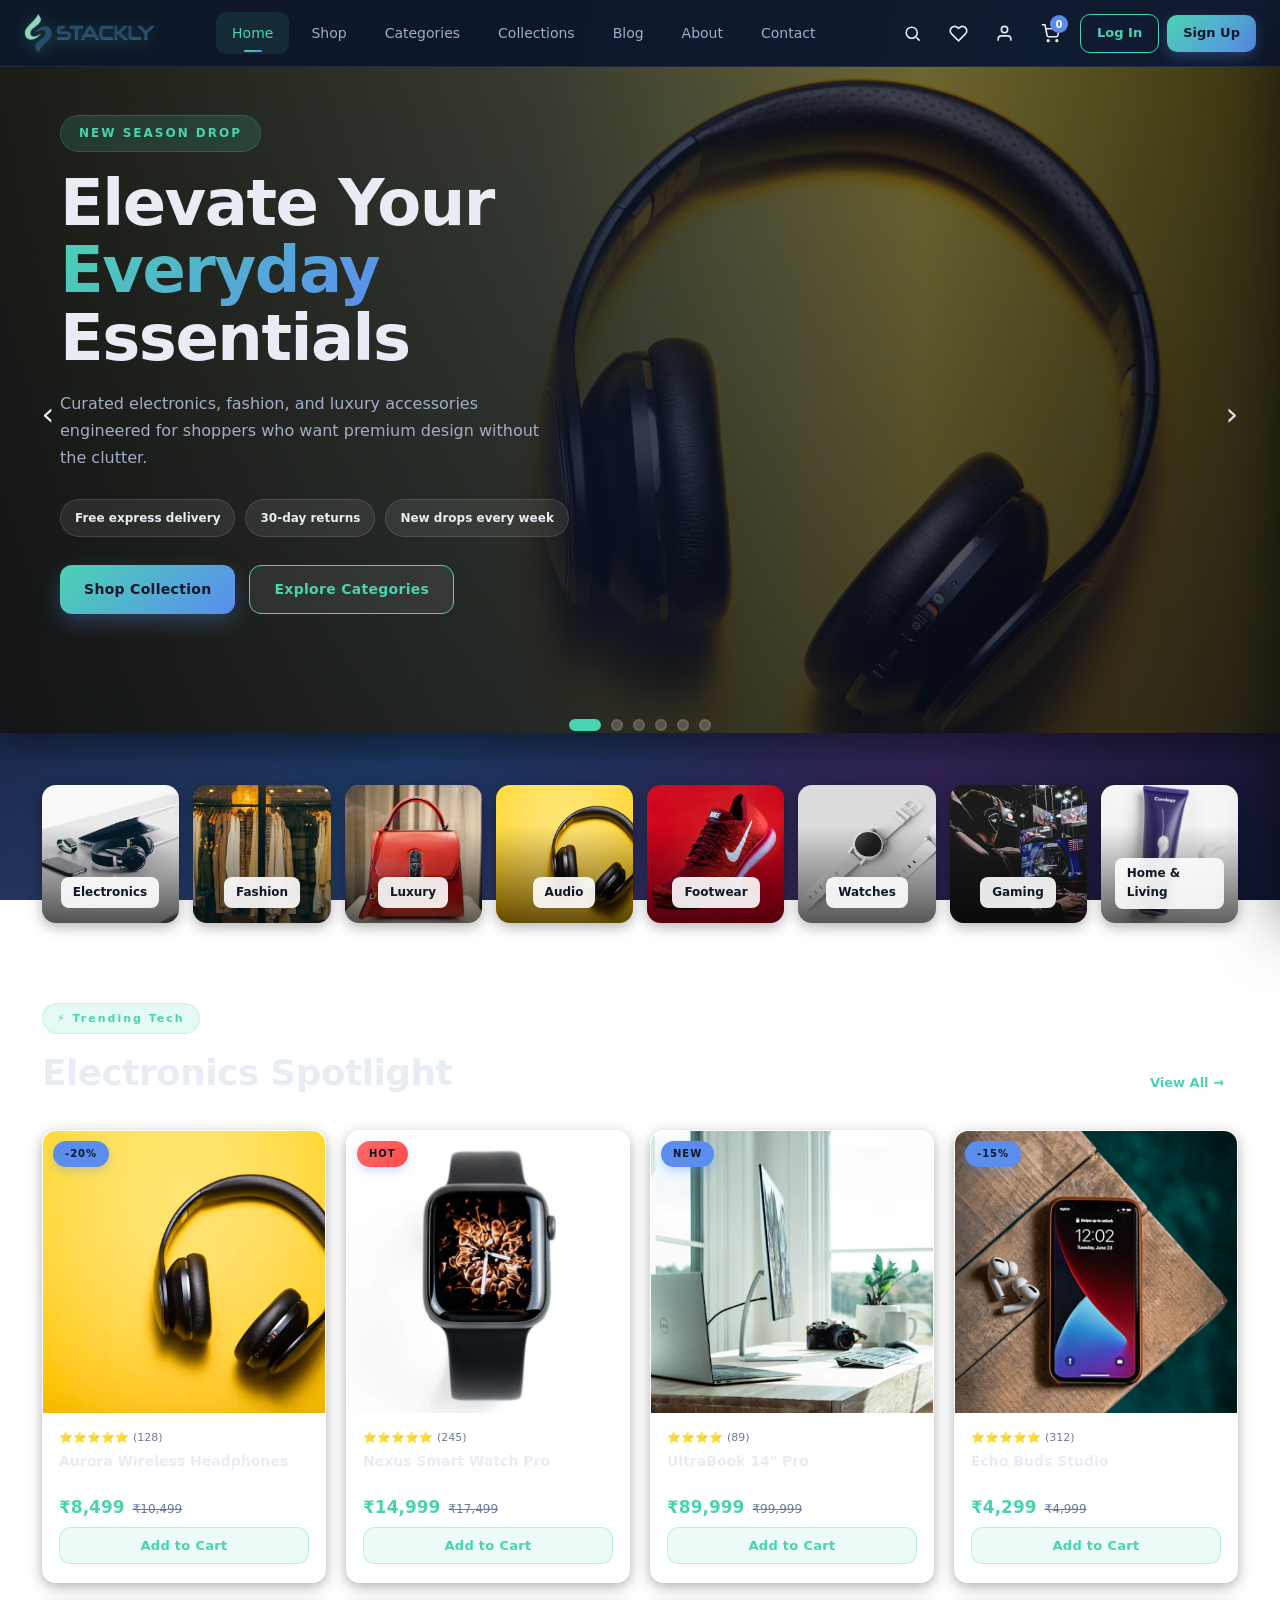
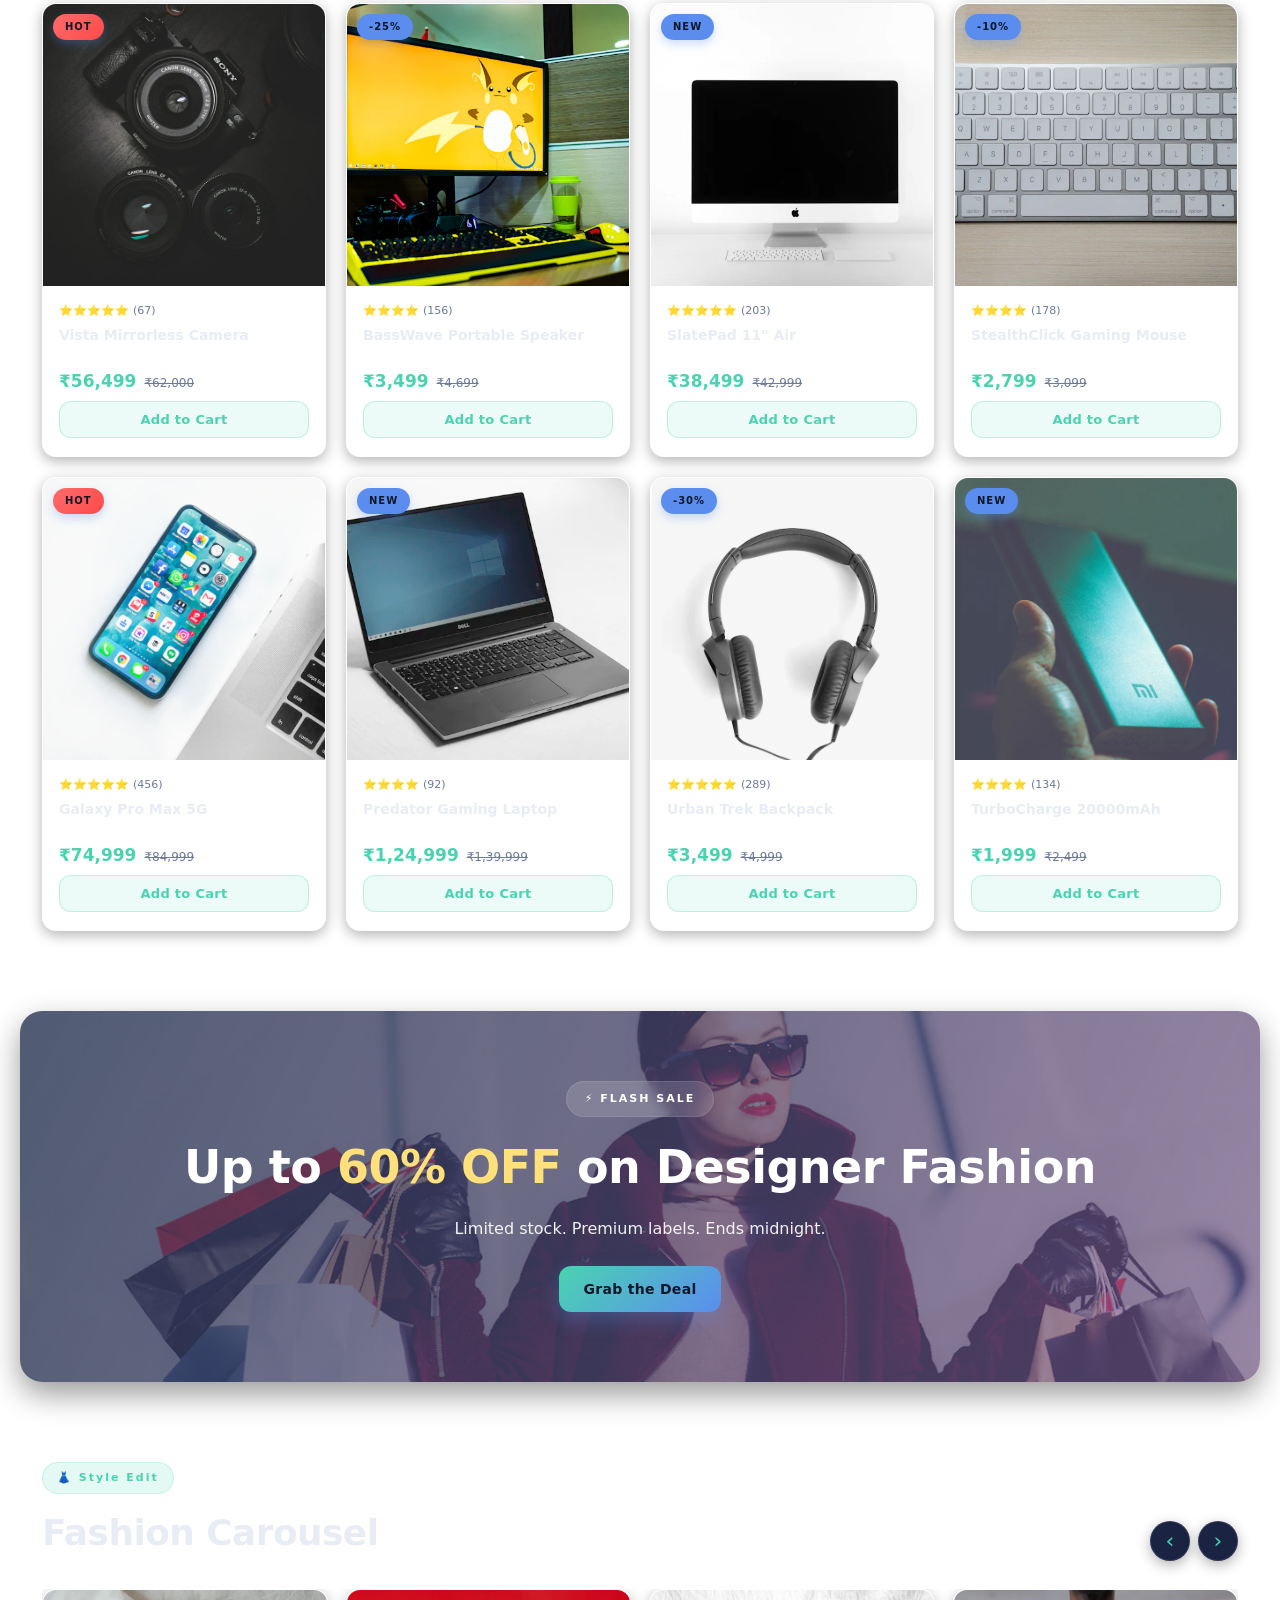
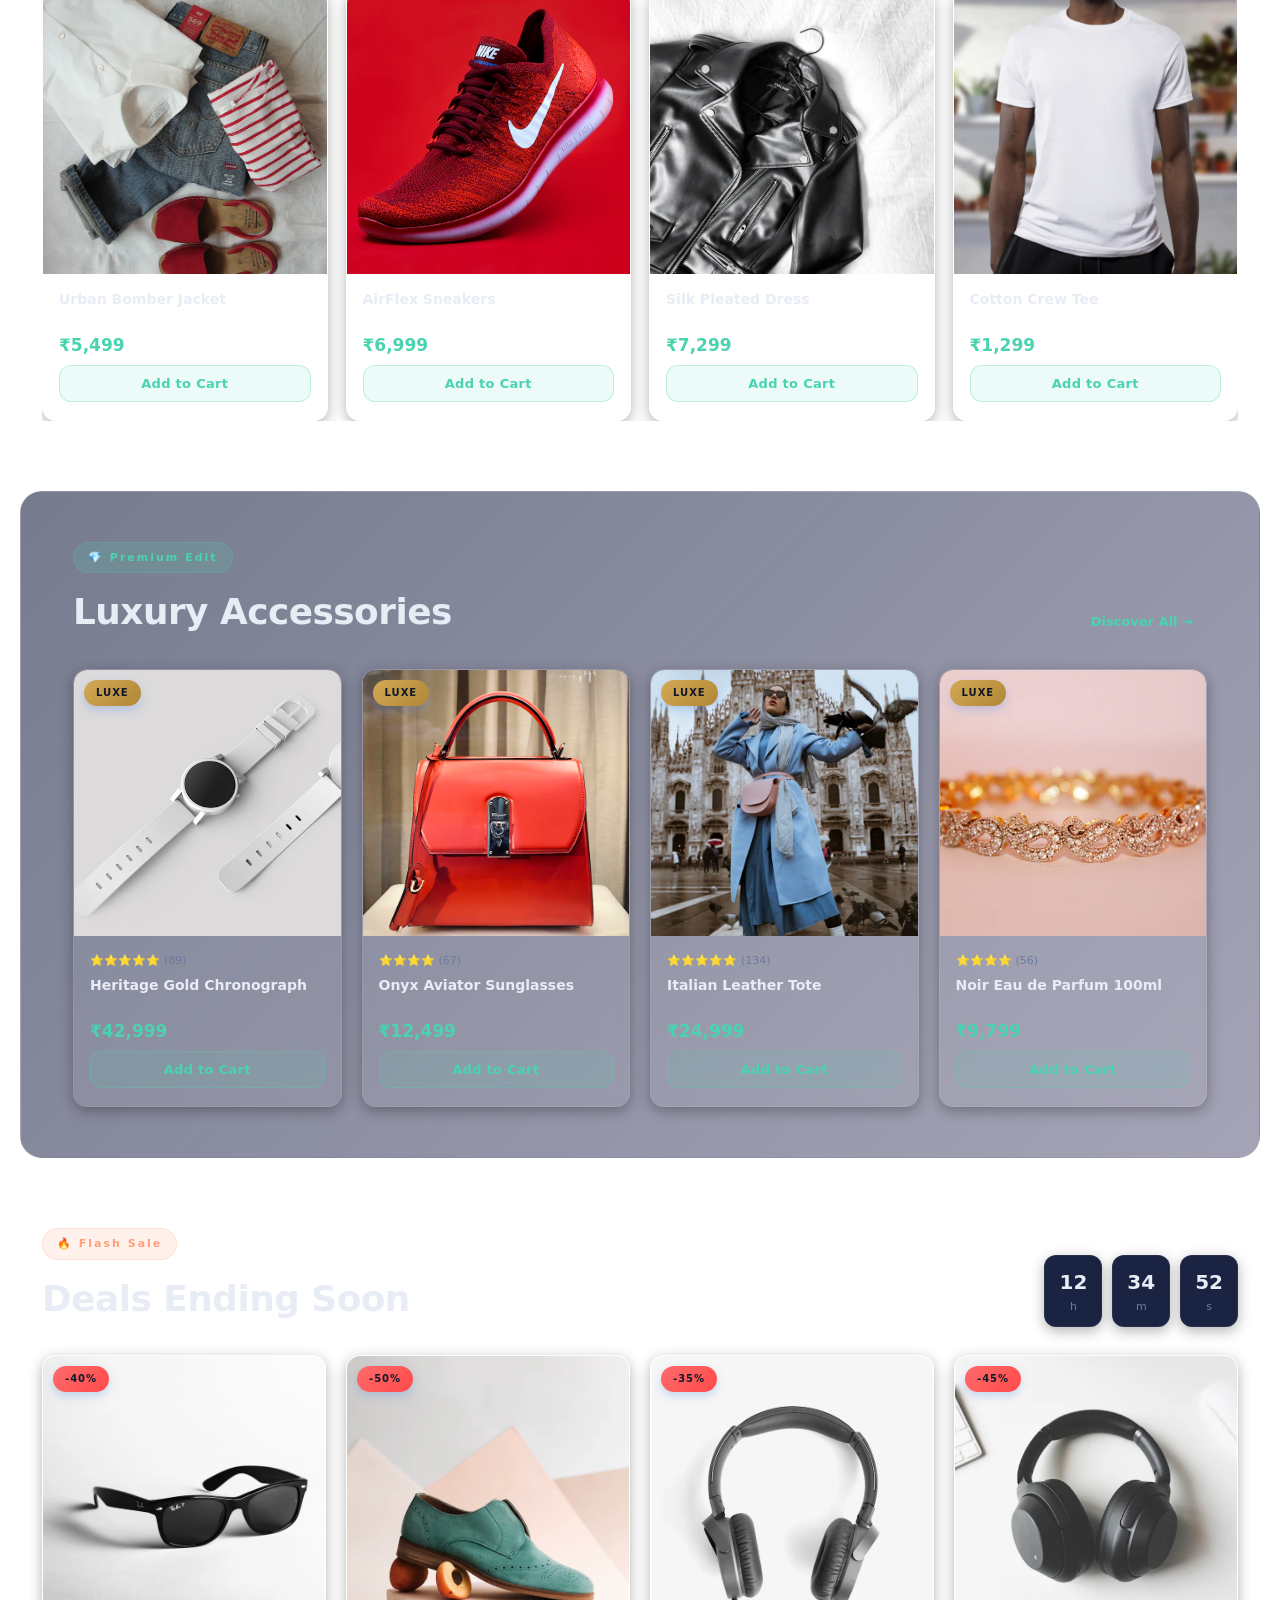
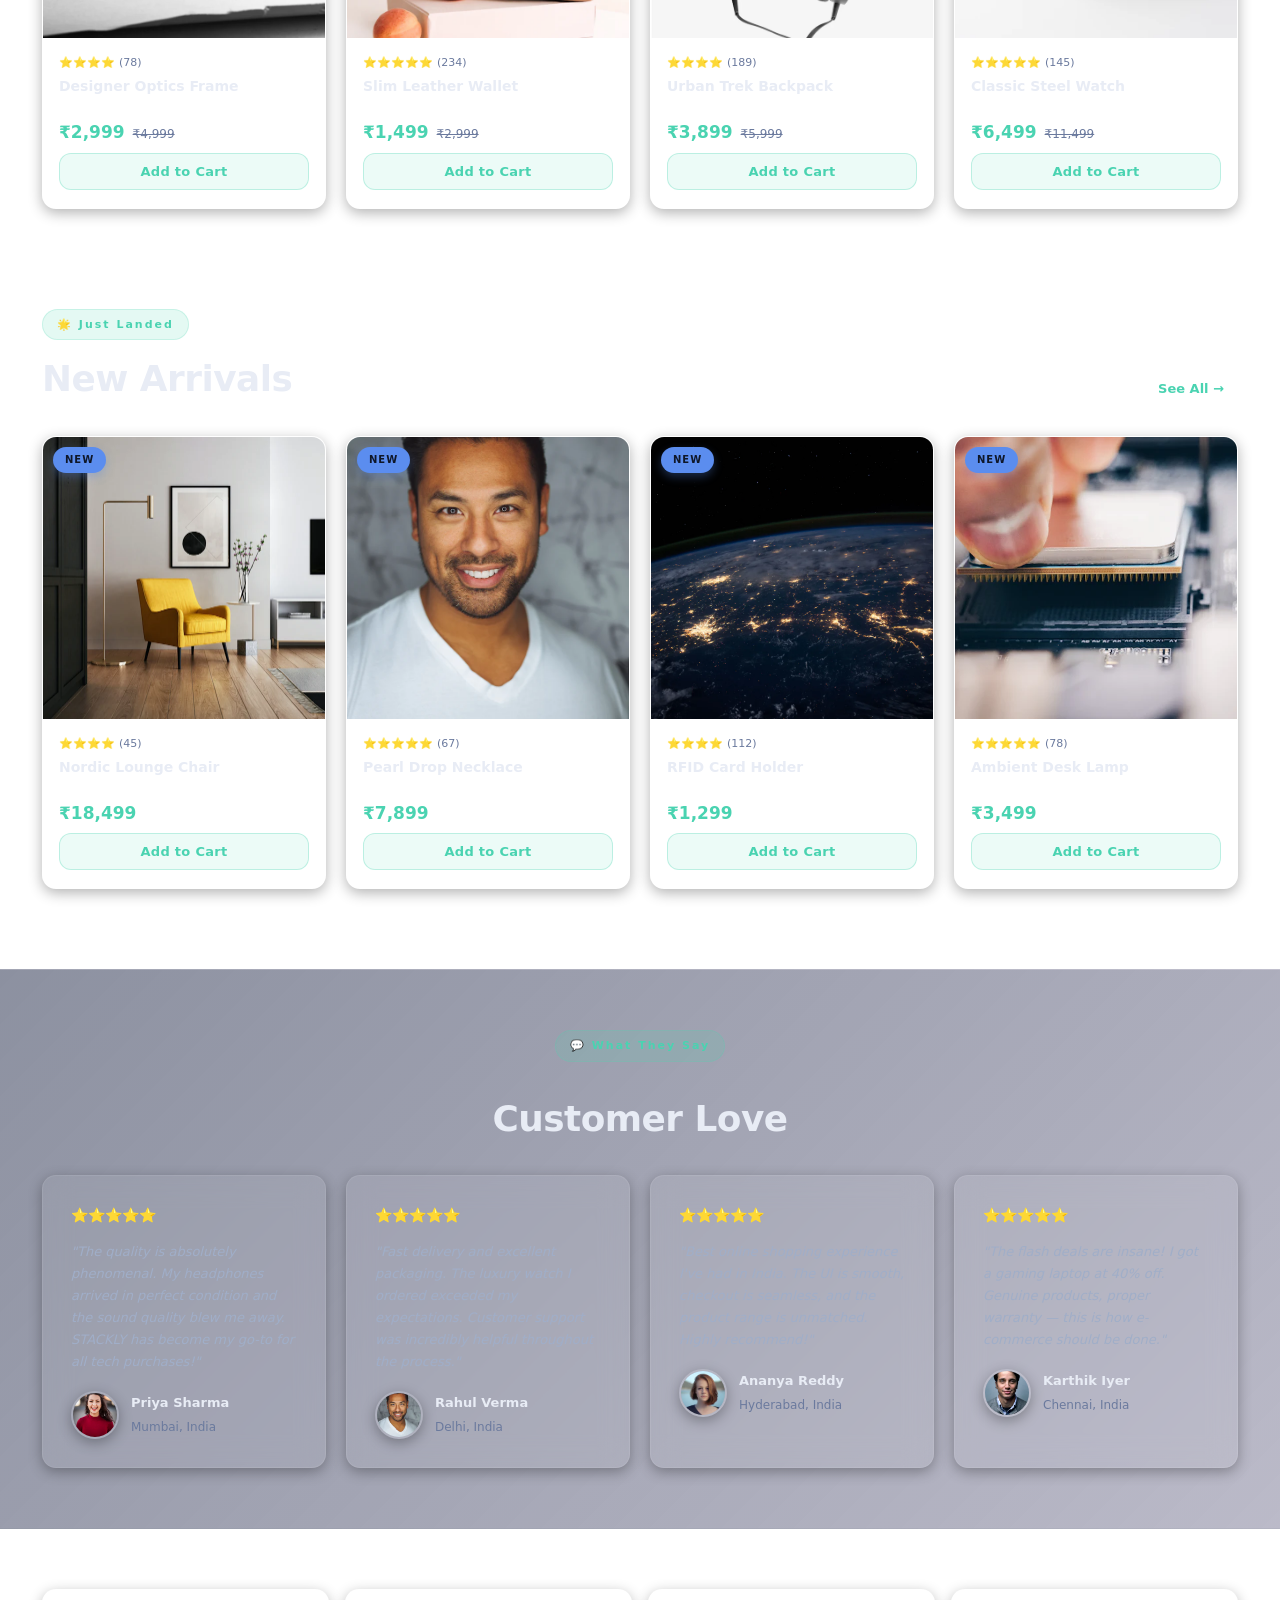
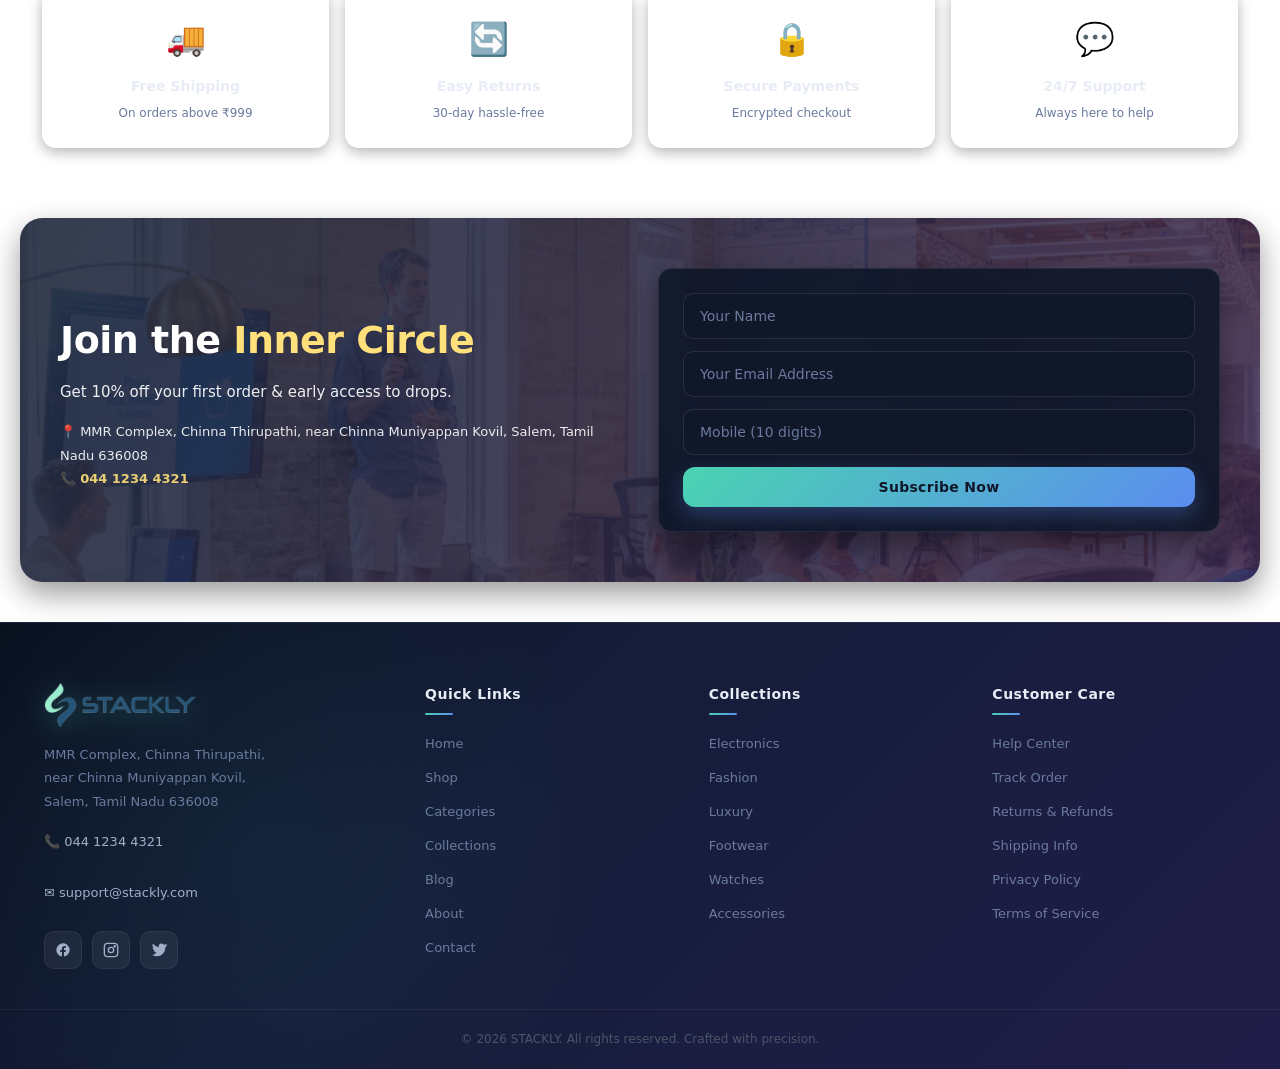
==== commit 5e2bd987: "Add files via upload" ====
--- a/index.html
+++ b/index.html
@@ -7,7 +7,6 @@
 <title>STACKLY — Premium E-Commerce Marketplace</title>
 <link rel="stylesheet" href="style.css" />
 <link rel="icon" type="image/webp" href="assets/logo.webp" />
-<base target="_blank">
 </head>
 <body>
 
@@ -1057,4 +1056,4 @@
 
 <script src="script.js"></script>
 </body>
-</html>+</html>
